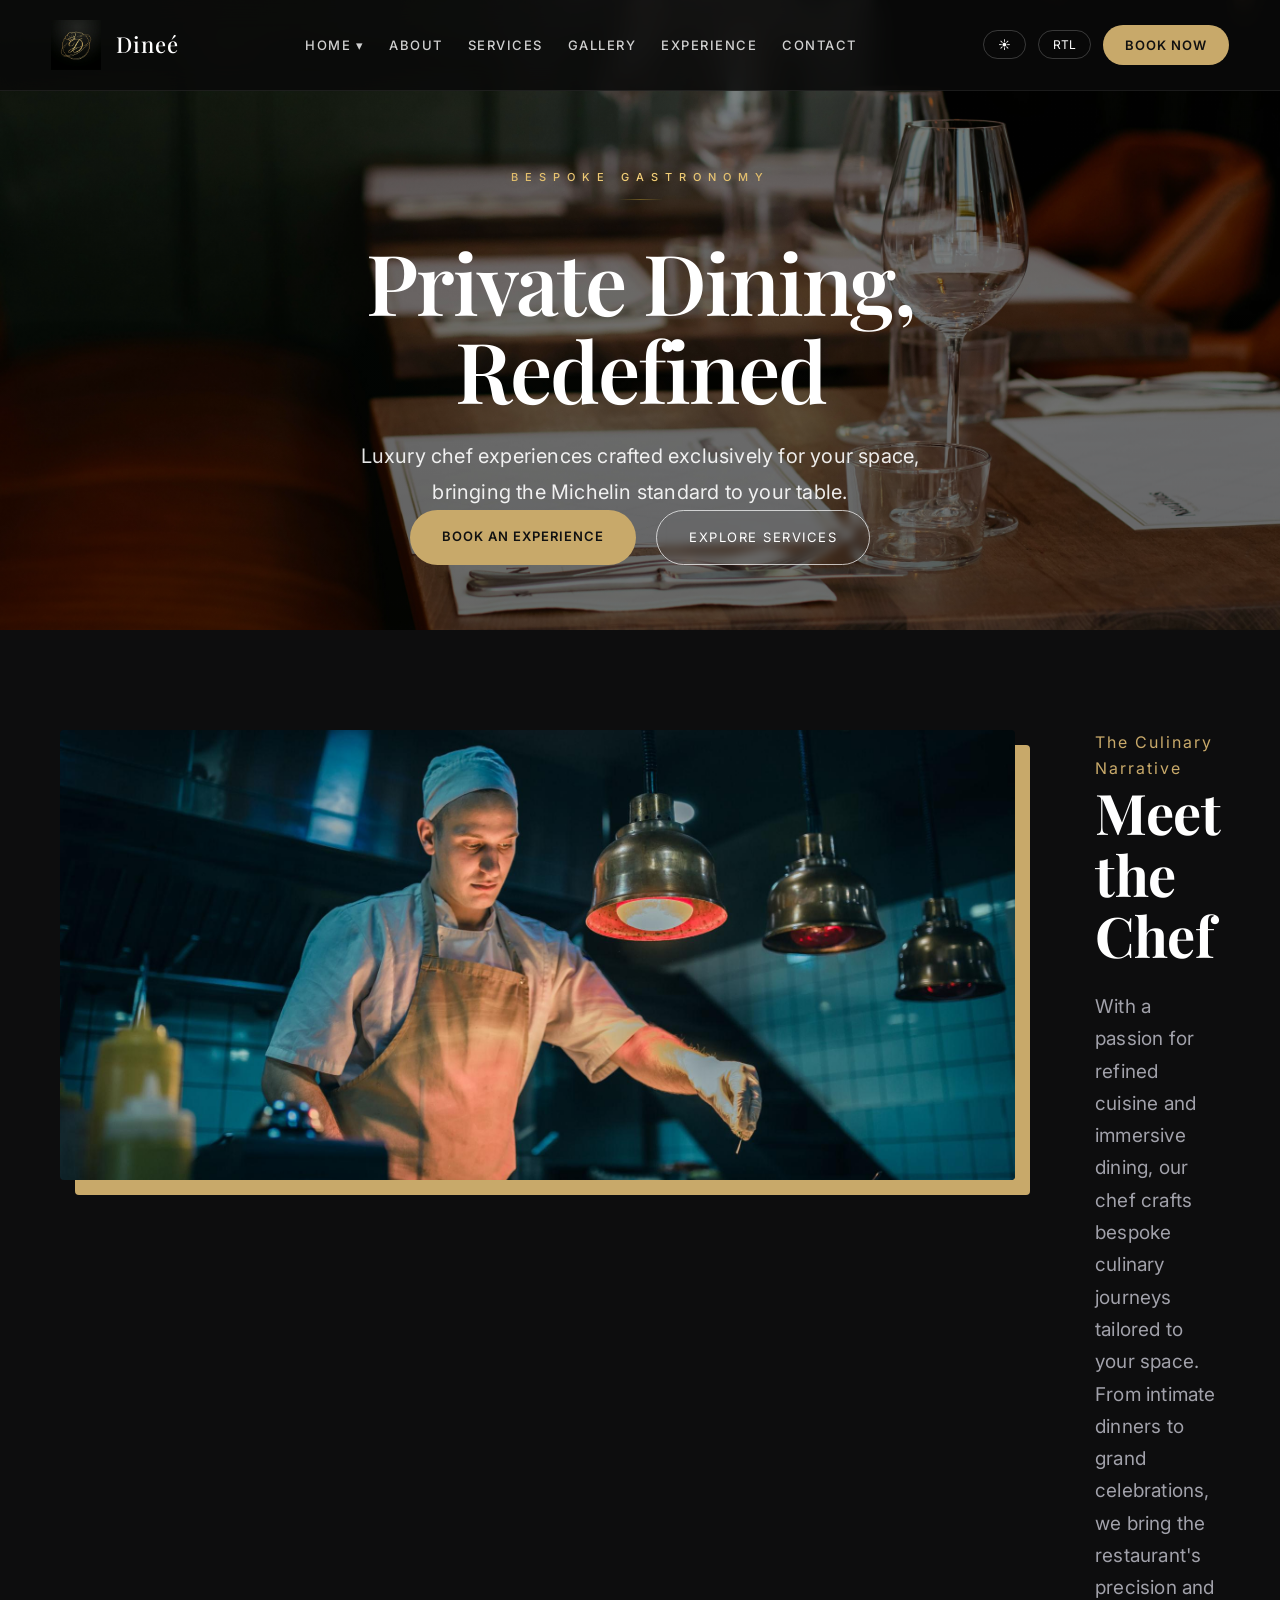
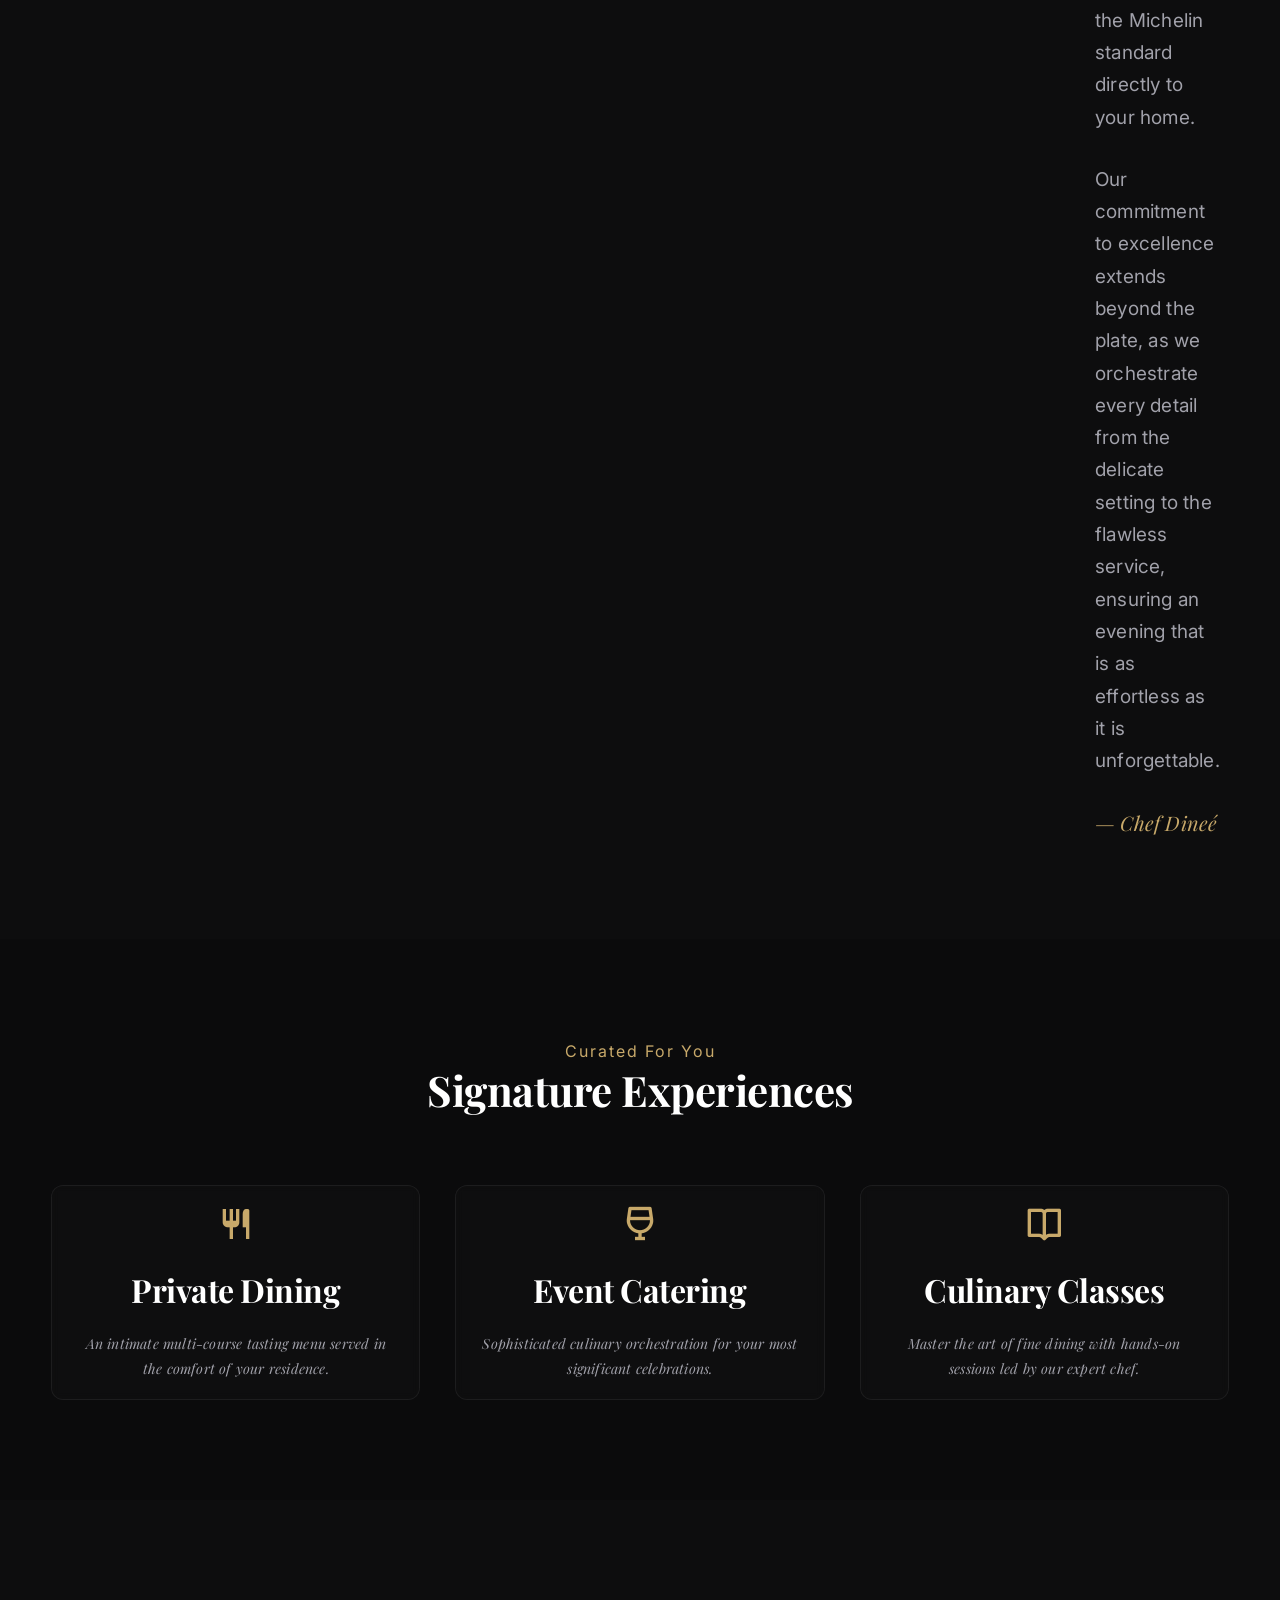
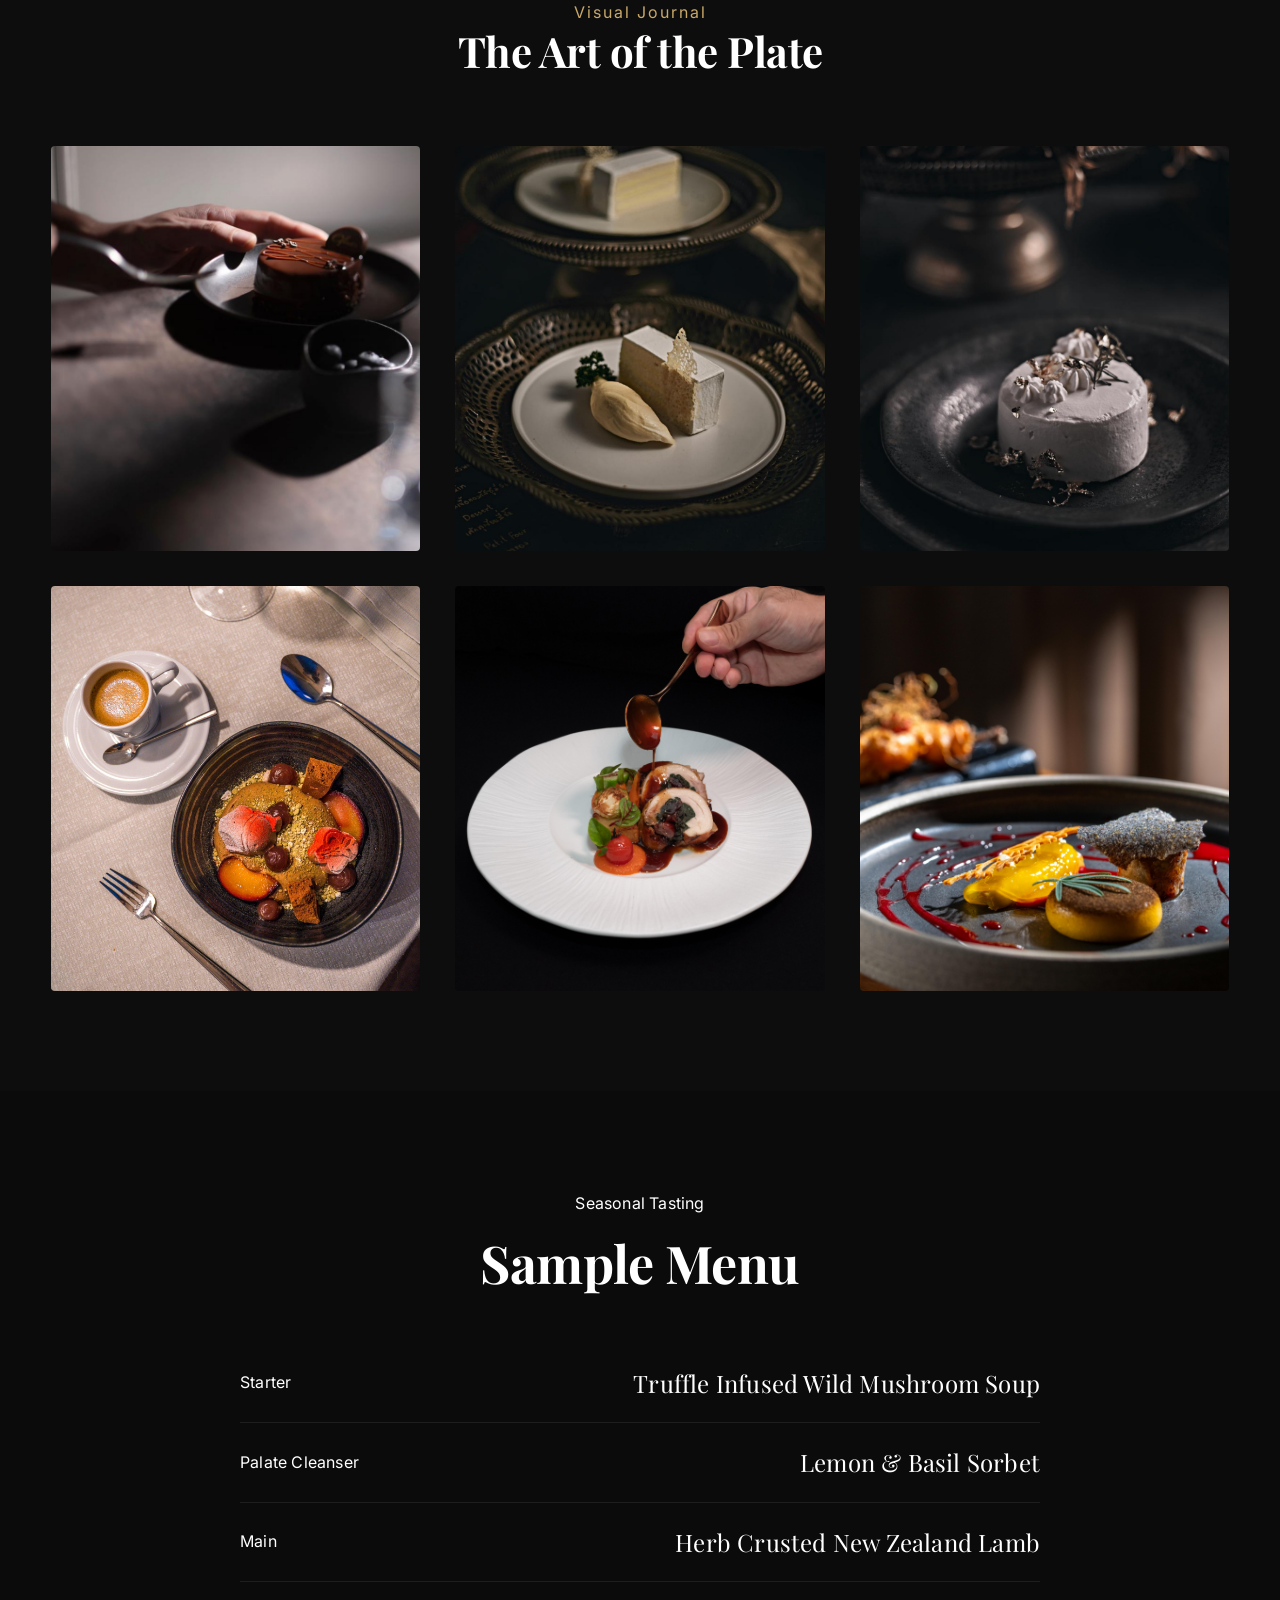
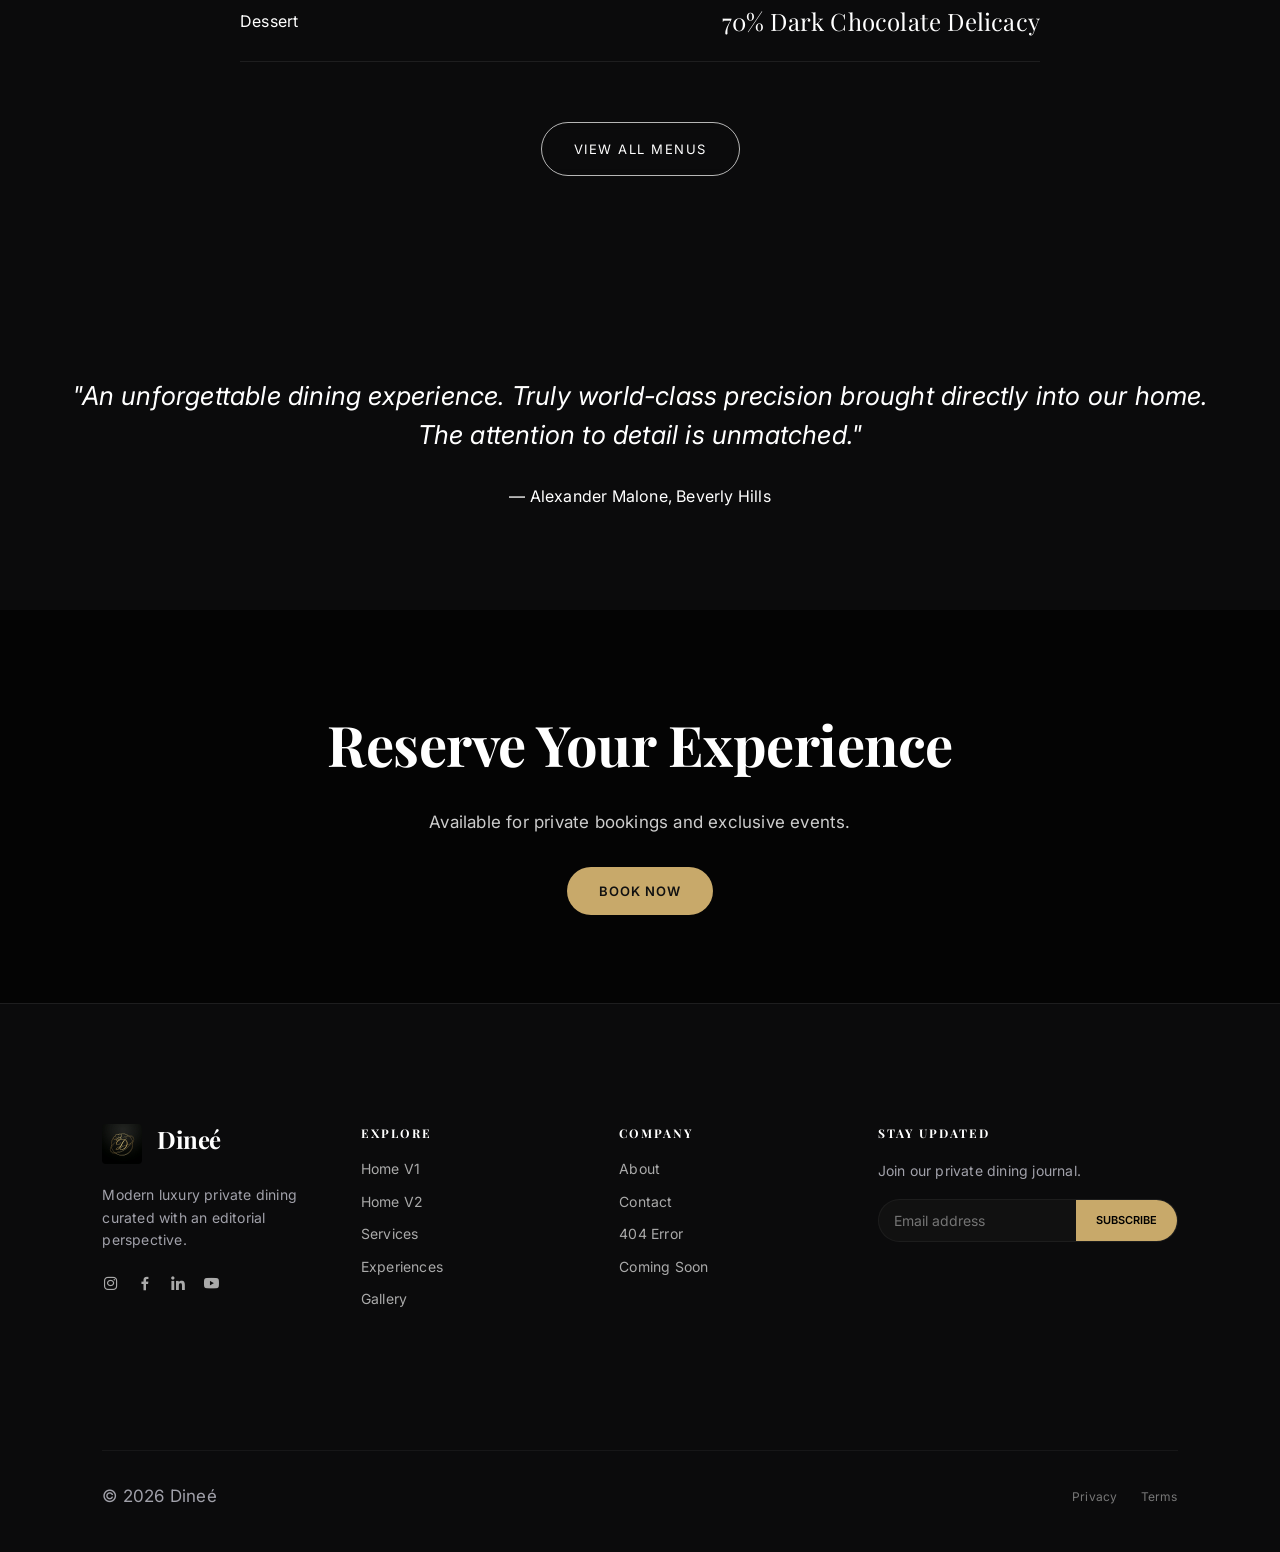
==== index.html @ dfaa1265 "Initial commit - Dinee website" ====
<!DOCTYPE html>
<html lang="en">
<head>
    <meta charset="UTF-8">
    <meta name="viewport" content="width=device-width, initial-scale=1.0">
    <title>Dineé | Modern Luxury Private Chef</title>
    <link rel="icon" type="image/png" href="/assets/images/logo.png">
    <link rel="preconnect" href="https://fonts.googleapis.com">
    <link href="https://fonts.googleapis.com/css2?family=Playfair+Display:ital,wght@0,400..900;1,400..900&family=Inter:wght@300;400;500;600&display=swap" rel="stylesheet">
    <link rel="stylesheet" href="https://cdnjs.cloudflare.com/ajax/libs/font-awesome/6.4.2/css/all.min.css">
    <link href='https://unpkg.com/boxicons@2.1.4/css/boxicons.min.css' rel='stylesheet'>
    <link rel="stylesheet" href="/assets/css/style.css">
</head>
<body class="home-v1">

    <!-- Components (Loaded via JS) -->
    <div id="navbar"></div>

    <!-- ===== SECTION 1: HERO ===== -->
    <section class="hero hero-md">
        <div class="hero-bg" style="background-image: url('/assets/images/home%20v1/hero%20img.jpg');"></div>
        <div class="hero-content">
            <span class="tag">Bespoke Gastronomy</span>
            <h1>Private Dining,<br>Redefined</h1>
            <p>Luxury chef experiences crafted exclusively for your space, bringing the Michelin standard to your table.</p>
            <div class="hero-buttons">
                <a href="/pages/contact.html" class="btn-primary">Book an Experience</a>
                <a href="/pages/services.html" class="btn-secondary">Explore Services</a>
            </div>
        </div>
    </section>

    <!-- ===== SECTION 2: ABOUT THE CHEF ===== -->
    <section class="about">
        <div class="about-container">
            <div class="about-image">
                <img src="/assets/images/home%20v1/The%20Culinary%20Narrative.jpg" alt="The Culinary Narrative">
            </div>
            <div class="about-content">
                <span class="label" style="color: var(--primary); letter-spacing: 2px;">The Culinary Narrative</span>
                <h2>Meet the Chef</h2>
                <p>
                    With a passion for refined cuisine and immersive dining,
                    our chef crafts bespoke culinary journeys tailored to your space. 
                    From intimate dinners to grand celebrations, we bring the restaurant's precision 
                    and the Michelin standard directly to your home.
                </p>
                <p>
                    Our commitment to excellence extends beyond the plate, as we orchestrate 
                    every detail from the delicate setting to the flawless service, 
                    ensuring an evening that is as effortless as it is unforgettable.
                </p>
                <span class="about-signature">— Chef Dineé</span>
            </div>
        </div>
    </section>

    <!-- ===== SECTION 3: SIGNATURE EXPERIENCES ===== -->
    <section class="experiences">
        <div class="container">
            <span class="label" style="color: var(--primary); letter-spacing: 2px;">Curated For You</span>
            <h2>Signature Experiences</h2>

            <div class="grid-luxury">
                <div class="card">
                    <i class='bx bx-restaurant' style="font-size: 40px; color: var(--primary); margin-bottom: 20px; display: block;"></i>
                    <h3 style="margin-bottom: 15px;">Private Dining</h3>
                    <p style="color: var(--muted); font-size: 14px;">An intimate multi-course tasting menu served in the comfort of your residence.</p>
                </div>
                <div class="card">
                    <i class='bx bx-wine' style="font-size: 40px; color: var(--primary); margin-bottom: 20px; display: block;"></i>
                    <h3 style="margin-bottom: 15px;">Event Catering</h3>
                    <p style="color: var(--muted); font-size: 14px;">Sophisticated culinary orchestration for your most significant celebrations.</p>
                </div>
                <div class="card">
                    <i class='bx bx-book-open' style="font-size: 40px; color: var(--primary); margin-bottom: 20px; display: block;"></i>
                    <h3 style="margin-bottom: 15px;">Culinary Classes</h3>
                    <p style="color: var(--muted); font-size: 14px;">Master the art of fine dining with hands-on sessions led by our expert chef.</p>
                </div>
            </div>
        </div>
    </section>

    <!-- ===== SECTION 4: GALLERY ===== -->
    <section class="gallery">
        <div class="container">
            <span class="label" style="color: var(--primary); letter-spacing: 2px;">Visual Journal</span>
            <h2>The Art of the Plate</h2>

            <div class="grid-luxury">
                <img src="/assets/images/home%20v1/Visual%20Journal%20pic%20-01.jpg" alt="Visual Journal 1">
                <img src="/assets/images/home%20v1/Visual%20Journal%20pic%20-02.jpg" alt="Visual Journal 2">
                <img src="/assets/images/home%20v1/Visual%20Journal%20pic-03.jpg" alt="Visual Journal 3">
                <img src="/assets/images/home%20v1/Visual%20Journal%20pic%20-04.jpg" alt="Visual Journal 4">
                <img src="/assets/images/home%20v1/Visual%20Journal%20pic%20-05.jpg" alt="Visual Journal 5">
                <img src="/assets/images/home%20v1/Visual%20Journal%20pic%20-06.jpg" alt="Visual Journal 6">
            </div>
        </div>
    </section>

    <!-- ===== SECTION 5: SAMPLE MENU ===== -->
    <section class="menu">
        <div class="container">
            <div class="menu-header">
                <span class="menu-sub">Seasonal Tasting</span>
                <h2>Sample Menu</h2>
            </div>

            <div class="menu-list">
                <div class="menu-item">
                    <span class="course">Starter</span>
                    <span class="dish">Truffle Infused Wild Mushroom Soup</span>
                </div>
                <div class="menu-item">
                    <span class="course">Palate Cleanser</span>
                    <span class="dish">Lemon & Basil Sorbet</span>
                </div>
                <div class="menu-item">
                    <span class="course">Main</span>
                    <span class="dish">Herb Crusted New Zealand Lamb</span>
                </div>
                <div class="menu-item">
                    <span class="course">Dessert</span>
                    <span class="dish">70% Dark Chocolate Delicacy</span>
                </div>
            </div>

            <a href="/pages/services.html" class="btn-secondary" style="margin-top: 60px; display: inline-block;">View All Menus</a>
        </div>
    </section>

    <!-- ===== SECTION 6: TESTIMONIALS ===== -->
    <section class="testimonials">
        <div class="container">
            <div class="testimonial">
                <p>"An unforgettable dining experience. Truly world-class precision brought directly into our home. The attention to detail is unmatched."</p>
                <span>— Alexander Malone, Beverly Hills</span>
            </div>
        </div>
    </section>

    <!-- ===== SECTION 7: BOOKING CTA ===== -->
    <section class="cta">
        <div class="container">
            <h2>Reserve Your Experience</h2>
            <p style="margin-bottom: 40px; color: rgba(255,255,255,0.8);">Available for private bookings and exclusive events.</p>
            <a href="/pages/contact.html" class="btn-primary">Book Now</a>
        </div>
    </section>

    <!-- Footer Container (Loaded via JS) -->
    <div id="footer"></div>

    <script src="/assets/js/main.js"></script>
</body>
</html>
---- assets/css/style.css ----
/* ================= RESET ================= */
* {
  margin: 0;
  padding: 0;
  box-sizing: border-box;
  list-style: none; /* Globally remove all dots/bullets */
  font-family: inherit; /* Prevent random font overrides */
}

/* ================= VARIABLES ================= */
:root {
  --bg: #0F0F10;
  --surface: #18181B;
  --primary: #c8a96a; /* Luxury Gold */
  --text: #FAFAFA;
  --muted: #A1A1AA;
  --border: rgba(255,255,255,0.08); /* Minimal border */
  --font-heading: 'Playfair Display', serif;
  --font-body: 'Inter', sans-serif;

  /* Theme tokens */
  --bg-dark: #0b0b0c;
  --text-dark: #ffffff;
  --surface-dark: #111112;
  --muted-dark: #A1A1AA;
  --border-dark: rgba(255,255,255,0.08);

  --bg-light: #f8f7f4;
  --text-light: #1a1a1a;
  --surface-light: #ffffff;
  --muted-light: #525252; /* Slightly darker muted text for light mode */
  --border-light: rgba(0,0,0,0.08);
}

/* ================= GLOBAL RTL SUPPORT ================= */
html {
  transition: direction 0.4s cubic-bezier(0.2, 0.8, 0.2, 1);
}

[dir="rtl"] {
  direction: rtl;
}

[dir="rtl"] body {
  text-align: right;
}

[dir="rtl"] .nav-wrapper,
[dir="rtl"] .nav-links,
[dir="rtl"] .nav-right,
[dir="rtl"] .footer-grid,
[dir="rtl"] .footer-bottom .container {
  flex-direction: row-reverse;
}

[dir="rtl"] .logo-link {
  flex-direction: row-reverse;
}

[dir="rtl"] .dropdown-menu {
  right: auto;
  left: 0;
  text-align: right;
}

[dir="rtl"] .cta-btn {
  margin-inline-start: 25px;
}

[dir="rtl"] input, 
[dir="rtl"] textarea {
  text-align: right;
}

/* ================= BASE ================= */
body {
  font-family: var(--font-body);
  line-height: 1.6;
  letter-spacing: 0.2px;
  transition: background 0.4s ease, color 0.4s ease;
}

/* ================= THEME: DARK (default) ================= */
body.dark {
  background: var(--bg-dark);
  color: var(--text-dark);
  --bg: var(--bg-dark);
  --surface: var(--surface-dark);
  --text: var(--text-dark);
  --muted: var(--muted-dark);
  --border: var(--border-dark);
}

/* ================= THEME: LIGHT ================= */
body.light {
  background: var(--bg-light);
  color: var(--text-light);
  --bg: var(--bg-light);
  --surface: var(--surface-light);
  --text: var(--text-light);
  --muted: var(--muted-light);
  --border: var(--border-light);
  --primary: #8a6a32; /* Richer, darker gold for WCAG AA contrast on light BG */
}

/* ================= TYPOGRAPHY ================= */
h1, h2, h3, h4, h5, h6 {
  font-family: var(--font-heading);
  letter-spacing: -0.5px;
  margin-bottom: 20px;
}

h1 { font-size: clamp(32px, 8vw, 64px); line-height: 1.1; }
h2 { font-size: clamp(26px, 5vw, 42px); line-height: 1.2; }
h3 { font-size: clamp(22px, 4vw, 32px); }

p {
  color: var(--muted);
  line-height: 1.8;
  font-size: clamp(15px, 2vw, 17px);
}

section {
  padding: 60px 20px; /* Mobile Default */
}

@media (min-width: 1024px) {
  section {
    padding: 100px 40px; /* Tablet/Desktop breathe */
  }
}

/* ================= GLOBAL SECTIONS ================= */
section {
  padding: 50px 20px;
  position: relative;
  /* overflow: hidden removed to allow sticky elements to function globally */
}

@media (min-width: 1024px) {
  section {
    padding: 100px 40px;
  }
}

.container {
  max-width: 1200px;
  margin: 0 auto;
}

/* ================= UNIVERSAL HERO SYSTEM ================= */
.hero {
  position: relative;
  width: 100%;
  display: flex;
  align-items: center;
  justify-content: center;
  text-align: center;
  padding: 85px 20px 0; /* Aligned for fixed navbar offset */
  overflow: hidden;
}

@media (min-width: 1024px) {
  .hero {
    padding: 100px 40px 0; /* Clearer breathing room for desktop navbar */
  }
}

/* Height Variations */
.hero-lg { min-height: 90vh; }
.hero-md { min-height: 70vh; } /* 👈 DEFAULT */
.hero-sm { min-height: 55vh; }

/* Default to md if no class added */
.hero:not(.hero-lg):not(.hero-sm) { min-height: 70vh; }

.hero-bg {
  position: absolute;
  inset: 0;
  z-index: 1;
  background-size: cover;
  background-position: center;
  background-repeat: no-repeat;
}

.hero::after {
  content: "";
  position: absolute;
  inset: 0;
  background: linear-gradient(
    to bottom,
    rgba(0,0,0,0.45),
    rgba(0,0,0,0.55)
  );
  z-index: 2;
}

.hero-content {
  position: relative;
  z-index: 3;
  max-width: 900px;
  margin: 0 auto;
}

.hero h1 {
  font-family: var(--font-heading);
  font-size: clamp(38px, 9vw, 84px); /* Optimized for editorial impact */
  font-weight: 600;
  line-height: 1.05;
  letter-spacing: -2px;
  color: #fff !important;
  margin-bottom: 25px;
}

.hero p {
  font-size: clamp(16px, 2.5vw, 20px);
  color: rgba(255,255,255,0.9) !important;
  max-width: 600px;
  margin: 0 auto;
}

.hero .tag {
  display: block;
  font-family: var(--font-body);
  font-size: clamp(9px, 1.5vw, 11px);
  letter-spacing: clamp(4px, 1vw, 7px);
  text-transform: uppercase;
  font-weight: 500;
  margin-bottom: clamp(20px, 4vw, 32px);
  padding: 5px 0; /* Prevent background-clip character cutting */
  line-height: 1.4; /* Ensure safe rendering bounds */

  /* Luxury Gold Gradient Text */
  background: linear-gradient(90deg, #c6a15b, #f5d27a, #c6a15b);
  -webkit-background-clip: text;
  background-clip: text;
  -webkit-text-fill-color: transparent;

  /* Subtle Depth & Animation */
  text-shadow: 0 0 10px rgba(212,175,55,0.15);
  transform: translateY(12px);
  opacity: 0;
  animation: fadeTag 1s cubic-bezier(0.2, 0.8, 0.2, 1) forwards;
}

.hero .tag::after {
  content: "";
  display: block;
  width: 45px;
  height: 1px;
  background: linear-gradient(90deg, transparent, rgba(212,175,55,0.4), transparent);
  margin: 14px auto 0;
}

@keyframes fadeTag {
  to {
    opacity: 1;
    transform: translateY(0);
  }
}

/* Page Specific Hero Adjustments */
body.experience-page .hero-content {
  margin-top: 40px; /* Custom luxury breathing room for Experience Hero */
}

/* ================= THEME: LIGHT MODE OVERRIDES ================= */
/* Structural sections, cards, navbar, footer follow parent safely */
section,
.card,
.navbar,
.footer {
  color: inherit;
}

button,
a {
  color: inherit;
}

/* Light mode: backgrounds and text */
body.light .navbar {
  background: rgba(248, 247, 244, 0.92) !important;
  border-bottom-color: var(--border-light);
}

body.light .nav-links a {
  color: #555;
}

body.light .nav-links a:hover,
body.light .nav-links a.active {
  color: var(--primary);
}

body.light .brand {
  color: var(--text-light);
}

body.light .nav-right button {
  border-color: rgba(0,0,0,0.15);
  color: #555;
}

body.light .btn-secondary {
  border-color: rgba(0,0,0,0.15);
  color: var(--text-light);
}

/* Ensure Hero buttons stay light on dark background */
body.light .hero .btn-secondary {
  border-color: rgba(255,255,255,0.7) !important;
  color: #fff !important;
}

/* Home V2 Light Mode Core */
body.light.home-v2 {
  background: var(--bg-light);
  color: var(--text-light);
}

body.light.home-v2 .hero-v2,
body.light.home-v2 .features,
body.light.home-v2 .process,
body.light.home-v2 .stats,
body.light.home-v2 .locations {
  background: var(--bg-light) !important;
}

body.light.home-v2 .feature {
  background: #ffffff !important;
  border-color: rgba(0,0,0,0.05) !important;
  box-shadow: 0 4px 20px rgba(0,0,0,0.04);
}

body.light.home-v2 .feature h3,
body.light.home-v2 .step-name,
body.light.home-v2 form input {
  color: var(--text-light) !important;
}

body.light.home-v2 form input::placeholder {
  color: rgba(0,0,0,0.4) !important;
}

body.light.home-v2 .step-info {
  color: var(--muted-light) !important;
}

body.light .nav-right button:hover {
  border-color: var(--primary);
  color: var(--primary);
}

body.light .dropdown-menu {
  background: var(--surface-light);
  border-color: var(--border-light);
  box-shadow: 0 8px 30px rgba(0,0,0,0.1);
}

body.light .dropdown-menu a {
  color: #555;
}

body.light .dropdown-menu a:hover {
  color: var(--primary);
}

/* Light: Section backgrounds */
body.light section,
body.light .about,
body.light .experiences,
body.light .gallery,
body.light .menu,
body.light .testimonials,
body.light .about-story,
body.light .about-chef,
body.light .philosophy,
body.light .dining-philosophy,
body.light .timeline-section,
body.light .about-cta,
body.light .signature,
body.light .service-flow,
body.light .sample-experience,
body.light .services-testimonials,
body.light .gallery-page,
body.light .gallery-hero,
body.light .gallery-feature,
body.light .exclusive,
body.light .behind-scenes,
body.light .horizontal-gallery,
body.light .experience-page,
body.light .exp-intro,
body.light .exp-journey-section,
body.light .exp-atmosphere,
body.light .exp-moments,
body.light .exp-testimonial,
body.light .exp-final,
body.light .exp-bts-modern,
body.light .exp-moment-redesign,
body.light .exp-global-modern,
body.light .contact-page,
body.light .contact-main,
body.light .contact-exclusive,
body.light .contact-location,
body.light .contact-final {
  background: var(--bg-light);
}

/* Alternating light sections (subtle contrast) */
body.light .about-story,
body.light .gallery,
body.light .menu,
body.light .dining-philosophy,
body.light .timeline-section,
body.light .about-cta,
body.light .exp-journey-section,
body.light .exp-moments,
body.light .horizontal-gallery,
body.light .contact-exclusive {
  background: #f0efe9;
}

/* Light: Text colors */
body.light h1,
body.light h2,
body.light h3,
body.light h4,
body.light h5,
body.light h6 {
  color: var(--text-light);
}

body.light p {
  color: var(--muted-light);
}

/* Light: Cards & surface elements */
body.light .card,
body.light .philo-card,
body.light .feature,
body.light .moment-card {
  background: var(--surface-light);
  border-color: var(--border-light);
  box-shadow: 0 2px 12px rgba(0,0,0,0.06);
}

body.light .card:hover,
body.light .philo-card:hover,
body.light .feature:hover,
body.light .moment-card:hover {
  border-color: var(--primary);
}

/* Light: CTA card */
body.light .cta-card {
  background: var(--surface-light);
  border-color: var(--border-light);
  box-shadow: 0 10px 40px rgba(0,0,0,0.08);
}

/* Vibrant Highlights: About (Bronze) */
body.light.about-page .cta-card.about-variant {
  background: linear-gradient(135deg, #a68b55 0%, #7d6332 100%) !important;
  border: none !important;
  box-shadow: 0 30px 60px rgba(166,139,85,0.2) !important;
}

/* Vibrant Highlights: Services (Modern Violet) */
body.light.services-page .cta-card.services-variant {
  background: linear-gradient(135deg, #2D2436 0%, #1A1520 100%) !important;
  border: 1px solid rgba(255,255,255,0.05) !important;
  box-shadow: 0 30px 60px rgba(0,0,0,0.3) !important;
}

/* Vibrant Highlights: Gallery (Deep Forest Exclusivity) */
body.light.gallery-page .exclusive-box {
  background: linear-gradient(135deg, #1B2621 0%, #0D1411 100%) !important;
  border: none !important;
  box-shadow: 0 40px 100px rgba(27,38,33,0.2) !important;
}

body.light.gallery-page .exclusive-box h2,
body.light.gallery-page .exclusive-box span {
  color: #fff !important;
}

body.light.gallery-page .exclusive-btn {
  background: rgba(255,255,255,0.05) !important;
  border-color: rgba(255,255,255,0.2) !important;
  color: #fff !important;
}

body.light.gallery-page .exclusive-btn:hover {
  background: #fff !important;
  color: #111 !important;
}

body.light.gallery-page .exclusive {
  background: var(--bg-light) !important;
}

body.light.about-page .cta-card.about-variant h2,
body.light.about-page .cta-card.about-variant p,
body.light.services-page .cta-card.services-variant h2,
body.light.services-page .cta-card.services-variant p {
  color: #fff !important; /* Force light text on vibrant card */
}

body.light.about-page .cta-card.about-variant .tag,
body.light.services-page .cta-card.services-variant .tag {
  color: rgba(255,255,255,0.9) !important;
}

body.light.about-page .cta-card.about-variant .cta-pattern,
body.light.services-page .cta-card.services-variant .cta-pattern {
  background-image: radial-gradient(rgba(255,255,255,0.15) 1px, transparent 1px) !important;
}

/* Services Page Specifics */
body.light.services-page .service-flow,
body.light.services-page .sample-experience,
body.light.services-page .signature,
body.light.services-page .services-testimonials {
  background: var(--bg-light) !important;
}

body.light.services-page .signature.reverse {
  background: #fdfdfc !important; /* Subtle alternate */
}

body.light.services-page h2,
body.light.services-page h3,
body.light.services-page .step-name {
  color: var(--text-light) !important;
}

body.light.services-page p,
body.light.services-page .dish {
  color: #000 !important; /* Black as requested */
}

body.light.services-page .step-num {
  background: #fdfdfb !important;
  border: 1px solid var(--primary) !important;
  color: var(--primary) !important;
  box-shadow: 0 5px 15px rgba(0,0,0,0.03);
  display: flex !important;
  align-items: center;
  justify-content: center;
  width: clamp(100px, 15vw, 140px);
  height: clamp(60px, 10vw, 80px);
  margin: 0 auto 20px;
}

body.light.services-page .flow-steps::before {
  background: rgba(0,0,0,0.1) !important;
}

body.light .cta-card.services-variant h2,
body.light .cta-card.services-variant p {
  color: #fff !important;
}

/* Experience Page Specifics */
body.light.experience-page .exp-hero-content h1,
body.light.experience-page .exp-hero-content p {
  color: #fff !important; /* Force high contrast for cinematic hero */
}

body.light.experience-page .exp-hero-content .tag {
  color: var(--primary) !important;
  font-weight: 600;
  letter-spacing: 5px;
}

body.light.experience-page .exp-intro,
body.light.experience-page .exp-journey-section,
body.light.experience-page .exp-bts-modern,
body.light.experience-page .exp-atmosphere,
body.light.experience-page .exp-moment-redesign,
body.light.experience-page .exp-global-modern,
body.light.experience-page .exp-testimonial,
body.light.experience-page .exp-final {
  background: var(--bg-light) !important;
}

body.light.experience-page h2,
body.light.experience-page h3,
body.light.experience-page .stat-number {
  color: var(--text-light) !important;
}

body.light.experience-page p {
  color: var(--muted-light) !important;
}

body.light.experience-page .exp-journey-section p {
  color: #000 !important; /* Explicit black for ss-1 descriptions */
}

body.light.experience-page .step h3 {
  color: var(--text-light) !important;
}

body.light.experience-page .exp-journey::before {
  background: rgba(0,0,0,0.1) !important;
}

body.light.experience-page .step-dot {
  background: var(--primary) !important;
  box-shadow: 0 0 15px rgba(200,169,106,0.3);
}

body.light .track {
  color: rgba(0,0,0,0.15) !important;
}

/* Light: Footer */
body.light .footer {
  background: #efede7;
  border-top-color: var(--border-light);
}

body.light .footer h4 {
  color: var(--primary);
}

body.light .footer a {
  color: #666;
}

body.light .footer a:hover {
  color: var(--primary);
}

body.light .footer-brand h2 {
  color: var(--text-light);
}

body.light .footer-brand p,
body.light .newsletter-text,
body.light .newsletter-extra,
body.light .footer-tagline {
  color: var(--muted-light);
}

body.light .footer-bottom {
  border-top-color: var(--border-light);
  color: #999;
}

body.light .subscribe-box {
  background: rgba(0,0,0,0.04);
  border-color: var(--border-light);
}

body.light .subscribe-box input {
  color: var(--text-light);
}

/* Light: Form inputs */
body.light .input-group input,
body.light .input-group textarea,
body.light .select-wrapper select {
  border-color: rgba(0,0,0,0.12);
  color: var(--text-light);
}

body.light .input-group label {
  color: rgba(0,0,0,0.4);
}

body.light .input-group input:focus,
body.light .input-group textarea:focus,
body.light .select-wrapper select:focus {
  border-color: var(--primary);
  background: rgba(0,0,0,0.02);
  box-shadow: 0 0 15px rgba(201,169,106,0.08);
}

body.light .select-wrapper select option {
  background: var(--surface-light);
  color: var(--text-light);
}

/* Light: Contact cards */
body.light .contact-cards .card {
  background: var(--surface-light);
  border-color: var(--border-light);
}

body.light .contact-cards .card span {
  color: var(--primary);
}

body.light .contact-cards .card p {
  color: var(--text-light);
}

/* Light: Contact info */
body.light .contact-info::after {
  background: var(--border-light);
}

body.light .experience-tags span {
  border-color: rgba(0,0,0,0.1);
  color: var(--text-light);
}

/* Light: Map */
body.light .contact-map {
  border-color: var(--border-light);
}

body.light .contact-map iframe {
  filter: none;
}

/* Light: Mobile menu */
body.light .mobile-menu {
  background: var(--bg-light);
}

body.light .mobile-menu a {
  color: var(--text-light);
}

/* Light: Gallery grid */
body.light .gallery-item {
  background: #eee;
}

body.light .gallery-filter button {
  color: var(--muted);
}

body.light .gallery-filter button:hover {
  color: var(--text-light);
}

body.light .gallery-filter button.active {
  color: var(--primary);
}

/* Light: Exclusive box */
body.light .exclusive-box {
  background: var(--surface-light);
  border-color: rgba(200,169,106,0.3);
}

body.light .exclusive-box span {
  color: var(--primary);
}

body.light .exclusive-box h2 {
  color: var(--text-light);
}

/* Light: Location cards */
body.light .loc-card {
  background: #eee;
}

body.light .loc-info h3 {
  color: #fff !important;
}

body.light .loc-info p {
  color: var(--primary) !important;
}

/* Light: Stats */
body.light .stat-item h3 {
  color: var(--primary);
}

body.light .stat-item p {
  color: var(--muted-light);
}

/* Light: Signature section content */
body.light .signature-content h2 {
  color: var(--text-light);
}

body.light .signature-content p {
  color: var(--muted-light);
}

/* Light: Step numbers */
body.light .step-number,
body.light .step-num {
  background: var(--surface-light);
  border-color: rgba(200,169,106,0.3);
}

/* Light: Testimonial */
body.light .testimonial-text {
  color: var(--text-light);
}

/* Light: Flow step bg */
body.light .flow-step {
  background: var(--bg-light);
}

/* Light mode hero visibility: Already handled by .hero standard rules */

body.light .cta {
  background: linear-gradient(rgba(0,0,0,0.6), rgba(0,0,0,0.6)), url('../images/home%20v1/CTA%20bg%20img.jpg') center/cover fixed;
}

/* Handled by consolidated Light Mode block at line 118 */

body.light.about-page {
  background: var(--bg-light);
  color: var(--text-light);
}

body.light.about-page .about-story,
body.light.about-page .about-chef,
body.light.about-page .timeline-section,
body.light.about-page .philosophy {
  background: var(--bg-light) !important;
}

body.light.about-page .about-story .story-title,
body.light.about-page .timeline-section h2,
body.light.about-page .about-chef h2 {
  color: var(--text-light) !important;
}

body.light.about-page .about-story .sub-text,
body.light.about-page .about-chef p,
body.light.about-page .timeline-desc {
  color: var(--muted-light) !important;
}

body.light.about-page .timeline-year {
  color: var(--text-light) !important;
}

body.light.about-page .timeline-item::before {
  background: rgba(0,0,0,0.1) !important;
}

body.light.about-page .timeline-item::after {
  background: var(--primary) !important;
}

body.light.about-page .about-text {
  background: transparent !important;
  color: var(--text-light) !important;
  box-shadow: none !important;
}

/* Consolidated Hero Text Visibility */
body.light .hero h1,
body.light .hero p,
body.light .cta h2,
body.light .cta p {
  color: #fff !important;
}

/* Light: Contact hero */
body.light .contact-hero {
  background: url('../images/contact/hero%20section.jpg') center/cover no-repeat;
}

body.light .contact-hero::after {
  background: radial-gradient(circle at center, rgba(201,169,106,0.1), transparent 70%);
}

body.light .contact-hero h1 {
  color: #fff !important;
}

body.light .contact-hero p {
  color: #eee !important;
}

body.light.gallery-page .gallery-hero {
  background: linear-gradient(rgba(0,0,0,0.5), rgba(0,0,0,0.5)), url('../images/gallery/hero%20section%20img.jpg') center/cover no-repeat;
  border-bottom: none;
}

body.light.gallery-page .gallery-hero h1,
body.light.gallery-page .gallery-hero .hero-sub,
body.light.gallery-page .gallery-hero .tag {
  color: #fff !important;
}

body.light .gallery-hero .hero-sub {
  color: var(--muted-light);
}

/* ================= LAYOUT ================= */
/* Legacy Hero Section Removed - Now Unified under Universal Hero System at line 81 */


/* BUTTONS */
.hero-buttons {
  display: flex;
  justify-content: center;
  gap: 20px;
}

.btn-primary {
  background: var(--primary);
  color: #111;
  padding: 16px 32px;
  border-radius: 40px;
  text-decoration: none;
  font-size: 13px;
  text-transform: uppercase;
  letter-spacing: 1px;
  font-weight: 600;
  transition: 0.3s;
}

.btn-secondary {
  border: 1px solid rgba(255,255,255,0.7); /* Boosted for visibility */
  color: #fff;
  padding: 16px 32px;
  border-radius: 40px;
  text-decoration: none;
  font-size: 13px;
  text-transform: uppercase;
  letter-spacing: 1.5px;
  transition: 0.3s;
  backdrop-filter: blur(5px);
}

/* HOVER */
.btn-primary:hover {
  background: #b89658;
  transform: translateY(-2px);
}

.btn-secondary:hover {
  border-color: var(--primary);
  color: var(--primary);
  transform: translateY(-2px);
}

@keyframes fadeUp {
  from {
    opacity: 0;
    transform: translateY(40px);
  }
  to {
    opacity: 1;
    transform: translateY(0);
  }
}

.container {
  width: 90%;
  max-width: 1200px;
  margin: auto;
}

section {
  padding: 100px 0;
}

/* ================= GRID ================= */
.grid-2 {
  display: grid;
  grid-template-columns: 1fr 1fr;
  gap: 60px;
}

.grid-3 {
  display: grid;
  grid-template-columns: repeat(3, 1fr);
  gap: 40px;
}

/* ================= BUTTON ================= */
.cta-btn {
  display: inline-block;
  background: var(--primary);
  color: #111;
  padding: 10px 22px; /* Redefined luxury padding */
  border-radius: 30px; /* Fully rounded */
  cursor: pointer;
  font-weight: 600;
  text-decoration: none;
  font-size: 13px;
  text-transform: uppercase;
  letter-spacing: 1px;
  border: none;
  transition: all 0.3s ease;
}

.cta-btn:hover {
  background: #b89658; /* Deep gold shade */
  transform: translateY(-2px);
}

/* ================= NAVBAR ================= */
.navbar {
  position: fixed;
  width: 100%;
  top: 0;
  background: rgba(10, 10, 10, 0.85); /* Slightly darker */
  backdrop-filter: blur(14px); /* Refined glass blur */
  border-bottom: 1px solid var(--border);
  z-index: 1000;
}

.container {
  width: 92%;
  max-width: 1200px;
  margin: 0 auto;
}

.nav-wrapper {
  display: flex;
  justify-content: space-between;
  align-items: center;
  height: clamp(60px, 10vh, 75px);
  overflow: hidden;
}

@media (min-width: 1024px) {
  .nav-wrapper {
    height: 90px; /* Luxurious breathing for desktop */
  }
}

/* LOGO SECTION */
.nav-left {
  display: flex;
  align-items: center;
  gap: 12px;
}

.logo-img {
  height: 36px;
  border: 1px solid var(--border);
}

.brand {
  font-family: var(--font-heading);
  font-size: 22px;
  font-weight: 500;
  letter-spacing: 1px;
  color: var(--text);
  text-decoration: none;
}

/* LINKS - Desktop Navigation (Hidden on mobile) */
.nav-center {
  display: none;
}

@media (min-width: 1024px) {
  .nav-center {
    display: block;
  }
  .nav-links {
    display: flex;
    gap: 25px;
    list-style: none;
  }
}

.nav-links a {
  color: #d1d1d1;
  text-decoration: none;
  font-family: var(--font-body);
  font-size: 13px;
  text-transform: uppercase;
  letter-spacing: 1.5px;
  font-weight: 500;
  position: relative; /* For underline animation */
  transition: 0.3s;
}

.nav-links a::after {
  content: "";
  position: absolute;
  width: 0%;
  height: 1px;
  bottom: -4px;
  left: 0;
  background: var(--primary); /* Gold underline */
  transition: 0.3s;
}

.nav-links a:hover {
  color: var(--primary);
}

.nav-links a.active {
    color: var(--primary);
    position: relative;
}

.nav-links a.active::after {
    content: '';
    position: absolute;
    bottom: -5px;
    left: 0;
    width: 100%;
    height: 1px;
    background: var(--primary);
}

.nav-links a:hover::after {
  width: 100%;
}

/* ACTIONS */
.nav-right {
  display: flex;
  align-items: center;
  gap: 12px;
}

@media (max-width: 640px) {
  .nav-right {
    gap: 8px; /* Tighter for mobile actions */
  }
  .nav-right .cta-btn {
    display: none; /* Hide 'Book Now' on mobile to save space */
  }
}

.nav-right button {
  border: 1px solid rgba(255,255,255,0.2);
  background: transparent;
  color: var(--text);
  font-size: 12px;
  padding: 6px 14px;
  border-radius: 20px;
  cursor: pointer;
  transition: all 0.3s ease;
  outline: none;
}

.nav-right button:hover {
  border-color: var(--primary);
  color: var(--primary);
}

/* DROPDOWN */
.dropdown {
  position: relative;
}

.dropdown-menu {
  position: absolute;
  top: 100%;
  left: 0;
  background: #18181B;
  min-width: 180px;
  list-style: none;
  padding: 15px 0;
  border: 1px solid var(--border);
  opacity: 0;
  visibility: hidden;
  transform: translateY(10px);
  transition: 0.3s;
}

.dropdown:hover .dropdown-menu {
  opacity: 1;
  visibility: visible;
  transform: translateY(0);
}

.dropdown-menu a {
  display: block;
  padding: 10px 20px;
  font-size: 13px !important;
  text-transform: none !important;
}

.menu-toggle {
  display: block; /* Visible on mobile */
  font-size: 24px;
  cursor: pointer;
  color: var(--text);
  order: 2; /* Ensure it stays right of logo if needed */
}

@media (min-width: 1024px) {
  .menu-toggle {
    display: none; /* Hidden on desktop */
  }
}

/* MOBILE OVERLAY BACKDROP */
.nav-overlay {
  position: fixed;
  inset: 0;
  background: rgba(0, 0, 0, 0.4);
  backdrop-filter: blur(10px);
  z-index: 1500;
  opacity: 0;
  visibility: hidden;
  transition: 0.3s ease;
}

.nav-overlay.active {
  opacity: 1;
  visibility: visible;
}

/* MOBILE SIDEBAR DRAWER */
.mobile-menu {
  position: fixed;
  top: 0;
  right: 0;
  width: 300px;
  height: 100vh;
  background: #0b0b0c;
  display: flex;
  flex-direction: column;
  padding: 80px 40px;
  transform: translateX(100%);
  transition: transform 0.4s cubic-bezier(0.2, 0.8, 0.2, 1);
  z-index: 2000;
  border-left: 1px solid var(--border);
}

.mobile-menu.active {
  transform: translateX(0);
}

.mobile-links {
  display: flex;
  flex-direction: column;
  gap: 25px;
}

[dir="rtl"] .mobile-menu {
  right: auto;
  left: 0;
  transform: translateX(-100%);
  border-left: none;
  border-right: 1px solid var(--border);
}

[dir="rtl"] .mobile-menu.active {
  transform: translateX(0);
}

.mobile-menu a {
  font-size: 24px;
  color: var(--text);
  text-decoration: none;
  font-family: var(--font-heading);
  letter-spacing: 1px;
}

.mobile-menu .cta-btn {
  display: inline-block !important; /* Force show in drawer */
  padding: 14px 40px;
  font-size: 14px;
  margin-top: 15px;
}

.close-btn {
    position: absolute;
    top: 25px;
    right: 5%;
    font-size: 32px;
    cursor: pointer;
}

@media (min-width: 1024px) {
  .mobile-menu {
    display: none;
  }
}

/* ================= FOOTER ================= */
.footer {
  background: #0a0a0a;
  padding: 70px 60px 30px;
  border-top: 1px solid rgba(255,255,255,0.08);
}

/* GRID */
/* ==========================================================================
   NEW MOBILE-FIRST FOOTER
   ========================================================================== */
.footer {
  background: #0B0B0C;
  padding: 60px 20px;
  color: #aaa;
}

.footer-container {
  display: flex;
  flex-direction: column;
  gap: 40px;
  max-width: 1300px;
  margin: 0 auto;
}

/* BRAND SECTION */
.footer-logo-wrap {
  display: flex;
  align-items: center;
  gap: 15px;
  margin-bottom: 20px;
}

.footer-logo-img {
  height: 40px;
  width: auto;
  border-radius: 4px;
}

.footer-brand h3 {
  color: #fff;
  font-size: 24px;
  font-family: var(--font-heading);
  margin-bottom: 10px;
  line-height: 1; /* Reset for logo sync */
}

.footer-brand p {
  font-size: 14px;
  line-height: 1.6;
  max-width: 300px;
}

.footer-socials {
  display: flex;
  gap: 15px;
  margin-top: 20px;
}

.footer-socials a {
  color: #aaa;
  font-size: 18px;
  transition: 0.3s;
}

.footer-socials a:hover {
  color: var(--primary);
}

/* LINKS */
.footer-links {
  display: flex;
  justify-content: space-between;
  gap: 20px;
}

.footer-links h4 {
  color: #fff;
  font-size: 12px;
  letter-spacing: 2px;
  text-transform: uppercase;
  margin-bottom: 15px;
}

.footer-links a {
  display: block;
  font-size: 14px;
  margin-bottom: 10px;
  color: #aaa;
  text-decoration: none;
  transition: 0.3s;
}

.footer-links a:hover {
  color: var(--primary);
}

/* SUBSCRIBE SECTION */
.footer-subscribe h4 {
  color: #fff;
  font-size: 12px;
  letter-spacing: 2px;
  text-transform: uppercase;
  margin-bottom: 15px;
}

.footer-subscribe p {
  font-size: 14px;
  margin-bottom: 15px;
}

.subscribe-box {
  display: flex;
  margin-top: 10px;
  background: #111;
  border-radius: 30px;
  overflow: hidden;
  border: 1px solid rgba(255,255,255,0.05);
}

.subscribe-box input {
  flex: 1;
  padding: 12px 15px;
  border: none;
  background: transparent;
  color: #fff;
  font-size: 14px;
  outline: none;
  min-width: 0;
}

.subscribe-box button {
  background: var(--primary);
  color: #000;
  border: none;
  padding: 12px 20px;
  font-size: 11px;
  font-weight: 600;
  text-transform: uppercase;
  cursor: pointer;
  white-space: nowrap;
  flex-shrink: 0;
  transition: 0.3s;
}

.subscribe-box button:hover {
  background: #fff;
}

/* MOBILE FIX FOR SUBSCRIBE & LOGO */
@media (max-width: 640px) {
  .footer-logo-wrap {
    justify-content: flex-start;
    gap: 12px;
  }

  .footer-logo-img {
    height: 32px;
  }

  .subscribe-box {
    flex-direction: column;
    background: transparent;
    border: none;
    gap: 12px;
    border-radius: 0;
  }

  .subscribe-box input {
    background: #111;
    border: 1px solid rgba(255,255,255,0.05);
    border-radius: 30px;
    padding: 15px 20px;
  }

  .subscribe-box button {
    border-radius: 30px;
    padding: 15px;
    width: 100%;
  }
}


/* BOTTOM SECTION */
.footer-bottom {
  border-top: 1px solid rgba(255,255,255,0.05);
  padding-top: 25px;
  margin-top: 20px;
  display: flex;
  justify-content: space-between;
  align-items: center;
  font-size: 12px;
}

.footer-bottom a {
  color: #777;
  text-decoration: none;
  margin-left: 20px;
  transition: 0.3s;
}

.footer-bottom a:hover {
  color: var(--primary);
}

/* RESPONSIVE UPGRADE (TABLET+) */
/* TABLET-ONLY FOOTER (2x2 GRID) */
@media (min-width: 768px) and (max-width: 1023px) {
  .footer {
    padding: 100px 8% 60px;
  }

  .footer-container {
    display: grid;
    grid-template-columns: 1fr 1fr;
    gap: 80px 40px;
    align-items: start;
  }

  .footer-links { display: contents; }
  .footer-links > div:first-child { order: 1; }
  .footer-links > div:last-child { order: 2; }

  .footer-brand { 
    order: 3; 
    padding-top: 40px;
    border-top: 1px solid rgba(255,255,255,0.05);
  }

  .footer-subscribe { 
    order: 4; 
    padding-top: 40px;
    border-top: 1px solid rgba(255,255,255,0.05);
  }

  .footer-bottom {
    order: 5;
    grid-column: 1 / -1;
    margin-top: 40px;
    padding-top: 30px;
    border-top: 1px solid rgba(255,255,255,0.05);
  }
}

/* DESKTOP FOOTER (4-COLUMN ROW) */
@media (min-width: 1024px) {
  .footer {
    padding: 120px 8% 40px;
  }

  .footer-container {
    display: grid;
    grid-template-columns: repeat(4, 1fr);
    gap: 50px;
    align-items: start;
  }

  .footer-brand { order: 1; }
  .footer-links { display: contents; }
  .footer-links > div:first-child { order: 2; }
  .footer-links > div:last-child { order: 3; }
  .footer-subscribe { 
    order: 4; 
  }

  /* Compact Newsletter for Desktop */
  .footer-subscribe .subscribe-box {
    max-width: 300px;
  }


  .footer-bottom {
    order: 5;
    grid-column: 1 / -1;
    margin-top: 80px;
    padding-top: 30px;
    border-top: 1px solid rgba(255,255,255,0.05);
    display: flex;
    justify-content: space-between;
    align-items: center;
  }
}


/* ================= HOME V2 LAYOUT ================= */

/* ================= HOME V2 LAYOUT ================= */
/* Legacy Home V2 Hero Styles Removed - Now Unified under .hero System */


/* FEATURES (Our Standard) */
.home-v2 .features {
  background: #0D0D0E;
}

.home-v2 .feature-grid {
  display: grid;
  grid-template-columns: 1fr;
  gap: 30px;
}

@media (min-width: 640px) {
  .home-v2 .feature-grid { grid-template-columns: repeat(2, 1fr); }
}

@media (min-width: 1024px) {
  .home-v2 .feature-grid { grid-template-columns: repeat(4, 1fr); }
}

.home-v2 .feature {
  padding: clamp(30px, 5vw, 50px) 30px;
  background: rgba(255,255,255,0.02);
  border: 1px solid var(--primary); 
  border-radius: 12px;
  transition: 0.4s cubic-bezier(0.2, 0.8, 0.2, 1);
}

.home-v2 .feature h3 {
  font-size: clamp(20px, 3vw, 24px);
  margin-bottom: 10px;
}

/* PROCESS (The Culinary Journey) */
.home-v2 .process {
    background: #0a0a0b;
}

.home-v2 .steps {
  display: flex;
  flex-direction: column; /* Mobile stack */
  gap: 50px;
  margin-top: clamp(50px, 10vw, 100px);
  align-items: center;
}

@media (min-width: 1024px) {
  .home-v2 .steps {
    flex-direction: row;
    justify-content: space-between;
    align-items: flex-start;
  }
}

.home-v2 .steps::before {
    display: none; /* Removed for mobile-first simplicity */
}

@media (min-width: 1024px) {
  .home-v2 .steps::before {
    display: block;
    content: '';
    position: absolute;
    top: 25px;
    left: 50px;
    width: calc(100% - 100px);
    height: 1px;
    background: linear-gradient(to right, transparent, rgba(200,169,106,0.3), transparent);
  }
}

.home-v2 .step-item {
    flex: 1;
    display: flex;
    flex-direction: column;
    align-items: center;
    text-align: center;
}

.home-v2 .step-number {
    width: 50px;
    height: 50px;
    background: #111;
    border: 1px solid rgba(200,169,106,0.2);
    border-radius: 50%;
    display: flex;
    align-items: center;
    justify-content: center;
    color: var(--primary);
    font-family: var(--font-heading);
    font-size: 18px;
    margin-bottom: 25px;
    transition: 0.4s;
}

.home-v2 .step-name {
    font-size: 14px;
    text-transform: uppercase;
    letter-spacing: 2px;
    color: #fff;
    margin-bottom: 10px;
}

.home-v2 .step-info {
    font-size: 12px;
    color: #555;
    max-width: 160px;
    line-height: 1.6;
}

.home-v2 .step-item:hover .step-number {
    background: var(--primary);
    color: #111;
    transform: scale(1.1);
    box-shadow: 0 0 20px rgba(200,169,106,0.4);
}

/* STATS */
.home-v2 .stats {
    background: #0B0B0C;
}

.home-v2 .stats-grid {
  display: grid;
  grid-template-columns: 1fr;
  gap: 30px;
}

@media (min-width: 768px) {
  .home-v2 .stats-grid { grid-template-columns: repeat(3, 1fr); }
}

.home-v2 .stat-item h3 {
    font-size: clamp(48px, 8vw, 64px);
    font-family: var(--font-heading);
    color: var(--primary);
    margin-bottom: 15px;
}

.home-v2 .stat-item:not(:last-child)::after {
  display: none; /* Standard hide for mobile */
}

@media (min-width: 1024px) {
  .home-v2 .stat-item:not(:last-child)::after {
    display: block;
    content: '';
    position: absolute;
    right: -20px;
    top: 50%;
    transform: translateY(-50%);
    width: 1px;
    height: 60px;
    background: rgba(255,255,255,0.05);
  }
}

.home-v2 .stat-item p {
    font-size: 13px;
    text-transform: uppercase;
    letter-spacing: 2.5px;
    line-height: 1.8;
    color: #666;
}

.home-v2 .stat-item:hover {
    transform: translateY(-10px);
}

.home-v2 .stat-item:hover h3 {
    text-shadow: 0 10px 30px rgba(200,169,106,0.5);
    transform: scale(1.1);
}

/* VIDEO (Behind the Scenes) */
.home-v2 .video-box {
    margin-top: clamp(30px, 8vw, 60px);
    height: clamp(300px, 60vh, 600px);
    background: url('/assets/images/gallery2.png') center/cover;
    position: relative;
    border-radius: 12px;
    overflow: hidden;
    display: flex;
    align-items: center;
    justify-content: center;
}

.home-v2 .video-box::after {
    content: "";
    position: absolute;
    inset: 0;
    background: rgba(0,0,0,0.4);
}

.home-v2 .play-btn {
    position: absolute;
    top: 50%;
    left: 50%;
    transform: translate(-50%, -50%);
    width: 70px;
    height: 70px;
    background: var(--primary);
    border-radius: 50%;
    display: flex;
    align-items: center;
    justify-content: center;
    font-size: 30px;
    color: #111;
    transition: 0.4s;
    z-index: 2;
}

/* LOCATIONS (Presence) */
.home-v2 .locations {
    background: #0B0B0C;
}

.home-v2 .location-grid {
    display: grid;
    grid-template-columns: 1fr;
    gap: 30px;
}

@media (min-width: 640px) {
  .home-v2 .location-grid { grid-template-columns: repeat(2, 1fr); }
}

@media (min-width: 1024px) {
  .home-v2 .location-grid { grid-template-columns: repeat(4, 1fr); }
}

.home-v2 .location-card {
    position: relative;
    height: 360px; /* Reduced for better balance */
    overflow: hidden;
    border-radius: 4px;
    cursor: pointer;
}

.home-v2 .location-card img {
    width: 100%;
    height: 100%;
    object-fit: cover;
    transition: 0.8s cubic-bezier(0.2, 0.8, 0.2, 1);
    filter: grayscale(100%);
}

.home-v2 .loc-overlay {
    position: absolute;
    inset: 0;
    background: linear-gradient(to top, rgba(0,0,0,0.8), transparent 60%);
    display: flex;
    align-items: flex-end;
    justify-content: center;
    padding-bottom: 40px;
    transition: 0.4s;
}

.home-v2 .loc-overlay h3 {
    font-family: var(--font-heading);
    font-size: 28px;
    color: var(--primary);
    letter-spacing: 1px;
}

/* Hover Effects */
.home-v2 .location-card:hover img {
    transform: scale(1.1);
    filter: grayscale(0%);
}

.home-v2 .location-card:hover .loc-overlay {
    background: linear-gradient(to top, rgba(0,0,0,0.6), transparent 100%);
}

/* INQUIRY FORM (Get in Touch) */
.home-v2 .form-section {
    display: grid;
    grid-template-columns: 1fr;
    gap: 50px;
}

@media (min-width: 1024px) {
  .home-v2 .form-section {
    grid-template-columns: 1fr 1fr;
    gap: 100px;
  }
}

.home-v2 .form-content h2 {
  font-size: clamp(36px, 6vw, 52px);
  line-height: 1.1;
}

.home-v2 form input {
    width: 100%;
    padding: 20px; /* Increased for boxed feel */
    background: rgba(255,255,255,0.03); /* Slight tint */
    border: 1px solid var(--primary); /* Colored outline applied */
    border-radius: 4px; /* Boxed shape */
    color: #fff;
    margin-bottom: 25px;
    outline: none;
    transition: 0.3s;
}

.home-v2 form input::placeholder {
    color: rgba(255,255,255,0.4);
}

.home-v2 form input:focus {
    background: rgba(255,255,255,0.06);
    box-shadow: 0 0 15px rgba(200,169,106,0.2);
    border-color: var(--primary);
}

.home-v2 .submit-btn {
    width: 100%;
    background: var(--primary);
    color: #111;
    padding: 14px;
    border: none;
    letter-spacing: 2px;
    font-weight: 600;
    cursor: pointer;
    transition: 0.3s;
}

/* ===== HOME V1 SECTIONS ===== */
/* ===== ABOUT CHEF ===== */
.about {
  padding: 100px 60px;
  background: #0D0D0E;
}

.about-container {
  display: flex;
  flex-direction: column;
  gap: 40px;
  align-items: center;
  max-width: 1200px;
  margin: 0 auto;
}

@media (min-width: 1024px) {
  .about-container {
    flex-direction: row;
    gap: 80px;
    align-items: stretch;
    text-align: left;
  }
}

.about-image { width: 100%; }
.about-image img {
  width: 100%;
  height: clamp(320px, 50vh, 550px);
  object-fit: cover;
  border-radius: 4px;
  box-shadow: 15px 15px 0 var(--primary);
}

.about-content {
    flex: 1;
}

.about-content h2 {
  font-size: clamp(34px, 7vw, 56px);
  margin-bottom: 25px;
  line-height: 1.1;
}

.about-content p {
  color: var(--muted);
  line-height: 1.7;
  font-size: clamp(16px, 1.8vw, 19px);
  margin-bottom: 30px;
}

.about-actions {
    margin-top: 30px;
}

.about-signature {
  display: block;
  margin-top: 15px;
  color: var(--primary);
  font-family: var(--font-heading);
  font-style: italic;
  font-size: 20px;
}

.experiences {
  background: #0B0B0C;
  text-align: center;
}

.experiences h2 {
    font-size: clamp(34px, 6vw, 42px);
    margin-bottom: clamp(40px, 8vw, 70px);
}

.experience-grid {
  display: grid;
  grid-template-columns: 1fr;
  gap: 30px;
  max-width: 1200px;
  margin: 0 auto;
}

@media (min-width: 768px) {
  .experience-grid {
    grid-template-columns: repeat(3, 1fr);
  }
}

.card {
  padding: 60px 40px;
  background: #111;
  border-radius: 4px;
  border: 1px solid rgba(255,255,255,0.05);
  transition: all 0.4s ease;
  cursor: pointer;
}

.card:hover {
  transform: translateY(-10px);
  border-color: var(--primary);
  background: #161618;
}

.gallery {
  text-align: center;
  background: #0D0D0E;
}

.gallery h2 {
    font-size: clamp(34px, 6vw, 42px);
    margin-bottom: clamp(40px, 8vw, 70px);
}

.gallery-grid {
  display: grid;
  grid-template-columns: 1fr;
  gap: 15px;
  max-width: 1400px;
  margin: 0 auto;
}

@media (min-width: 640px) {
  .gallery-grid { grid-template-columns: repeat(2, 1fr); }
}

@media (min-width: 1024px) {
  .gallery-grid { grid-template-columns: repeat(3, 1fr); }
}

.gallery-grid img {
  width: 100%;
  height: clamp(320px, 45vh, 480px);
  object-fit: cover;
  border-radius: 4px;
}

/* ===== MENU SECTION ===== */
.menu {
  background: #0B0B0C;
  text-align: center;
}

.menu h2 {
  font-size: clamp(32px, 6vw, 52px);
  margin: 15px 0 0;
}

.menu-list {
  max-width: 800px;
  margin: 50px auto 0;
}

.menu-item {
  display: flex;
  flex-direction: column; /* Mobile stack */
  gap: 8px;
  align-items: flex-start;
  padding: 20px 0;
  border-bottom: 1px solid var(--border);
  transition: 0.3s ease;
  text-align: left;
}

@media (min-width: 640px) {
  .menu-item {
    flex-direction: row;
    justify-content: space-between;
    align-items: center;
  }
}

.dish {
    color: var(--text);
    font-size: clamp(18px, 2.5vw, 24px);
    font-family: var(--font-heading);
}

/* ===== TESTIMONIALS & CTA ===== */
.testimonials {
  background: var(--bg);
  text-align: center;
}

.testimonial p {
  font-size: clamp(18px, 3vw, 26px);
  font-style: italic;
  line-height: 1.5;
  color: var(--text);
  margin-bottom: 30px;
}

.cta {
  text-align: center;
  background: linear-gradient(rgba(0,0,0,0.65), rgba(0,0,0,0.65)), url("../images/home v1/CTA bg img.jpg") center/cover fixed;
}

.cta h2 {
  font-size: clamp(32px, 7vw, 56px);
  margin-bottom: 30px;
}

@media (max-width: 640px) {
  .cta {
    background-attachment: scroll; /* Fix for mobile fixed background jitter */
  }
}

/* STORY SECTION (The Journey) */
.about-story {
  text-align: center;
  background: #0B0B0C;
}

.about-story .lead-text {
  font-size: clamp(24px, 5vw, 34px);
  color: var(--primary);
  max-width: 900px;
  margin: 0 auto 30px;
  line-height: 1.5;
}

.about-story .sub-text {
  max-width: 700px;
  margin: 0 auto;
  font-size: clamp(15px, 2vw, 17px);
  line-height: 1.8;
  color: var(--muted);
}

/* CHEF PROFILE (The Visionary) */
.about-chef {
  background: #0D0D0E;
}

.about-wrapper {
  display: flex;
  flex-direction: column;
  gap: 40px;
  max-width: 1100px;
  margin: auto;
}

@media (min-width: 1024px) {
  .about-wrapper {
    flex-direction: row;
    min-height: 600px;
    align-items: center;
    position: relative;
  }
}

.about-text {
  width: 100%;
}

@media (min-width: 1024px) {
  .about-text {
    max-width: 500px;
    z-index: 2;
    background: rgba(13, 13, 14, 0.85);
    padding: 60px 40px;
    backdrop-filter: blur(14px);
  }
}

.about-text h2 {
    font-size: clamp(36px, 7vw, 56px);
    margin: 15px 0 25px;
}

.about-page .about-image {
  width: 100%;
}

@media (min-width: 1024px) {
  .about-page .about-image {
    position: absolute;
    right: 0;
    width: auto;
    z-index: 1;
  }
}

.about-page .about-image img {
  width: 100%;
  max-width: 550px;
  border-radius: 4px;
  box-shadow: 0 40px 100px rgba(0,0,0,0.6);
}

/* PHILOSOPHY (Three Pillars) */
.philosophy h2 {
    font-size: clamp(34px, 6vw, 42px);
    margin-bottom: clamp(40px, 8vw, 80px);
}

.philo-grid {
  display: grid;
  grid-template-columns: 1fr;
  gap: 30px;
}

@media (min-width: 768px) {
  .philo-grid { grid-template-columns: repeat(3, 1fr); }
}

.philo-card i {
    font-size: 40px;
    color: var(--primary);
    margin-bottom: 25px;
    display: block;
}

/* DINING PHILOSOPHY (The Experience) */
.dining-philosophy {
  background: #0B0B0C;
}

.dining-philo-container {
  display: flex;
  flex-direction: column;
  gap: 50px;
  max-width: 1400px;
  margin: 0 auto;
}

@media (min-width: 1024px) {
  .dining-philo-container {
    flex-direction: row;
    gap: 100px;
    align-items: stretch;
  }
}

.dining-philo-image {
  flex: 0.9;
  width: 100%;
}

.dining-philo-image img {
  width: 100%;
  height: clamp(350px, 60vh, 600px); /* Reduced height to equalize with shorter text */
  object-fit: cover;
  border-radius: 4px;
}

.dining-philo-content {
  flex: 1.1;
  display: flex;
  flex-direction: column;
  justify-content: center;
}

.dining-philo-content h2 {
  font-size: clamp(38px, 6vw, 62px);
  line-height: 1.05;
  margin-bottom: 20px;
}

.dining-philo-content .lead {
  font-size: clamp(17px, 2.2vw, 22px);
  color: var(--text); /* Linked to theme engine */
  line-height: 1.6;
  margin-bottom: 30px;
}

.philo-essence-row {
  display: flex;
  gap: clamp(20px, 4vw, 50px);
  margin: 40px 0;
  padding: 30px 0;
  border-top: 1px solid var(--border);
  border-bottom: 1px solid var(--border);
}

.dining-philo-content blockquote {
  font-family: var(--font-heading);
  font-size: clamp(20px, 2.8vw, 26px);
  color: var(--primary);
  font-style: italic;
  padding-left: 25px;
  border-left: 2px solid var(--primary);
  margin-top: 30px;
  line-height: 1.5;
}

/* PHILO EXTRA */
.philo-essence-row .essence-item {
    display: flex;
    flex-direction: column;
    align-items: flex-start;
    gap: 12px;
    margin-bottom: 0;
}

.essence-item .num {
    font-family: var(--font-heading);
    font-size: 16px;
    color: var(--primary);
    opacity: 0.6;
    line-height: 1;
}

.essence-item .text {
    font-size: clamp(10px, 1.2vw, 12px);
    text-transform: uppercase;
    letter-spacing: 4px;
    color: #888;
    font-weight: 600;
}

/* EVOLUTION (Timeline) */
.timeline-section h2 {
    margin-bottom: clamp(40px, 8vw, 80px);
}

.timeline-items {
  max-width: 800px;
  margin: 0 auto;
  position: relative;
  text-align: left;
}

.timeline-item {
    margin-bottom: 0;
    padding-bottom: 60px;
    padding-left: 40px;
    position: relative;
}

.timeline-item:last-child {
    padding-bottom: 0;
}

/* THE CONNECTING LINE */
.timeline-item::before {
    content: '';
    position: absolute;
    left: 0;
    top: 12px;
    height: 100%;
    width: 1px;
    background: rgba(255,255,255,0.15);
}

.timeline-item:last-child::before {
    display: none;
}

/* THE GOLD NODE */
.timeline-item::after {
    content: '';
    position: absolute;
    left: -7px;
    top: 5px;
    width: 15px;
    height: 15px;
    background: var(--primary);
    border-radius: 50%;
    box-shadow: 0 0 10px rgba(200,169,106,0.3);
}

.timeline-year {
    color: var(--primary);
    font-family: var(--font-heading);
    font-size: 24px;
    margin-bottom: 10px;
}

.timeline-desc {
    color: var(--muted);
    font-size: 15px;
    line-height: 1.6;
}

/* ABOUT CTA (PREMIUM CARD) */
.about-cta {
  padding: 60px 20px; /* Reduced for mobile */
  display: flex;
  justify-content: center;
  background: #0B0B0C;
}

@media (min-width: 1024px) {
  .about-cta { padding: 140px 60px; }
}

.cta-card {
  position: relative;
  max-width: 1000px;
  width: 100%;
  padding: 30px 15px; /* Further reduced internals for mobile */
  text-align: center;
  border-radius: 20px;
  overflow: hidden;
  transition: 0.6s cubic-bezier(0.2, 0.8, 0.2, 1);
  box-shadow: 0 20px 50px rgba(0,0,0,0.6);
}

@media (min-width: 1024px) {
  .cta-card { padding: 100px 40px; }
}

.cta-glow {
  position: absolute;
  top: -150px;
  left: 50%;
  transform: translateX(-50%);
  width: 600px;
  height: 600px;
  background: radial-gradient(circle, rgba(200,169,106,0.15) 0%, transparent 60%);
  border-radius: 50%;
  z-index: 0;
  pointer-events: none;
  transition: 1s ease;
}

.cta-pattern {
  position: absolute;
  inset: 0;
  z-index: 0;
  pointer-events: none;
}
/* VARIANT: ABOUT (STORYTELLING) */
.cta-card.about-variant {
  background: radial-gradient(circle at 50% 0%, #1a1612, #070708);
  border: 1px solid rgba(255,255,255,0.05);
}

.cta-card.about-variant .cta-pattern {
  background-image: radial-gradient(rgba(200,169,106,0.1) 1px, transparent 1px);
  background-size: 20px 20px;
}

/* VARIANT: SERVICES (PRECISION) */
.cta-card.services-variant {
  background: radial-gradient(circle at 50% 0%, #161412, #0b0b0c);
  border: 1px solid rgba(200,169,106,0.25);
}

.cta-card.services-variant .cta-pattern {
  background-image: 
    linear-gradient(rgba(200,169,106,0.07) 1px, transparent 1px),
    linear-gradient(90deg, rgba(200,169,106,0.07) 1px, transparent 1px);
  background-size: 32px 32px;
}

.cta-card:hover {
  transform: translateY(-8px);
  border-color: rgba(200,169,106,0.3);
  box-shadow: 0 30px 60px rgba(0,0,0,0.6);
}

.cta-card:hover .cta-glow {
  transform: translate(-50%, 40px);
  background: radial-gradient(circle, rgba(200,169,106,0.15) 0%, transparent 60%);
}

.cta-card .tag {
  color: var(--primary);
  letter-spacing: 3px;
  text-transform: uppercase;
  font-size: 11px;
  position: relative;
  z-index: 1;
  display: block;
  margin-bottom: 20px;
}

.cta-card h2 {
  font-family: var(--font-heading);
  font-size: 56px;
  margin-bottom: 15px;
  position: relative;
  z-index: 1;
  color: #fff;
}

.cta-card p {
  color: #aaa;
  font-size: 18px;
  margin-bottom: 40px;
  position: relative;
  z-index: 1;
}

.cta-card .btn-primary {
  position: relative;
  z-index: 1;
  display: inline-block;
  background: var(--primary);
  color: #111;
  padding: 16px 36px;
  border-radius: 30px;
  font-weight: 600;
  font-size: 13px;
  text-transform: uppercase;
  letter-spacing: 1px;
  text-decoration: none;
  transition: 0.3s;
}

.cta-card .btn-primary:hover {
  transform: translateY(-2px);
  box-shadow: 0 10px 25px rgba(200,169,106,0.3);
  background: #b89658;
}

/* RESPONSIVE */
@media(max-width: 900px) {
    .grid-2, .grid-3 { grid-template-columns: 1fr; }
}

@media(max-width: 768px) {
  .nav-links {
    display: none;
  }

  .menu-toggle {
    display: block;
  }
  
  .footer-grid {
    grid-template-columns: 1fr;
    gap: 50px;
    text-align: center;
  }
}

/* ================= SERVICES PAGE ================= */

/* HERO */
/* Legacy Services Hero Styles Removed */

/* BREAK THE RHYTHM: SIGNATURE EXPERIENCES */
.signature {
  background: #0B0B0C;
}

.signature:nth-child(even) {
  background: #0D0D0E;
}

.signature-container {
  display: flex;
  flex-direction: column; /* Mobile stack */
  gap: 40px;
  max-width: 1200px;
  margin: 0 auto;
}

@media (min-width: 1024px) {
  .signature-container {
    flex-direction: row;
    align-items: center;
    gap: 80px;
  }
  .signature.reverse .signature-container {
    flex-direction: row-reverse;
  }
}

.signature-image {
  width: 100%;
}

@media (min-width: 1024px) {
  .signature-image { flex: 1; }
}

.signature-image img {
  width: 100%;
  aspect-ratio: 16/10;
  object-fit: cover;
  border-radius: 4px; /* Unified radius */
  box-shadow: 0 40px 80px rgba(0,0,0,0.5);
  transition: 1s cubic-bezier(0.2, 0.8, 0.2, 1);
}

@media (min-width: 1024px) {
  .signature-image img { aspect-ratio: 5/4; }
}

.signature-content {
  width: 100%;
}

@media (min-width: 1024px) {
  .signature-content { flex: 1.2; }
}

.signature-content h2 {
  font-size: clamp(36px, 6vw, 56px);
  margin-bottom: 25px;
  color: #fff;
}

.signature-content p {
  color: #aaa;
  font-size: clamp(16px, 2vw, 18px);
  line-height: 1.8;
  margin-bottom: 40px;
  max-width: 500px;
}
 
 

.btn-outline {
  display: inline-block;
  padding: 14px 36px;
  border: 1px solid var(--primary);
  color: var(--primary);
  text-transform: uppercase;
  letter-spacing: 2px;
  font-size: 11px;
  font-weight: 600;
  border-radius: 30px;
  text-decoration: none;
  transition: 0.3s cubic-bezier(0.2, 0.8, 0.2, 1);
}

.btn-outline:hover {
  background: var(--primary);
  color: #111;
  box-shadow: 0 10px 20px rgba(200,169,106,0.2);
  transform: translateY(-2px);
}


/* EXPERIENCE FLOW */
.service-flow {
  background: #0B0B0C;
  padding: 100px 10%; /* More editorial horizontal space */
}

.service-flow h2 {
  font-size: clamp(32px, 5vw, 48px);
  margin-bottom: clamp(40px, 8vw, 80px);
}

.flow-steps {
  display: grid;
  grid-template-columns: repeat(2, 1fr);
  gap: 40px 20px;
  max-width: 1100px; /* Constrained for desktop */
  margin: 0 auto;
  position: relative;
}

@media (min-width: 850px) {
  .flow-steps {
    display: flex;
    justify-content: space-between;
    align-items: center;
  }
}

.flow-steps::before {
  content: '';
  position: absolute;
  top: 30px;
  left: 10%;
  right: 10%;
  height: 1px;
  background: rgba(255,255,255,0.1);
  z-index: 0;
  display: none; /* Hide for grid */
}

@media (min-width: 850px) {
  .flow-steps::before { display: block; }
}

.flow-step {
  position: relative;
  z-index: 1;
  background: transparent; /* Changed from #0B0B0C */
  padding: 0 10px;
}

.step-num {
  font-family: var(--font-heading);
  font-size: clamp(28px, 4vw, 36px);
  color: var(--primary);
  margin: 0 auto 20px;
  display: flex;
  align-items: center;
  justify-content: center;
  border: 1px solid rgba(255,255,255,0.1);
  width: clamp(100px, 15vw, 140px);
  height: clamp(60px, 10vw, 80px);
}

.step-name {
  font-size: 13px;
  letter-spacing: 2px;
  color: #fff;
}

/* SAMPLE EXPERIENCE */
.sample-experience {
  background: #0D0D0E;
  padding: 100px 10%; /* More editorial horizontal space */
  text-align: center;
}

.sample-content {
  max-width: 900px;
  margin: 0 auto;
}

.sample-content h2 {
  font-size: clamp(32px, 5vw, 48px);
  margin-bottom: 25px;
}

.sample-content p {
  color: #888;
  font-size: clamp(16px, 2vw, 18px);
  line-height: 1.8;
  margin-bottom: 40px;
}

.sample-list {
  text-align: left;
  border-top: 1px solid rgba(255,255,255,0.05);
  padding-top: 40px;
}

.sample-item {
  display: flex;
  flex-direction: column; /* Stack for mobile */
  gap: 10px;
  border-bottom: 1px solid rgba(255,255,255,0.05);
  padding-bottom: 25px;
  margin-bottom: 25px;
}

@media (min-width: 640px) {
  .sample-item {
    flex-direction: row;
    justify-content: space-between;
    align-items: baseline;
  }
}

.sample-item .course {
  font-family: var(--font-heading);
  font-size: 22px;
  color: var(--primary);
}

.sample-item .dish {
  font-size: 15px;
  color: #d1d1d1;
  letter-spacing: 1px;
}

/* TESTIMONIALS */
.services-testimonials {
  background: #0B0B0C;
  border-top: 1px solid rgba(200,169,106,0.1);
  border-bottom: 1px solid rgba(200,169,106,0.1);
  padding: 120px 10%; /* More luxury breathing room */
  display: flex;
  justify-content: center;
}

.testimonial-container {
  max-width: 900px;
  margin: 0 auto;
  display: flex;
  flex-direction: column;
  align-items: center;
  text-align: center;
  gap: 30px;
}

@media (min-width: 850px) {
  .testimonial-container {
    flex-direction: row;
    gap: 60px;
    align-items: flex-start;
    text-align: left;
  }
}

.quote-icon {
  font-size: clamp(40px, 6vw, 56px);
  color: rgba(200, 169, 106, 0.4);
}

.testimonial-content {
  flex: 1;
}

.testimonial-text {
  font-family: var(--font-heading);
  font-size: clamp(24px, 4vw, 40px);
  color: #fff;
  font-style: italic;
  line-height: 1.6;
  margin-bottom: 40px;
}

.testimonial-author {
  font-size: 11px;
  text-transform: uppercase;
  letter-spacing: 4px;
  color: var(--primary);
  font-weight: 600;
}

/* ==========================================================================
   GALLERY PAGE: EDITORIAL PORTFOLIO 
   ========================================================================== */

.gallery-page {
  background: #0B0B0C;
}

/* 1. GALLERY HERO */
.gallery-hero {
  text-align: center;
  padding: 160px 20px 80px;
  position: relative;
  background: linear-gradient(rgba(0,0,0,0.6), rgba(0,0,0,0.6)), url('../images/gallery/hero%20section%20img.jpg') center/cover no-repeat;
  border-bottom: 1px solid rgba(255,255,255,0.03);
  color: #fff;
}

.gallery-hero::before {
  content: "";
  position: absolute;
  top: 0;
  left: 50%;
  width: 1px;
  height: 60px;
  background: linear-gradient(to bottom, rgba(200,169,106,0.3), transparent);
  transform: translateX(-50%);
}

.gallery-hero .tag {
  color: var(--primary);
  letter-spacing: 5px;
  text-transform: uppercase;
  font-size: 10px;
  font-family: var(--font-body);
  font-weight: 500;
  display: block;
  margin-bottom: 20px;
}

/* Legacy Gallery Hero Removed */

/* SECTION LABEL (REUSABLE) */
.section-label {
  text-align: center;
  padding: 50px 20px 15px;
}

.section-label .tag {
  color: var(--primary);
  text-transform: uppercase;
  letter-spacing: 5px;
  font-size: 10px;
  font-family: var(--font-body);
  font-weight: 500;
  display: block;
  margin-bottom: 12px;
}

.section-label h3 {
  font-family: var(--font-heading);
  font-size: 32px;
  color: #fff;
  margin: 0 0 16px;
}

.section-quote {
  color: #666;
  font-size: 15px;
  font-family: var(--font-heading);
  font-style: italic;
  max-width: 500px;
  margin: 0 auto;
  line-height: 1.7;
}

/* 2. FILTER TABS */
.gallery-filter {
  display: flex;
  justify-content: center;
  gap: 40px;
  margin-bottom: 40px;
  padding: 20px 20px;
  position: relative;
  border-bottom: 1px solid rgba(255,255,255,0.03);
}

.gallery-filter button {
  background: none;
  border: none;
  color: #555;
  font-family: var(--font-body);
  font-size: 11px;
  text-transform: uppercase;
  letter-spacing: 4px;
  font-weight: 500;
  cursor: pointer;
  transition: 0.4s cubic-bezier(0.2, 0.8, 0.2, 1);
  padding-bottom: 10px;
  border-bottom: 1.5px solid transparent;
  position: relative;
}

.gallery-filter button:hover {
  color: #fff;
}

.gallery-filter button.active {
  color: var(--primary);
  border-bottom-color: var(--primary);
}

/* 3. SQUARE GRID */
.gallery-grid {
  display: grid;
  grid-template-columns: repeat(3, 1fr);
  gap: 20px;
  padding: 0 8%;
  max-width: 1200px;
  margin: 0 auto 20px;
}

.gallery-item {
  position: relative;
  overflow: hidden;
  border-radius: 12px;
  cursor: pointer;
  background: #111;
  aspect-ratio: 1 / 1;
}

.gallery-item img {
  width: 100%;
  height: 100%;
  object-fit: cover;
  display: block;
  transition: 1.2s cubic-bezier(0.2, 0.8, 0.2, 1);
}

.gallery-item:hover img {
  transform: scale(1.08);
}

/* 4. HOVER INTERACTION */
.gallery-item::after {
  content: "View";
  font-family: var(--font-body);
  font-size: 11px;
  text-transform: uppercase;
  letter-spacing: 2px;
  position: absolute;
  inset: 0;
  background: rgba(0,0,0,0.6);
  backdrop-filter: blur(4px);
  -webkit-backdrop-filter: blur(4px);
  opacity: 0;
  display: flex;
  align-items: center;
  justify-content: center;
  color: var(--primary);
  transition: 0.5s;
}

.gallery-item:hover::after {
  opacity: 1;
}

/* 5. LIGHTBOX */
.lightbox {
  position: fixed;
  inset: 0;
  background: rgba(5, 5, 5, 0.95);
  backdrop-filter: blur(20px);
  -webkit-backdrop-filter: blur(20px);
  display: none;
  align-items: center;
  justify-content: center;
  z-index: 10000;
  cursor: zoom-out;
  padding: 40px;
}

.lightbox img {
  max-width: 90%;
  max-height: 85vh;
  object-fit: contain;
  border-radius: 4px;
  box-shadow: 0 30px 60px rgba(0,0,0,0.8);
  transform: scale(0.95);
  transition: 0.6s cubic-bezier(0.2, 0.8, 0.2, 1);
}

.lightbox.active {
  display: flex;
}

.lightbox.active img {
  transform: scale(1);
}

/* 6. FEATURE STRIP (SPOTLIGHT) */
.gallery-feature {
  padding: 80px 8%;
  text-align: center;
  background: radial-gradient(circle at center, #161412 0%, #0b0b0c 100%);
  position: relative;
  border-top: 1px solid rgba(255,255,255,0.03);
  border-bottom: 1px solid rgba(255,255,255,0.03);
}

.gallery-feature .tag {
  color: var(--primary);
  letter-spacing: 5px;
  text-transform: uppercase;
  font-size: 10px;
  font-family: var(--font-body);
  font-weight: 500;
  display: block;
  margin-bottom: 25px;
}

.gallery-feature h2 {
  font-family: var(--font-heading);
  font-size: 56px;
  color: #fff;
  margin-bottom: 30px;
  line-height: 1.1;
  letter-spacing: -1px;
}

.gallery-feature p {
  color: #777;
  max-width: 550px;
  margin: 0 auto;
  font-size: 17px;
  line-height: 1.8;
  font-family: var(--font-heading);
  font-style: italic;
}

.gallery-feature::after {
  content: "";
  position: absolute;
  bottom: 0;
  left: 50%;
  width: 1px;
  height: 80px;
  background: linear-gradient(to bottom, var(--primary), transparent);
  transform: translateX(-50%);
}

/* 7. EXCLUSIVE BLOCK (FRAMED LUXURY PANEL) */
.exclusive {
  padding: 80px 20px;
  display: flex;
  justify-content: center;
  background: #0B0B0C;
}

.exclusive-box {
  padding: 60px 80px;
  border: 1px solid rgba(200,169,106,0.25);
  border-radius: 20px;
  text-align: center;
  position: relative;
  background: rgba(255, 255, 255, 0.015);
  backdrop-filter: blur(10px);
  -webkit-backdrop-filter: blur(10px);
  box-shadow: 0 40px 100px rgba(0,0,0,0.6);
  animation: luxuryFloat 8s ease-in-out infinite;
  transition: 0.6s cubic-bezier(0.2, 0.8, 0.2, 1);
}

.exclusive-box:hover {
  border-color: rgba(200,169,106,0.5);
  transform: translateY(-5px) scale(1.01);
}

.exclusive-box span {
  display: block;
  color: var(--primary);
  font-size: 11px;
  font-family: var(--font-body);
  letter-spacing: 5px;
  margin-bottom: 25px;
  text-transform: uppercase;
  font-weight: 500;
}

.exclusive-box h2 {
  font-family: var(--font-heading);
  font-size: 56px;
  color: #fff;
  line-height: 1.25;
  margin: 0 0 30px;
  letter-spacing: -1px;
}

.exclusive-btn {
  display: inline-block;
  padding: 14px 40px;
  border: 1px solid var(--primary);
  color: var(--primary);
  font-family: var(--font-body);
  font-size: 12px;
  text-transform: uppercase;
  letter-spacing: 3px;
  text-decoration: none;
  transition: 0.4s;
  border-radius: 4px;
}

.exclusive-btn:hover {
  background: var(--primary);
  color: #0B0B0C;
}

/* INTERACTIVE GLOW */
.exclusive-box::before {
  content: "";
  position: absolute;
  inset: -1px;
  border-radius: 20px;
  background: linear-gradient(
    135deg,
    transparent 0%,
    rgba(200,169,106,0.15) 50%,
    transparent 100%
  );
  opacity: 0;
  transition: 0.8s;
  pointer-events: none;
}

.exclusive-box:hover::before {
  opacity: 1;
}

@keyframes luxuryFloat {
  0%, 100% { transform: translateY(0); }
  50% { transform: translateY(-15px); }
}

@media(max-width: 768px) {
  .exclusive-box { padding: 60px 40px; }
  .exclusive-box h2 { font-size: 36px; }
}

/* ==========================================================================
   GALLERY HIGH-END FLOW: ADDITIONAL SECTIONS
   ========================================================================== */

/* 1. FEATURED MOMENT (COMPACT CARD) */
.featured-moment {
  max-width: 520px;
  margin: 60px auto 40px;
  text-align: center;
  padding: 0 20px;
}

.featured-moment .card-image {
  width: 100%;
  aspect-ratio: 16 / 10;
  overflow: hidden;
  border-radius: 14px;
  margin-top: 25px;
}

.featured-moment .card-image img {
  width: 100%;
  height: 100%;
  object-fit: cover;
  transition: 1.2s cubic-bezier(0.2, 0.8, 0.2, 1);
}

.featured-moment:hover .card-image img {
  transform: scale(1.06);
}

.featured-moment .tag {
  color: var(--primary);
  text-transform: uppercase;
  letter-spacing: 5px;
  font-size: 10px;
  font-family: var(--font-body);
  font-weight: 500;
  display: block;
  margin-bottom: 12px;
}

.featured-moment h2 {
  font-family: var(--font-heading);
  font-size: 32px;
  color: #fff;
  margin: 0 0 10px;
  line-height: 1.2;
}

.featured-moment p {
  color: #666;
  font-size: 15px;
  line-height: 1.7;
  font-family: var(--font-heading);
  font-style: italic;
}

/* 2. GALLERY BREAK */
.gallery-break {
  padding: 140px 20px;
  text-align: center;
  display: flex;
  flex-direction: column;
  align-items: center;
  gap: 40px;
}

.gallery-break h2 {
  font-family: var(--font-heading);
  font-size: 42px;
  font-style: italic;
  color: #fff;
  max-width: 900px;
  margin: 0 auto;
  line-height: 1.5;
  opacity: 0.9;
}

.break-line {
  display: block;
  width: 80px;
  height: 1px;
  background: linear-gradient(90deg, transparent, var(--primary), transparent);
}

/* 3. CATEGORY STRIP */
.category-strip {
  display: flex;
  justify-content: center;
  gap: 80px;
  padding: 60px 20px;
  background: #0D0D0E;
  margin: 100px 0;
}

.category-strip div {
  color: #666;
  font-size: 11px;
  text-transform: uppercase;
  letter-spacing: 5px;
  font-weight: 500;
  transition: 0.4s;
}

.category-strip div:hover {
  color: var(--primary);
}

/* 4. HORIZONTAL GALLERY */
.horizontal-gallery {
  padding: 60px 0;
  overflow: hidden;
  background: #09090A;
  border-top: 1px solid rgba(255,255,255,0.03);
  border-bottom: 1px solid rgba(255,255,255,0.03);
}

.horizontal-gallery .scroll {
  display: flex;
  gap: 24px;
  padding: 0 8%;
  overflow-x: auto;
  scroll-behavior: smooth;
}

.horizontal-gallery .scroll::-webkit-scrollbar {
  display: none;
}

.horizontal-gallery img {
  height: 380px;
  width: auto;
  border-radius: 10px;
  flex-shrink: 0;
  transition: 0.6s;
  cursor: pointer;
}

.horizontal-gallery img:hover {
  transform: translateY(-8px);
}

/* 5. BEHIND THE SCENES */
.behind-scenes {
  padding: 70px 8%;
  text-align: left;
  display: flex;
  align-items: center;
  gap: 60px;
  background: linear-gradient(to right, #0b0b0c, #0d0d0e);
}

.behind-scenes .behind-image {
  width: 38%;
  aspect-ratio: 1 / 1;
  border-radius: 14px;
  overflow: hidden;
  flex-shrink: 0;
}

.behind-scenes .behind-image img {
  width: 100%;
  height: 100%;
  object-fit: cover;
  transition: 1s ease;
}

.behind-scenes:hover .behind-image img {
  transform: scale(1.05);
}

.behind-scenes .content {
  flex: 1;
}

.behind-scenes .content .tag {
  color: var(--primary);
  text-transform: uppercase;
  letter-spacing: 5px;
  font-size: 10px;
  font-family: var(--font-body);
  font-weight: 500;
  display: block;
  margin-bottom: 18px;
}

.behind-scenes h2 {
  font-family: var(--font-heading);
  font-size: 48px;
  color: #fff;
  margin-bottom: 20px;
  line-height: 1.1;
}

.behind-scenes p {
  color: #777;
  font-size: 17px;
  line-height: 1.8;
  max-width: 450px;
  font-family: var(--font-heading);
}

.behind-scenes p.secondary {
  margin-top: 15px;
  color: #555;
  font-style: italic;
}

.craft-stats {
  display: flex;
  gap: 40px;
  margin-top: 35px;
  padding-top: 30px;
  border-top: 1px solid rgba(255,255,255,0.06);
}

.craft-stats .stat-number {
  display: block;
  font-family: var(--font-heading);
  font-size: 32px;
  color: var(--primary);
  margin-bottom: 6px;
}

.craft-stats .stat-label {
  font-family: var(--font-body);
  font-size: 11px;
  text-transform: uppercase;
  letter-spacing: 2px;
  color: #555;
}

/* ==========================================================================
   GALLERY: UNIFIED RESPONSIVE RULES
   ========================================================================== */
@media(max-width: 900px) {
    .gallery-hero h1 { font-size: 52px; }
    .gallery-feature h2 { font-size: 40px; }
    .behind-scenes { flex-direction: column; gap: 40px; text-align: center; padding: 100px 8%; }
    .behind-scenes .behind-image { width: 80%; }
    .behind-scenes p { margin: 0 auto; }
    .horizontal-gallery img { height: 300px; }
    .gallery-grid { grid-template-columns: repeat(2, 1fr); }
    .exclusive-box h2 { font-size: 40px; }
}

@media(max-width: 600px) {
    .gallery-hero h1 { font-size: 40px; }
    .gallery-hero { padding: 140px 20px 60px; }
    .gallery-grid { grid-template-columns: 1fr; gap: 16px; }
    .gallery-filter { gap: 15px; flex-wrap: wrap; }
    .behind-scenes h2 { font-size: 32px; }
    .behind-scenes .behind-image { width: 100%; }
    .gallery-feature h2 { font-size: 32px; }
    .exclusive-box { padding: 50px 30px; }
    .exclusive-box h2 { font-size: 32px; }
    .horizontal-gallery img { height: 240px; }
    .horizontal-gallery .scroll { gap: 16px; }
    .section-label h3 { font-size: 26px; }
}

/* ==========================================================================
   EXPERIENCE PAGE: CINEMATIC JOURNEY
   ========================================================================== */

.experience-page {
  background: #0B0B0C;
}

/* 1. HERO */
/* Legacy Experience Hero Removed */

/* 2. EXPERIENCE INTRO */
.exp-intro {
  text-align: center;
  padding: 60px 8%;
  max-width: 900px;
  margin: 0 auto;
}

.exp-intro .tag {
  color: var(--primary);
  text-transform: uppercase;
  letter-spacing: 5px;
  font-size: 10px;
  font-family: var(--font-body);
  font-weight: 500;
  display: block;
  margin-bottom: 18px;
}

.exp-intro h2 {
  font-family: var(--font-heading);
  font-size: 48px;
  color: #fff;
  margin: 0 0 16px;
  line-height: 1.1;
}

.exp-intro h2::after {
  content: "";
  display: block;
  width: 60px;
  height: 1px;
  background: var(--primary);
  margin: 20px auto;
}

.exp-intro p {
  color: #fff;
  font-size: 20px;
  line-height: 1.8;
  font-family: var(--font-heading);
  font-style: italic;
  opacity: 0.7;
}

/* 3. THE JOURNEY */
.exp-journey-section {
  text-align: center;
  padding: 70px 8%;
  background: #09090A;
  border-top: 1px solid rgba(255,255,255,0.03);
  border-bottom: 1px solid rgba(255,255,255,0.03);
}

.exp-journey-section .tag {
  color: var(--primary);
  text-transform: uppercase;
  letter-spacing: 5px;
  font-size: 10px;
  font-family: var(--font-body);
  font-weight: 500;
  display: block;
  margin-bottom: 15px;
}

.exp-journey-section h2 {
  font-family: var(--font-heading);
  font-size: 42px;
  color: #fff;
  margin: 0 0 80px;
}

.exp-journey {
  display: flex;
  justify-content: space-between;
  position: relative;
  max-width: 1100px;
  margin: 0 auto;
}

.exp-journey::before {
  content: "";
  position: absolute;
  top: 5px;
  left: 10%;
  right: 10%;
  height: 1px;
  background: rgba(255,255,255,0.1);
  z-index: 1;
}

.exp-journey .step {
  flex: 1;
  position: relative;
  text-align: center;
  z-index: 2;
}

.step-dot {
  width: 10px;
  height: 10px;
  background: var(--primary);
  border-radius: 50%;
  margin: 0 auto 25px;
  box-shadow: 0 0 15px rgba(201,169,106,0.4);
}

.exp-journey .step h3 {
  font-family: var(--font-heading);
  font-size: 22px;
  color: #fff;
  margin: 0 0 12px;
}

.exp-journey .step p {
  color: #aaa;
  font-size: 14px;
  line-height: 1.7;
  font-family: var(--font-body);
  opacity: 0.7;
  padding: 0 15px;
}

/* 4. ATMOSPHERE */
.exp-atmosphere {
  display: grid;
  grid-template-columns: 1fr 1fr;
  gap: 80px;
  align-items: center;
  padding: 60px 8%;
}

.exp-atmosphere .atmos-image {
  border-radius: 16px;
  overflow: hidden;
  box-shadow: 0 20px 60px rgba(0,0,0,0.6);
  aspect-ratio: 4 / 3;
}

.exp-atmosphere .atmos-image img {
  width: 100%;
  height: 100%;
  object-fit: cover;
  display: block;
  transition: 1s ease;
}

.exp-atmosphere:hover .atmos-image img {
  transform: scale(1.05);
}

.atmos-content .tag {
  color: var(--primary);
  text-transform: uppercase;
  letter-spacing: 5px;
  font-size: 10px;
  font-family: var(--font-body);
  font-weight: 500;
  display: block;
  margin-bottom: 15px;
}

.atmos-content h2 {
  font-family: var(--font-heading);
  font-size: 48px;
  color: #fff;
  margin: 0 0 20px;
  line-height: 1.1;
}

.atmos-content p {
  color: #aaa;
  font-size: 20px;
  line-height: 1.8;
  max-width: 500px;
  font-family: var(--font-heading);
  opacity: 0.7;
}

.atmos-content p.secondary {
  margin-top: 25px;
  color: var(--primary);
  font-style: italic;
  font-size: 17px;
}

/* 5. SIGNATURE MOMENTS */
.exp-moments {
  text-align: center;
  padding: 70px 8% 60px;
  background: #09090A;
  border-top: 1px solid rgba(255,255,255,0.03);
  border-bottom: 1px solid rgba(255,255,255,0.03);
}

.exp-moments .tag {
  color: var(--primary);
  text-transform: uppercase;
  letter-spacing: 5px;
  font-size: 10px;
  font-family: var(--font-body);
  font-weight: 500;
  display: block;
  margin-bottom: 15px;
}

.exp-moments > h2 {
  font-family: var(--font-heading);
  font-size: 42px;
  color: #fff;
  margin: 0 0 50px;
}

.moments-grid {
  display: grid;
  grid-template-columns: repeat(3, 1fr);
  gap: 30px;
  max-width: 1000px;
  margin: 0 auto;
}

.moment-card {
  padding: 50px 35px;
  border: 1px solid rgba(255,255,255,0.05);
  border-radius: 16px;
  background: rgba(255,255,255,0.015);
  backdrop-filter: blur(6px);
  -webkit-backdrop-filter: blur(6px);
  transition: all 0.4s ease;
  text-align: center;
}

.moment-card:hover {
  transform: translateY(-10px);
  border-color: var(--primary);
  box-shadow: 0 10px 40px rgba(201,169,106,0.15);
}

.moment-icon {
  font-size: 32px;
  color: var(--primary);
  margin-bottom: 25px;
}

.moment-card h3 {
  font-family: var(--font-heading);
  font-size: 22px;
  color: #fff;
  margin: 0 0 12px;
}

.moment-card p {
  color: #aaa;
  font-size: 14px;
  line-height: 1.8;
  font-family: var(--font-body);
  opacity: 0.7;
}

/* 6. CLIENT TESTIMONIAL */
.exp-testimonial {
  text-align: center;
  padding: 60px 8%;
  max-width: 900px;
  margin: 0 auto;
}

.exp-testimonial::before {
  content: "“";
  font-family: var(--font-heading);
  font-size: 100px;
  color: var(--primary);
  display: block;
  line-height: 0.6;
  margin-bottom: 20px;
  opacity: 0.8;
}

.quote-text {
  font-family: var(--font-heading);
  font-size: 24px;
  font-style: italic;
  color: #ccc;
  line-height: 1.8;
  margin: 0 0 35px;
  opacity: 0.8;
}

.quote-author {
  display: flex;
  flex-direction: column;
  gap: 8px;
}

.author-name {
  font-family: var(--font-heading);
  font-size: 18px;
  color: #fff;
}

.author-event {
  font-family: var(--font-body);
  font-size: 11px;
  text-transform: uppercase;
  letter-spacing: 3px;
  color: #fff;
  opacity: 0.5;
}

/* 7. FINAL IMPRESSION */
.exp-final {
  text-align: center;
  padding: 80px 8%;
  position: relative;
  background: #0B0B0C;
  overflow: hidden;
}

.exp-final::before {
  content: "";
  position: absolute;
  inset: 0;
  background: radial-gradient(circle, rgba(201,169,106,0.08), transparent 70%);
  pointer-events: none;
}

.exp-final h2 {
  font-family: var(--font-heading);
  font-size: 48px;
  color: #fff;
  margin: 0 0 10px;
  line-height: 1.2;
  position: relative;
  z-index: 1;
}

.exp-final p {
  font-family: var(--font-heading);
  font-size: 22px;
  font-style: italic;
  color: var(--primary);
  opacity: 1;
  position: relative;
  z-index: 1;
}

.final-line {
  width: 60px;
  height: 1px;
  background: linear-gradient(90deg, transparent, var(--primary), transparent);
  margin: 30px auto;
  position: relative;
  z-index: 1;
}

.final-btn {
  display: inline-block;
  margin-top: 40px;
  padding: 16px 45px;
  background: var(--primary);
  color: #0b0b0c;
  font-family: var(--font-body);
  font-size: 13px;
  font-weight: 600;
  text-transform: uppercase;
  letter-spacing: 4px;
  text-decoration: none;
  border-radius: 4px;
  transition: all 0.5s cubic-bezier(0.2, 0.8, 0.2, 1);
  position: relative;
  z-index: 2;
  box-shadow: 0 10px 30px rgba(201,169,106,0.2);
}

.final-btn:hover {
  transform: translateY(-5px);
  box-shadow: 0 15px 40px rgba(201,169,106,0.3);
  letter-spacing: 5px;
  background: #fff;
}


/* 4. BEHIND THE CRAFT (PURE MUSEUM REDESIGN) */
.craft-section {
  padding: 140px 10%;
  background: #0B0B0C;
  position: relative;
  overflow: visible !important;
}

.craft-container {
  display: grid;
  grid-template-columns: 1fr 1fr;
  gap: 120px;
  align-items: center; /* Balanced for single-image focus */
  max-width: 1300px;
  margin: 0 auto;
}

.craft-text {
  z-index: 10;
}

.craft-text .tag {
  color: var(--primary);
  text-transform: uppercase;
  letter-spacing: 5px;
  font-size: 10px;
  margin-bottom: 30px;
  display: block;
  opacity: 0.8;
}

.craft-text h2 {
  font-family: var(--font-heading);
  font-size: clamp(36px, 4.5vw, 64px);
  color: #fff;
  line-height: 1.05;
  margin-bottom: 30px;
  letter-spacing: -1.5px;
}

.craft-text p {
  color: #777;
  font-size: 17px;
  line-height: 1.9;
  max-width: 420px;
}

.craft-images {
  display: flex;
  flex-direction: column;
  gap: 150px; /* High-end airy spacing */
}

.craft-images img {
  width: 100%;
  max-width: 500px;
  border-radius: 4px;
  background: rgba(255,255,255,0.02);
  padding: 10px;
  border: 1px solid rgba(255,255,255,0.05);
  box-shadow: 0 50px 100px rgba(0,0,0,0.6);
  transition: all 1s cubic-bezier(0.2, 0.8, 0.2, 1);
  align-self: center;
}

.craft-images img:hover {
  transform: translateY(-20px);
  border-color: var(--primary);
  box-shadow: 0 60px 120px rgba(200, 169, 106, 0.1);
}

/* 6. A QUIET BEGINNING (EDITORIAL SPLIT) */
.exp-moment-redesign {
  display: grid;
  grid-template-columns: 1fr 1fr;
  gap: clamp(40px, 8vw, 100px);
  padding: 100px 8%;
  background: var(--bg);
  align-items: center; /* Equalized vertical alignment */
  position: relative;
}

.moment-left {
  z-index: 10;
  opacity: 1 !important;
  transform: none !important;
}

.moment-left .tag {
  color: var(--primary);
  text-transform: uppercase;
  letter-spacing: 5px;
  font-size: 10px;
  font-family: var(--font-body);
  font-weight: 500;
  display: block;
  margin-bottom: 25px;
}

.moment-left h2 {
  font-family: var(--font-heading);
  font-size: clamp(36px, 4vw, 56px);
  color: #fff;
  line-height: 1.1;
  margin-bottom: 25px;
}

.moment-right {
  position: relative;
  border-radius: 20px;
  overflow: hidden;
  box-shadow: 0 30px 60px rgba(0,0,0,0.4);
  aspect-ratio: 4/3; /* Standardized to match content density */
}

.moment-right img {
  width: 100%;
  height: 100%;
  object-fit: cover;
  transition: transform 1.2s cubic-bezier(0.2, 0.8, 0.2, 1);
}

.exp-moment-redesign:hover .moment-right img {
  transform: scale(1.1);
}

.moment-left .highlight {
  margin-top: 40px;
  color: var(--primary);
  font-family: var(--font-heading);
  font-style: italic;
  font-size: clamp(18px, 2vw, 24px);
  border-left: 1px solid var(--primary);
  padding-left: 30px;
}

.moment-right {
  overflow: hidden;
  position: relative;
}

.moment-right img {
  width: 100%;
  height: 100% !important;
  display: block;
  object-fit: cover;
  transition: transform 1.2s cubic-bezier(0.2, 0.8, 0.2, 1);
}

.exp-moment-redesign:hover .moment-right img {
  transform: scale(1.08);
}

/* 8. GLOBAL INSPIRATION (MARQUEE) */
.exp-global-modern {
  padding: 80px 0; /* Equalized padding for perfect alignment */
  background: #09090A;
  overflow: hidden;
}

.marquee {
  border-top: 1px solid rgba(255,255,255,0.05);
  border-bottom: 1px solid rgba(255,255,255,0.05);
  background: rgba(255,255,255,0.01);
  white-space: nowrap;
}

.track {
  display: inline-block;
  padding: 30px 0;
  font-family: var(--font-heading);
  font-size: 40px; /* Standardized for luxury */
  text-transform: uppercase;
  letter-spacing: 12px; /* Editorial spacing */
  color: rgba(255,255,255,0.2); /* Optimized for dark themes */
  font-weight: 500;
  animation: marqueeScroll 30s linear infinite;
}

@keyframes marqueeScroll {
  from { transform: translateX(0); }
  to { transform: translateX(-50%); }
}

.global-content {
  text-align: center;
  max-width: 800px;
  margin: 60px auto 0; /* Reduced internal gap for better grouping */
  padding: 0 20px;
}

.global-content .tag {
  color: var(--primary);
  text-transform: uppercase;
  letter-spacing: 5px;
  font-size: 10px;
  margin-bottom: 20px;
  display: block;
}

.global-content h2 {
  font-family: var(--font-heading);
  font-size: 48px;
  color: #fff;
  margin-bottom: 20px;
}

.global-content p {
  font-family: var(--font-heading);
  font-size: 20px;
  font-style: italic;
  color: #aaa;
  line-height: 1.8;
  opacity: 0.7;
}

/* 6. CLIENT TESTIMONIAL */
.exp-testimonial {
  padding: 140px 10%;
  background: #09090A;
  text-align: center;
  position: relative;
  border-top: 1px solid rgba(255,255,255,0.03);
  border-bottom: 1px solid rgba(255,255,255,0.03);
}

body.light .exp-testimonial {
  background: #f8f6f2;
}

.quote-mark {
  font-family: var(--font-heading);
  font-size: 120px;
  color: var(--primary);
  line-height: 1;
  opacity: 0.2;
  margin-bottom: -40px;
}

.quote-text {
  font-family: var(--font-heading);
  font-size: clamp(24px, 3.5vw, 42px);
  color: #fff;
  font-style: italic;
  line-height: 1.4;
  max-width: 1000px;
  margin: 0 auto;
}

body.light .quote-text {
  color: #1a1a1b;
}

.quote-author {
  margin-top: 50px;
  display: flex;
  flex-direction: column;
  gap: 10px;
}

.author-name {
  color: #fff;
  font-weight: 500;
  letter-spacing: 2px;
  text-transform: uppercase;
  font-size: 14px;
}

body.light .author-name {
  color: #1a1a1b;
}

.author-event {
  color: var(--primary);
  font-size: 12px;
  letter-spacing: 3px;
  text-transform: uppercase;
  font-weight: 400;
}


/* EXPERIENCE RESPONSIVE */
@media(max-width: 1024px) {
  .exp-hero-content h1 { font-size: clamp(40px, 8vw, 68px); }
  
  .exp-journey { 
    display: flex;
    flex-direction: column; 
    align-items: center; 
    gap: 0; /* Reset gap for custom spacing */
    padding: 0 40px;
    max-width: 900px;
    margin: 0 auto;
  }
  .exp-journey::before { 
    display: block; 
    left: 50%; width: 1px; top: 0; bottom: 0;
    height: 100%;
    background: var(--primary);
    opacity: 0.2;
    z-index: 0;
  }
  .exp-journey .step { 
    width: 100%; 
    padding: 40px 0;
    position: relative;
    text-align: center;
    border: none;
    z-index: 1;
  }
  .exp-journey .step::after { display: none; } /* Use journey::before line instead */

  @media (min-width: 641px) {
    .exp-journey .step {
      width: 50%;
      align-self: flex-start;
      margin-left: 0;
      text-align: right;
      padding-right: 60px;
    }
    .exp-journey .step:nth-child(even) {
      align-self: flex-end;
      text-align: left;
      padding-right: 0;
      padding-left: 60px;
    }
    .exp-journey .step .step-dot {
      position: absolute;
      top: 45px;
      left: auto;
      right: -5px; /* On the line */
      margin: 0;
    }
    .exp-journey .step:nth-child(even) .step-dot {
      left: -5px;
      right: auto;
    }
  }

  .exp-journey .step:last-child { padding-bottom: 0; }
  .exp-journey .step:last-child::after { display: none; }
  
  .exp-atmosphere { 
    grid-template-columns: 1fr; /* Corrected from flex-direction */
    gap: 40px;
    text-align: center;
  }
  .atmos-content p { margin: 0 auto; }
  
  .moments-grid { grid-template-columns: repeat(2, 1fr); padding: 0 4%; }
  
  .craft-container { 
    grid-template-columns: 1fr; 
    gap: 60px; 
    text-align: center;
  }
  .craft-text { position: static; }
  .craft-images { gap: 40px; }
  
  .exp-moment-redesign { 
    grid-template-columns: 1fr; /* Corrected to override desktop grid */
    gap: 50px;
    padding: 60px 20px;
    text-align: center;
  }
  .moment-left { padding: 0; align-items: center; }
  .moment-left h2 { font-size: clamp(32px, 6vw, 42px); }
  .moment-right { height: 350px; width: 100%; }
  
  .exp-global-modern h2 { font-size: clamp(28px, 5vw, 40px); }
  .track { font-size: 28px; animation-duration: 50s; /* Slower for readability */ }
}

@media(max-width: 640px) {
  .moments-grid { grid-template-columns: 1fr; }
  .exp-intro h2 { font-size: 32px; }
  .exp-journey-section h2 { font-size: 28px; }
  .quote-text { font-size: clamp(18px, 4vw, 22px); line-height: 1.6; }
}

/* ==========================================================================
   CONTACT PAGE: STUDIO INQUIRIES
   ========================================================================== */

.contact-page {
  background: #0B0B0C;
}

/* 1. CONTACT HERO */
/* Legacy Contact Hero Removed */

/* 2. CONTACT MAIN (SPLIT) */
.contact-main {
  display: grid;
  grid-template-columns: 1fr 1.2fr;
  gap: 120px;
  padding: 120px 8%;
  background: #0B0B0C;
  align-items: stretch;
}

.contact-info {
  position: relative;
}

.contact-info::after {
  content: "";
  position: absolute;
  right: -60px;
  top: 0;
  bottom: 0;
  width: 1px;
  background: rgba(255,255,255,0.06);
}

.contact-info .tag {
  color: #c9a96a;
  letter-spacing: 5px;
  font-size: 10px;
  font-family: var(--font-body);
  font-weight: 500;
  display: block;
  margin-bottom: 25px;
  text-transform: uppercase;
}

.contact-info h2 {
  font-family: var(--font-heading);
  font-size: 52px;
  color: #fff;
  margin-bottom: 25px;
  line-height: 1.1;
}

.contact-info > p {
  color: #aaa;
  font-size: 19px;
  line-height: 1.8;
  max-width: 450px;
  margin-bottom: 30px;
  opacity: 0.7;
}

.experience-tags {
  display: flex;
  gap: 12px;
  margin-bottom: 40px;
  flex-wrap: wrap;
}

.experience-tags span {
  border: 1px solid rgba(255,255,255,0.12);
  padding: 10px 22px;
  font-size: 13px;
  font-family: var(--font-body);
  text-transform: uppercase;
  letter-spacing: 2px;
  color: #fff;
  opacity: 0.85;
  transition: 0.4s;
  cursor: default;
}

.experience-tags span:hover {
  border-color: var(--primary);
  color: var(--primary);
  opacity: 1;
}

.info-extra {
  margin-bottom: 50px;
}

.info-extra p {
  font-family: var(--font-body);
  font-size: 16px;
  color: #999;
  margin-bottom: 12px;
}

.info-extra strong {
  color: var(--primary);
  font-weight: 500;
}

.contact-cards {
  display: flex;
  flex-direction: column;
  gap: 25px;
}

.card {
  padding: 18px 24px;
  border: 1px solid rgba(255,255,255,0.06);
  border-radius: 12px;
  background: rgba(255,255,255,0.015);
  backdrop-filter: blur(4px);
  -webkit-backdrop-filter: blur(4px);
  transition: all 0.4s cubic-bezier(0.2, 0.8, 0.2, 1);
}

.card span {
  display: block;
  font-family: var(--font-body);
  font-size: 11px;
  text-transform: uppercase;
  color: var(--primary);
  letter-spacing: 2px;
  margin-bottom: 6px;
  opacity: 0.6;
}

.card p {
  color: #fff;
  font-family: var(--font-heading);
  font-size: 18px;
  font-style: italic;
  margin: 0;
  opacity: 1;
}

.card:hover {
  border-color: var(--primary);
  transform: translateY(-5px);
  background: rgba(255,255,255,0.03);
}

.card .social-links {
  margin-top: 15px;
  display: flex;
  gap: 20px;
}

.card .social-links a {
  font-size: 24px;
  color: var(--primary);
  opacity: 0.7;
  transition: 0.4s;
}

.card .social-links a:hover {
  opacity: 1;
  transform: translateY(-3px);
}

/* FLOATING LABEL FORM */
.contact-form {
  display: flex;
  flex-direction: column;
  gap: 15px;
}

.form-row {
  display: flex;
  gap: 20px;
}

.input-group {
  position: relative;
  width: 100%;
  margin-bottom: 15px;
}

.input-group input,
.input-group textarea,
.select-wrapper select {
  width: 100%;
  background: transparent;
  border: 1px solid var(--border); /* Theme aware */
  padding: 24px 16px 12px;
  font-family: var(--font-body);
  font-size: 15px;
  color: var(--text); /* Theme aware */
  outline: none;
  border-radius: 4px;
  transition: all 0.4s;
}

.input-group label {
  position: absolute;
  left: 16px;
  top: 18px;
  color: var(--muted); /* Changed from fixed white opacity */
  font-family: var(--font-body);
  font-size: 14px;
  pointer-events: none;
  transition: 0.3s cubic-bezier(0.2, 0.8, 0.2, 1);
}

.input-group input:focus + label,
.input-group input:valid + label,
.input-group textarea:focus + label,
.input-group textarea:valid + label {
  top: 6px;
  font-size: 11px;
  color: var(--primary);
  text-transform: uppercase;
  letter-spacing: 1px;
}

.select-wrapper {
  position: relative;
  width: 100%;
  margin-bottom: 15px;
}

.select-wrapper select {
  padding: 24px 16px 10px;
  cursor: pointer;
  appearance: none;
  -webkit-appearance: none;
}

.select-wrapper select option {
  background: #111112;
  color: #fff;
  padding: 10px;
}

.select-label {
  position: absolute;
  left: 16px;
  top: 18px;
  font-size: 14px;
  color: var(--muted); /* Changed from fixed white opacity */
  transition: 0.3s;
  pointer-events: none;
}

.select-wrapper select:focus ~ .select-label,
.select-wrapper select:valid ~ .select-label {
  top: 6px;
  font-size: 11px;
  color: var(--primary);
  text-transform: uppercase;
  letter-spacing: 1px;
}

.input-group input:focus,
.input-group textarea:focus,
.select-wrapper select:focus {
  border-color: var(--primary);
  box-shadow: 0 0 15px rgba(201,169,106,0.1);
  background: rgba(var(--primary-rgb), 0.02);
}

.submit-btn {
  margin-top: 20px;
  padding: 18px 50px;
  background: var(--primary);
  color: #0b0b0c;
  font-family: var(--font-body);
  font-size: 13px;
  font-weight: 600;
  text-transform: uppercase;
  letter-spacing: 4px;
  border: none;
  border-radius: 4px;
  cursor: pointer;
  width: fit-content;
  transition: all 0.5s;
  box-shadow: 0 10px 30px rgba(201,169,106,0.2);
}

.submit-btn:hover {
  transform: translateY(-5px);
  background: #fff;
  box-shadow: 0 15px 40px rgba(201,169,106,0.3);
}

.form-container {
  display: flex;
  flex-direction: column;
}

/* CINEMATIC MAP */
.contact-map {
  margin-top: 40px;
  border-radius: 16px;
  overflow: hidden;
  opacity: 0.8;
  transition: all 0.6s cubic-bezier(0.2, 0.8, 0.2, 1);
  border: 1px solid rgba(255,255,255,0.05);
  flex-grow: 1;
  min-height: 240px;
}

.contact-map iframe {
  width: 100%;
  height: 100%;
  border: 0;
  filter: grayscale(1);
  display: block;
}

.contact-map:hover {
  opacity: 1;
  transform: scale(1.02);
  border-color: var(--primary);
}

/* 3. CONTACT EXCLUSIVE */
.contact-exclusive {
  text-align: center;
  padding: 140px 20px;
  background: #09090A;
  position: relative;
}

.contact-exclusive::before,
.contact-exclusive::after {
  content: "";
  width: 80px;
  height: 1px;
  background: var(--primary);
  display: block;
  margin: 30px auto;
  opacity: 0.4;
}

.exclusive-inner h2 {
  font-family: var(--font-heading);
  font-size: 44px;
  color: #fff;
  margin-bottom: 20px;
}

.exclusive-inner p {
  font-family: var(--font-heading);
  color: #666;
  font-style: italic;
  font-size: 20px;
}

/* 4. CONTACT LOCATION */
.contact-location {
  text-align: center;
  padding: 120px 8%;
  background: #0B0B0C;
}

.contact-location .tag {
  color: var(--primary);
  text-transform: uppercase;
  letter-spacing: 5px;
  font-size: 10px;
  margin-bottom: 25px;
  display: block;
}

.contact-location h2 {
  font-family: var(--font-heading);
  font-size: 48px;
  color: #fff;
  margin-bottom: 40px;
}

.location-grid {
  display: grid;
  grid-template-columns: repeat(4, 1fr);
  gap: 30px;
  margin: 60px 0;
}

.loc-card {
  position: relative;
  overflow: hidden;
  border-radius: 12px;
  aspect-ratio: 4/5;
  background: #111;
  transition: all 0.6s cubic-bezier(0.2, 0.8, 0.2, 1);
}

.loc-card img {
  width: 100%;
  height: 100%;
  object-fit: cover;
  filter: grayscale(1) brightness(0.6);
  transition: all 0.8s cubic-bezier(0.2, 0.8, 0.2, 1);
}

.loc-info {
  position: absolute;
  bottom: 0;
  left: 0;
  width: 100%;
  padding: 30px 20px;
  background: linear-gradient(transparent, rgba(0,0,0,0.8));
  text-align: left;
  transform: translateY(10px);
  transition: all 0.6s cubic-bezier(0.2, 0.8, 0.2, 1);
}

.loc-info h3 {
  font-family: var(--font-heading);
  font-size: 28px;
  color: #fff;
  margin-bottom: 5px;
  font-style: italic;
}

.loc-info p {
  font-family: var(--font-body);
  font-size: 11px;
  text-transform: uppercase;
  color: var(--primary);
  letter-spacing: 2px;
  opacity: 0.8;
  margin: 0;
}

.loc-card:hover {
  transform: translateY(-10px);
}

.loc-card:hover img {
  filter: grayscale(0) brightness(1);
  transform: scale(1.1);
}

.loc-card:hover .loc-info {
  transform: translateY(0);
}

.location-bottom {
  color: #555;
  font-family: var(--font-body);
  font-size: 14px;
  letter-spacing: 2px;
  text-transform: uppercase;
  margin-top: 30px;
}

/* 5. FINAL SIGNATURE LINE */
.contact-final {
  text-align: center;
  padding: 160px 20px;
  background: #0B0B0C;
  position: relative;
}

.contact-final::before {
  content: "";
  position: absolute;
  inset: 0;
  background: radial-gradient(circle at center, rgba(201,169,106,0.1) 0%, transparent 80%);
  pointer-events: none;
}

.contact-final .final-icon {
  font-size: 32px;
  color: var(--primary);
  margin-bottom: 30px;
  display: inline-block;
  opacity: 0.8;
  animation: finalPulse 3s ease-in-out infinite;
}

.contact-final .gold-line {
  width: 50px;
  height: 1px;
  background: linear-gradient(90deg, transparent, var(--primary), transparent);
  margin: 0 auto 40px;
}

.contact-final h2 {
  font-family: var(--font-heading);
  font-size: 56px;
  color: #fff;
  line-height: 1.25;
  margin-bottom: 25px;
  letter-spacing: -1px;
  position: relative;
  z-index: 1;
}

.contact-final p {
  font-family: var(--font-body);
  font-size: 13px;
  text-transform: uppercase;
  letter-spacing: 5px;
  color: var(--primary);
  opacity: 0.8;
  margin-top: 20px;
}

@keyframes finalPulse {
  0%, 100% { transform: translateY(0); opacity: 0.8; }
  50% { transform: translateY(-8px); opacity: 1; }
}

/* CONTACT RESPONSIVE */
@media(max-width: 1000px) {
  .contact-main { grid-template-columns: 1fr; gap: 80px; text-align: center; }
  .contact-info::after { display: none; }
  .experience-tags { justify-content: center; }
  .contact-info p { margin: 0 auto 30px; }
  .form-row { flex-direction: column; gap: 0; }
  .submit-btn { margin: 20px auto 0; width: 100%; }
  .location-grid { grid-template-columns: 1fr 1fr; gap: 30px; }
  .loc-dot { display: none; }
}

@media(max-width: 640px) {
  .contact-hero h1 { font-size: 38px; }
  .contact-info h2 { font-size: 32px; }
  .location-grid { grid-template-columns: 1fr; gap: 40px; }
  .loc-card { aspect-ratio: 3/2; }
  .contact-final h2 { font-size: 32px; }
}
/* ================= GLOBAL LUXURY GRID SYSTEM ================= */
.grid-luxury {
  display: grid;
  gap: clamp(15px, 4vw, 35px);
  grid-template-columns: 1fr;
}

.grid-luxury img {
  width: 100%;
  height: clamp(320px, 45vh, 500px);
  object-fit: cover;
  border-radius: 4px;
  display: block;
}

@media (min-width: 640px) {
  .grid-luxury { grid-template-columns: repeat(2, 1fr); }
}

@media (min-width: 1024px) {
  .grid-luxury { grid-template-columns: repeat(3, 1fr); }
}

/* ================= MOBILE PERFORMANCE & OPTIMIZATION ================= */
@media (max-width: 640px) {
  /* Fast Motion for Mobile Fluidity */
  * {
    animation-duration: 0.6s !important;
    transition-duration: 0.4s !important;
  }

  /* Disable hardware-heavy decorative effects */
  .cursor-glow,
  .mouse-glow,
  .bg-animation {
    display: none !important;
  }

  /* Optimize touch targets for accessibility */
  button, 
  .cta-btn,
  .btn,
  .nav-links a {
    min-height: 44px;
    padding-block: 10px;
  }

  /* Simplified Editorial Insets */
  section {
    padding: 60px 20px;
  }

  /* Hide excessive decorative depth */
  .hero .tag::after {
    display: none;
  }
}

/* Prevent horizontal scroll globally */
html, body {
  overflow-x: hidden;
  width: 100%;
}

.reveal {
  opacity: 0;
  transform: translateY(35px);
  transition: opacity 0.9s cubic-bezier(0.2, 0.8, 0.2, 1),
              transform 0.9s cubic-bezier(0.2, 0.8, 0.2, 1);
}

.reveal.revealed {
  opacity: 1;
  transform: translateY(0);
}
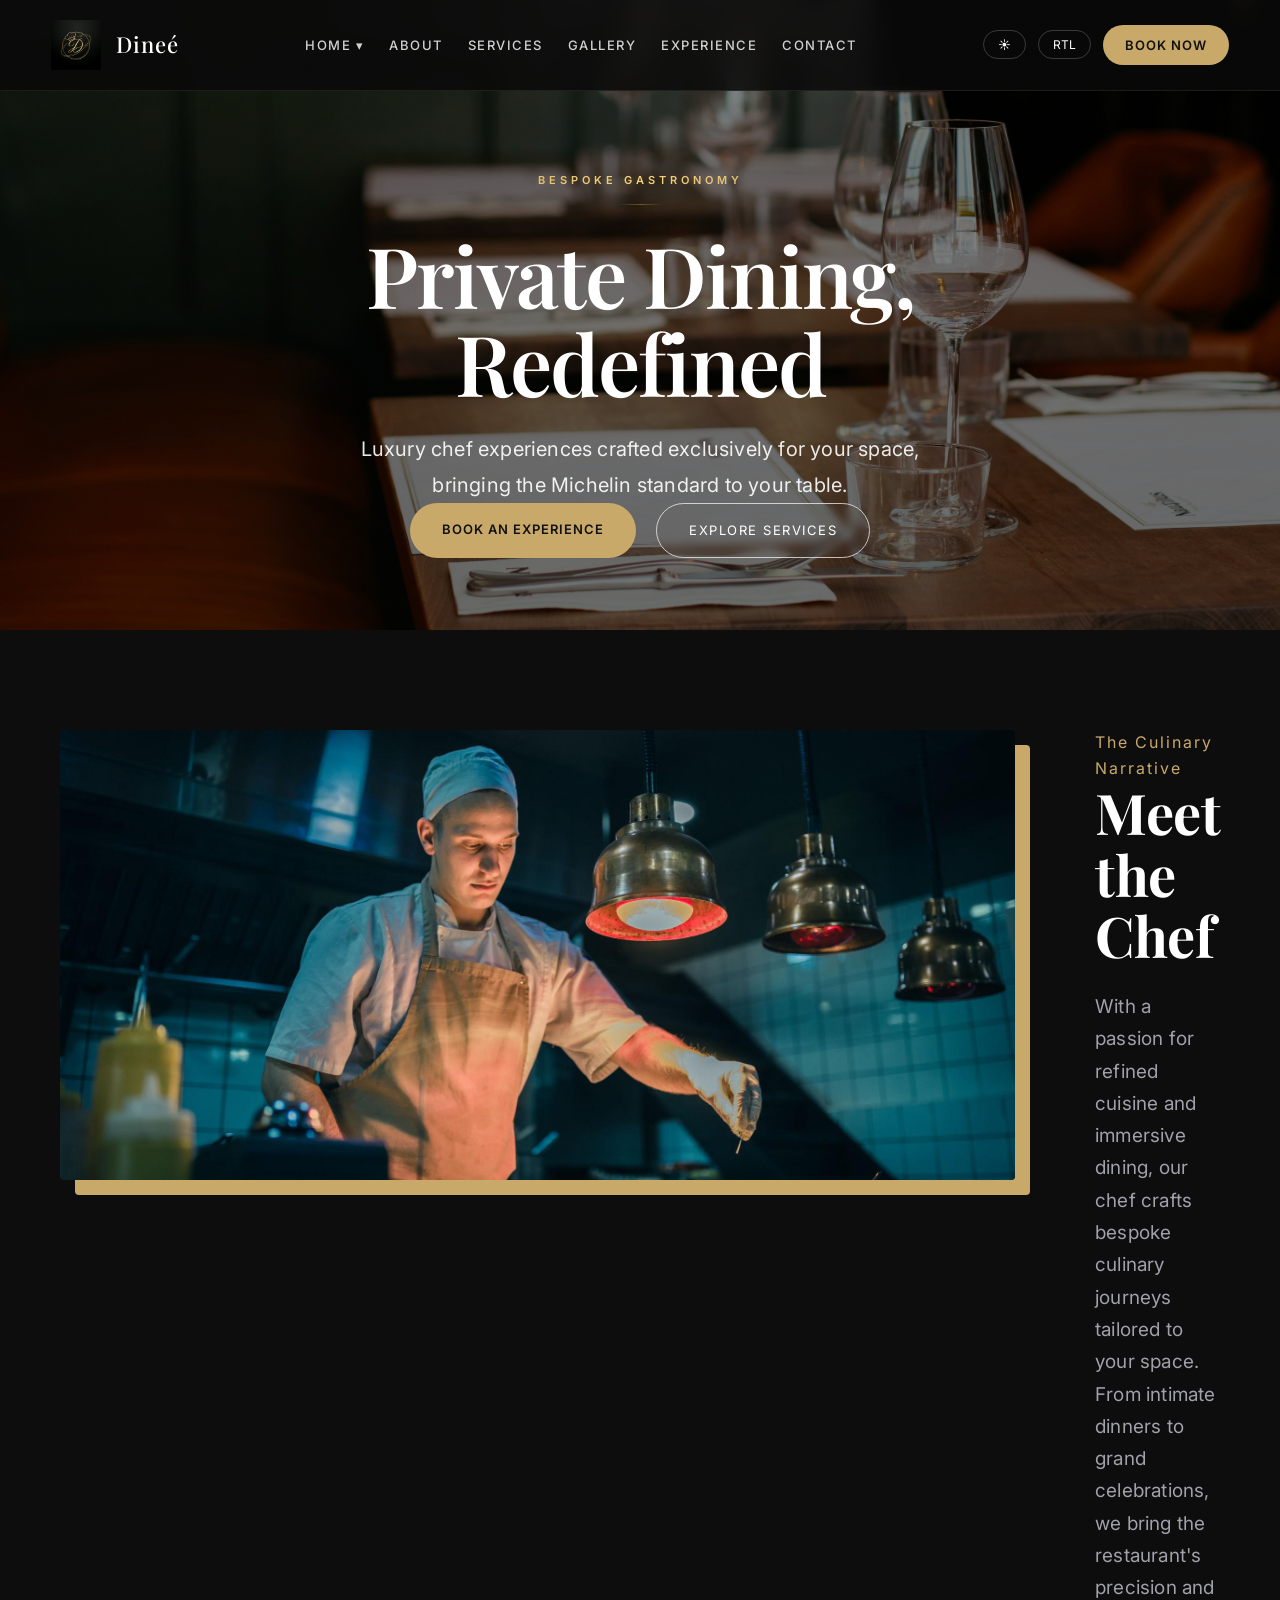
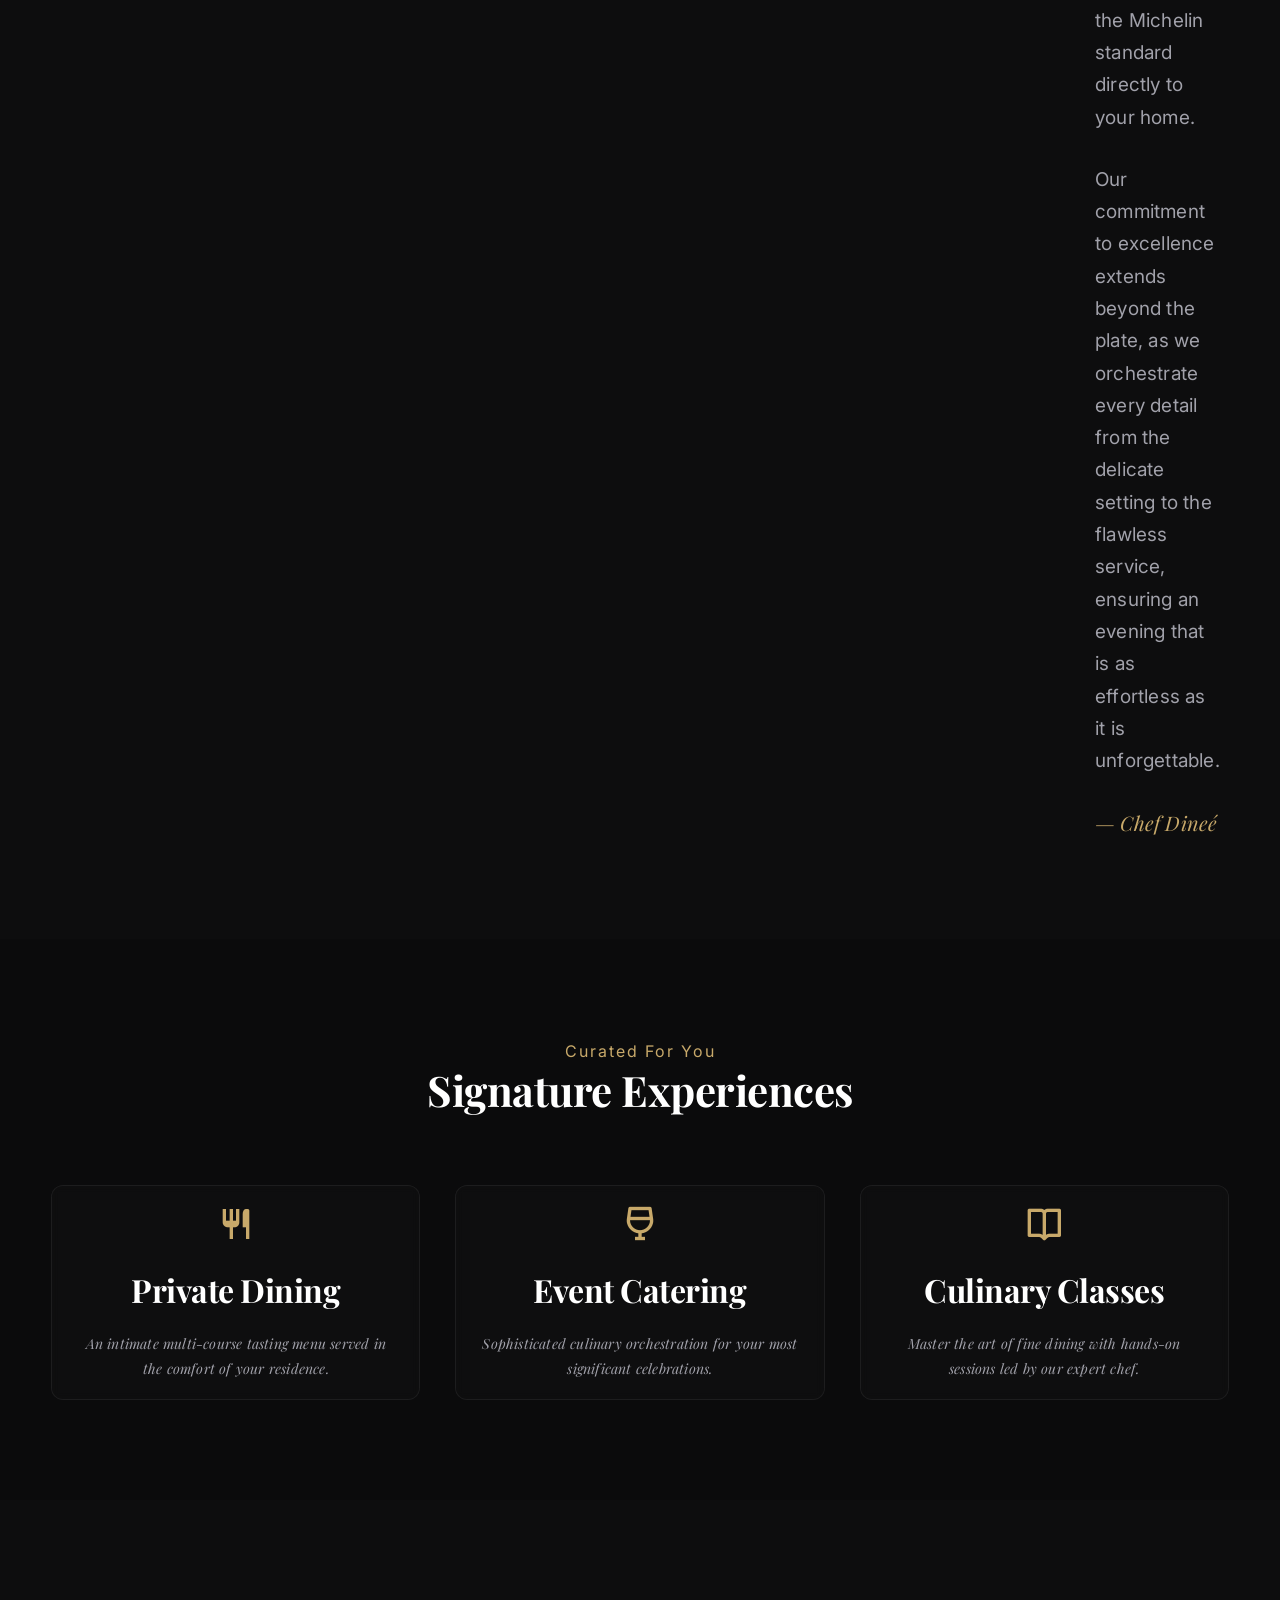
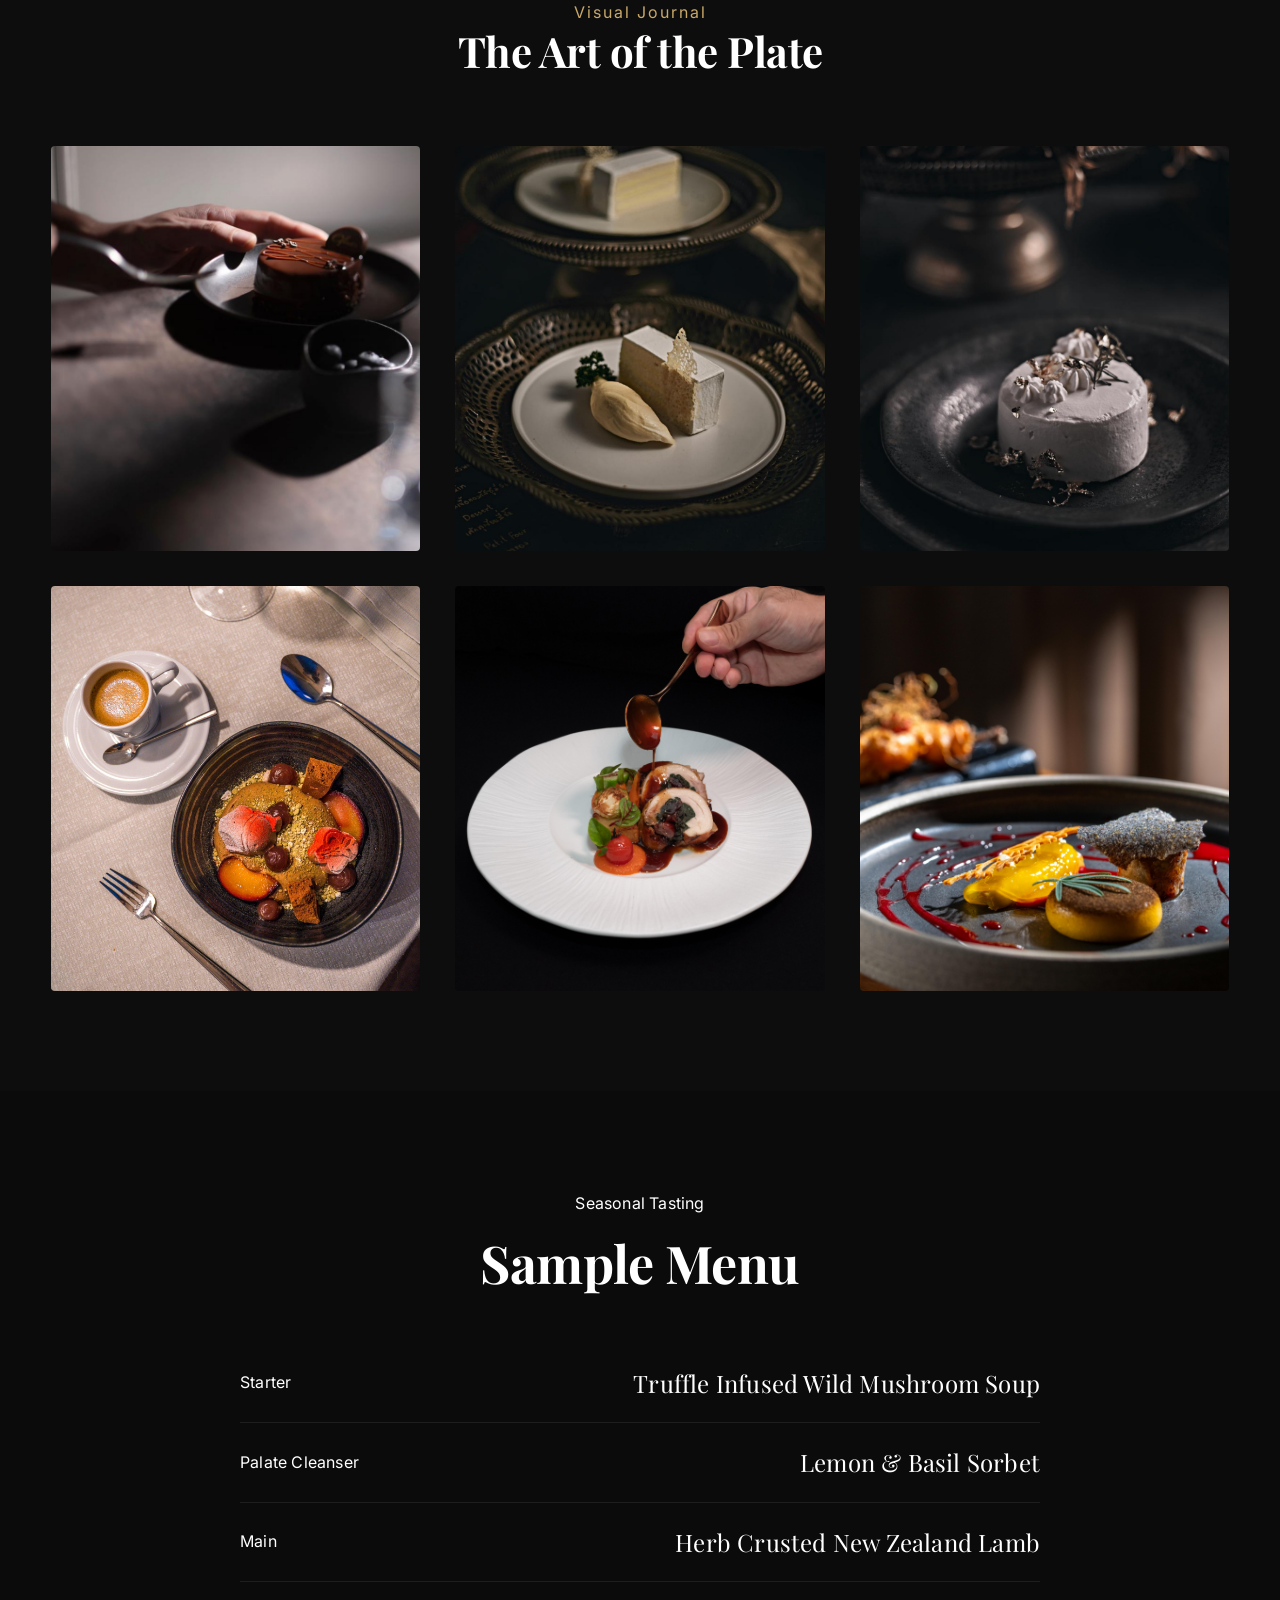
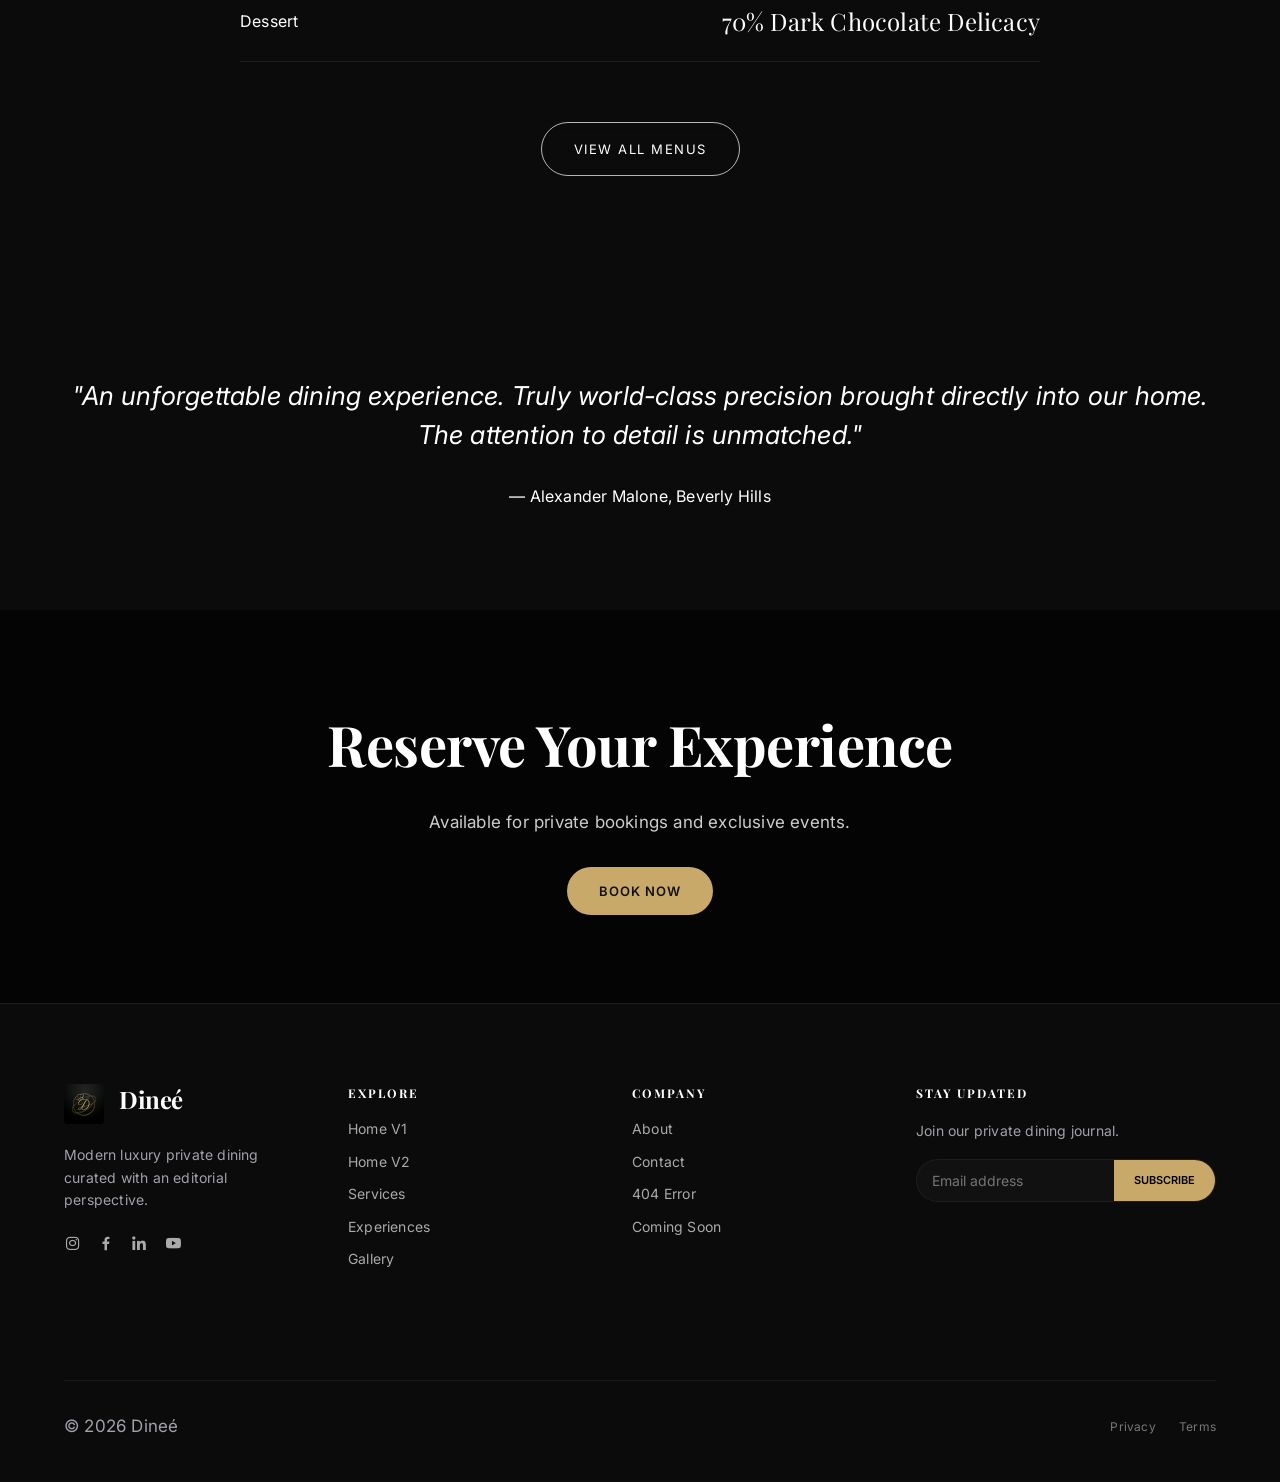
==== commit 0dc7183a: "fixed paths for github pages" ====
--- a/index.html
+++ b/index.html
@@ -4,12 +4,12 @@
     <meta charset="UTF-8">
     <meta name="viewport" content="width=device-width, initial-scale=1.0">
     <title>Dineé | Modern Luxury Private Chef</title>
-    <link rel="icon" type="image/png" href="/assets/images/logo.png">
+    <link rel="icon" type="image/png" href="./assets/images/logo.png">
     <link rel="preconnect" href="https://fonts.googleapis.com">
     <link href="https://fonts.googleapis.com/css2?family=Playfair+Display:ital,wght@0,400..900;1,400..900&family=Inter:wght@300;400;500;600&display=swap" rel="stylesheet">
     <link rel="stylesheet" href="https://cdnjs.cloudflare.com/ajax/libs/font-awesome/6.4.2/css/all.min.css">
     <link href='https://unpkg.com/boxicons@2.1.4/css/boxicons.min.css' rel='stylesheet'>
-    <link rel="stylesheet" href="/assets/css/style.css">
+    <link rel="stylesheet" href="./assets/css/style.css">
 </head>
 <body class="home-v1">
 
@@ -18,14 +18,14 @@
 
     <!-- ===== SECTION 1: HERO ===== -->
     <section class="hero hero-md">
-        <div class="hero-bg" style="background-image: url('/assets/images/home%20v1/hero%20img.jpg');"></div>
+        <div class="hero-bg" style="background-image: url('./assets/images/home%20v1/hero%20img.jpg');"></div>
         <div class="hero-content">
             <span class="tag">Bespoke Gastronomy</span>
             <h1>Private Dining,<br>Redefined</h1>
             <p>Luxury chef experiences crafted exclusively for your space, bringing the Michelin standard to your table.</p>
             <div class="hero-buttons">
-                <a href="/pages/contact.html" class="btn-primary">Book an Experience</a>
-                <a href="/pages/services.html" class="btn-secondary">Explore Services</a>
+                <a href="./pages/contact.html" class="btn-primary">Book an Experience</a>
+                <a href="./pages/services.html" class="btn-secondary">Explore Services</a>
             </div>
         </div>
     </section>
@@ -34,7 +34,7 @@
     <section class="about">
         <div class="about-container">
             <div class="about-image">
-                <img src="/assets/images/home%20v1/The%20Culinary%20Narrative.jpg" alt="The Culinary Narrative">
+                <img src="./assets/images/home%20v1/The%20Culinary%20Narrative.jpg" alt="The Culinary Narrative">
             </div>
             <div class="about-content">
                 <span class="label" style="color: var(--primary); letter-spacing: 2px;">The Culinary Narrative</span>
@@ -88,12 +88,12 @@
             <h2>The Art of the Plate</h2>
 
             <div class="grid-luxury">
-                <img src="/assets/images/home%20v1/Visual%20Journal%20pic%20-01.jpg" alt="Visual Journal 1">
-                <img src="/assets/images/home%20v1/Visual%20Journal%20pic%20-02.jpg" alt="Visual Journal 2">
-                <img src="/assets/images/home%20v1/Visual%20Journal%20pic-03.jpg" alt="Visual Journal 3">
-                <img src="/assets/images/home%20v1/Visual%20Journal%20pic%20-04.jpg" alt="Visual Journal 4">
-                <img src="/assets/images/home%20v1/Visual%20Journal%20pic%20-05.jpg" alt="Visual Journal 5">
-                <img src="/assets/images/home%20v1/Visual%20Journal%20pic%20-06.jpg" alt="Visual Journal 6">
+                <img src="./assets/images/home%20v1/Visual%20Journal%20pic%20-01.jpg" alt="Visual Journal 1">
+                <img src="./assets/images/home%20v1/Visual%20Journal%20pic%20-02.jpg" alt="Visual Journal 2">
+                <img src="./assets/images/home%20v1/Visual%20Journal%20pic-03.jpg" alt="Visual Journal 3">
+                <img src="./assets/images/home%20v1/Visual%20Journal%20pic%20-04.jpg" alt="Visual Journal 4">
+                <img src="./assets/images/home%20v1/Visual%20Journal%20pic%20-05.jpg" alt="Visual Journal 5">
+                <img src="./assets/images/home%20v1/Visual%20Journal%20pic%20-06.jpg" alt="Visual Journal 6">
             </div>
         </div>
     </section>
@@ -125,7 +125,7 @@
                 </div>
             </div>
 
-            <a href="/pages/services.html" class="btn-secondary" style="margin-top: 60px; display: inline-block;">View All Menus</a>
+            <a href="./pages/services.html" class="btn-secondary" style="margin-top: 60px; display: inline-block;">View All Menus</a>
         </div>
     </section>
 
@@ -144,13 +144,13 @@
         <div class="container">
             <h2>Reserve Your Experience</h2>
             <p style="margin-bottom: 40px; color: rgba(255,255,255,0.8);">Available for private bookings and exclusive events.</p>
-            <a href="/pages/contact.html" class="btn-primary">Book Now</a>
+            <a href="./pages/contact.html" class="btn-primary">Book Now</a>
         </div>
     </section>
 
     <!-- Footer Container (Loaded via JS) -->
     <div id="footer"></div>
 
-    <script src="/assets/js/main.js"></script>
+    <script src="./assets/js/main.js"></script>
 </body>
 </html>
--- a/assets/css/style.css
+++ b/assets/css/style.css
@@ -130,6 +130,38 @@
   }
 }
 
+/* ================= UTILITY: GLOBAL TAGS & LABELS ================= */
+.tag {
+    display: inline-block;
+    font-size: clamp(9px, 1.2vw, 11px);
+    letter-spacing: 4px;
+    text-transform: uppercase;
+    font-weight: 600;
+    margin-bottom: 25px;
+    position: relative;
+    font-family: var(--font-body);
+}
+
+/* Luxury Gradient only for tags that don't specify their own color or in Dark Mode */
+.tag {
+    background: linear-gradient(90deg, #c6a15b, #f5d27a, #c6a15b);
+    -webkit-background-clip: text;
+    background-clip: text;
+    -webkit-text-fill-color: transparent;
+    text-shadow: 0 0 10px rgba(212,175,55,0.1);
+}
+
+/* Theme Awareness: In Light mode, ensure contrast */
+body.light .tag {
+    background: none;
+    -webkit-background-clip: unset;
+    background-clip: unset;
+    -webkit-text-fill-color: var(--primary); /* Use refined dark gold */
+    color: var(--primary);
+    text-shadow: none;
+}
+
+
 /* ================= GLOBAL SECTIONS ================= */
 section {
   padding: 50px 20px;
@@ -139,9 +171,18 @@
 
 @media (min-width: 1024px) {
   section {
-    padding: 100px 40px;
-  }
-}
+    padding: 100px 40px; /* Tablet/Desktop breathe */
+  }
+}
+
+/* TABLET BREATHING ROOM - Fix for 'No Margin' issue on 768px-1023px viewports */
+@media (min-width: 768px) and (max-width: 1023px) {
+  section {
+    padding: 80px 60px; /* Enhanced horizontal margins for professional editorial flow on tablets */
+  }
+}
+
+
 
 .container {
   max-width: 1200px;
@@ -221,27 +262,11 @@
 
 .hero .tag {
   display: block;
-  font-family: var(--font-body);
-  font-size: clamp(9px, 1.5vw, 11px);
-  letter-spacing: clamp(4px, 1vw, 7px);
-  text-transform: uppercase;
-  font-weight: 500;
-  margin-bottom: clamp(20px, 4vw, 32px);
-  padding: 5px 0; /* Prevent background-clip character cutting */
-  line-height: 1.4; /* Ensure safe rendering bounds */
-
-  /* Luxury Gold Gradient Text */
-  background: linear-gradient(90deg, #c6a15b, #f5d27a, #c6a15b);
-  -webkit-background-clip: text;
-  background-clip: text;
-  -webkit-text-fill-color: transparent;
-
-  /* Subtle Depth & Animation */
-  text-shadow: 0 0 10px rgba(212,175,55,0.15);
   transform: translateY(12px);
   opacity: 0;
   animation: fadeTag 1s cubic-bezier(0.2, 0.8, 0.2, 1) forwards;
 }
+
 
 .hero .tag::after {
   content: "";
@@ -334,16 +359,12 @@
 }
 
 body.light.home-v2 .feature h3,
-body.light.home-v2 .step-name,
-body.light.home-v2 form input {
+body.light.home-v2 .step-name {
   color: var(--text-light) !important;
 }
 
-body.light.home-v2 form input::placeholder {
-  color: rgba(0,0,0,0.4) !important;
-}
-
 body.light.home-v2 .step-info {
+
   color: var(--muted-light) !important;
 }
 
@@ -1022,8 +1043,9 @@
   justify-content: space-between;
   align-items: center;
   height: clamp(60px, 10vh, 75px);
-  overflow: hidden;
-}
+  /* overflow: hidden removed to allow dropdowns to show */
+}
+
 
 @media (min-width: 1024px) {
   .nav-wrapper {
@@ -1292,9 +1314,10 @@
    ========================================================================== */
 .footer {
   background: #0B0B0C;
-  padding: 60px 20px;
+  padding: 40px 20px;
   color: #aaa;
 }
+
 
 .footer-container {
   display: flex;
@@ -1488,8 +1511,9 @@
 /* TABLET-ONLY FOOTER (2x2 GRID) */
 @media (min-width: 768px) and (max-width: 1023px) {
   .footer {
-    padding: 100px 8% 60px;
-  }
+    padding: 60px 8% 40px;
+  }
+
 
   .footer-container {
     display: grid;
@@ -1517,7 +1541,8 @@
   .footer-bottom {
     order: 5;
     grid-column: 1 / -1;
-    margin-top: 40px;
+    margin-top: 30px;
+
     padding-top: 30px;
     border-top: 1px solid rgba(255,255,255,0.05);
   }
@@ -1526,8 +1551,9 @@
 /* DESKTOP FOOTER (4-COLUMN ROW) */
 @media (min-width: 1024px) {
   .footer {
-    padding: 120px 8% 40px;
-  }
+    padding: 80px 5% 40px;
+  }
+
 
   .footer-container {
     display: grid;
@@ -1553,7 +1579,8 @@
   .footer-bottom {
     order: 5;
     grid-column: 1 / -1;
-    margin-top: 80px;
+    margin-top: 50px;
+
     padding-top: 30px;
     border-top: 1px solid rgba(255,255,255,0.05);
     display: flex;
@@ -1845,56 +1872,97 @@
 
 /* INQUIRY FORM (Get in Touch) */
 .home-v2 .form-section {
+    background: #0D0D0E;
+    color: #fff; /* Ensure text is visible on dark background */
+}
+
+
+.home-v2 .form-grid {
     display: grid;
     grid-template-columns: 1fr;
-    gap: 50px;
+    gap: 60px;
+    align-items: center;
 }
 
 @media (min-width: 1024px) {
-  .home-v2 .form-section {
-    grid-template-columns: 1fr 1fr;
-    gap: 100px;
+  .home-v2 .form-grid {
+    grid-template-columns: 1fr 1fr; /* Split perfectly */
+    gap: 120px;
   }
 }
 
 .home-v2 .form-content h2 {
-  font-size: clamp(36px, 6vw, 52px);
-  line-height: 1.1;
+    font-size: clamp(36px, 6vw, 56px);
+    line-height: 1.1;
+    margin-bottom: 25px;
+    color: #fff; /* Force white for visibility */
+}
+
+
+.home-v2 .form-content p {
+    color: var(--muted);
+    font-size: 17px;
+    line-height: 1.8;
+}
+
+.home-v2 .form-wrapper {
+    background: rgba(255,255,255,0.02);
+    padding: 50px;
+    border: 1px solid rgba(255,255,255,0.05);
+    border-radius: 12px;
+}
+
+@media (max-width: 640px) {
+    .home-v2 .form-wrapper {
+        padding: 30px 20px;
+    }
 }
 
 .home-v2 form input {
     width: 100%;
-    padding: 20px; /* Increased for boxed feel */
-    background: rgba(255,255,255,0.03); /* Slight tint */
-    border: 1px solid var(--primary); /* Colored outline applied */
-    border-radius: 4px; /* Boxed shape */
-    color: #fff;
-    margin-bottom: 25px;
-    outline: none;
-    transition: 0.3s;
-}
-
-.home-v2 form input::placeholder {
+    padding: 18px 20px;
+    background: rgba(255,255,255,0.03);
+    border: 1px solid rgba(255,255,255,0.1);
+    border-radius: 4px;
+    color: #fff !important; /* Force white text for visibility in all themes */
+    margin-bottom: 20px;
+    transition: 0.4s cubic-bezier(0.2, 0.8, 0.2, 1);
+    font-size: 15px;
+}
+
+/* CLEAN PLACEHOLDER FIX - Specific to this dark interaction module */
+.home-v2 .form-section input::placeholder {
     color: rgba(255,255,255,0.4);
-}
-
-.home-v2 form input:focus {
+    opacity: 1; /* Reset for Firefox */
+}
+
+.home-v2 .form-section input:focus {
+
+    border-color: var(--primary);
     background: rgba(255,255,255,0.06);
-    box-shadow: 0 0 15px rgba(200,169,106,0.2);
-    border-color: var(--primary);
+    box-shadow: 0 0 20px rgba(200,169,106,0.15);
 }
 
 .home-v2 .submit-btn {
     width: 100%;
     background: var(--primary);
     color: #111;
-    padding: 14px;
+    padding: 18px;
     border: none;
     letter-spacing: 2px;
     font-weight: 600;
+    text-transform: uppercase;
+    font-size: 12px;
     cursor: pointer;
-    transition: 0.3s;
-}
+    transition: 0.4s;
+}
+
+.home-v2 .submit-btn:hover {
+    background: #fff;
+    transform: translateY(-3px);
+    box-shadow: 0 10px 30px rgba(0,0,0,0.3);
+}
+
 
 /* ===== HOME V1 SECTIONS ===== */
 /* ===== ABOUT CHEF ===== */
@@ -2138,6 +2206,26 @@
   margin: auto;
 }
 
+/* TABLET REFINEMENT: Center narrative the Visionary */
+@media (min-width: 768px) and (max-width: 1023px) {
+  .about-chef .about-wrapper {
+    align-items: center;
+    text-align: center;
+    padding: 0 40px;
+  }
+  .about-chef .about-text {
+    max-width: 700px; /* Constrain text for better readability on tablet */
+    margin: 0 auto;
+  }
+  .about-chef .about-image {
+    width: 100%;
+    margin: 0 auto;
+    display: flex;
+    justify-content: center;
+  }
+}
+
+
 @media (min-width: 1024px) {
   .about-wrapper {
     flex-direction: row;
@@ -2187,27 +2275,84 @@
 }
 
 /* PHILOSOPHY (Three Pillars) */
+.philosophy {
+    text-align: center;
+}
+
 .philosophy h2 {
     font-size: clamp(34px, 6vw, 42px);
     margin-bottom: clamp(40px, 8vw, 80px);
 }
 
 .philo-grid {
-  display: grid;
-  grid-template-columns: 1fr;
-  gap: 30px;
+    display: grid;
+    grid-template-columns: 1fr;
+    gap: 30px;
 }
 
 @media (min-width: 768px) {
-  .philo-grid { grid-template-columns: repeat(3, 1fr); }
-}
-
-.philo-card i {
-    font-size: 40px;
+    .philo-grid { grid-template-columns: repeat(3, 1fr); }
+}
+
+.philo-card {
+    padding: 60px 40px;
+    background: var(--surface); /* Responsive to theme token */
+    border: 1px solid var(--border);
+    border-radius: 4px; /* Sophisticated slightly-rounded feel */
+    transition: all 0.5s cubic-bezier(0.2, 0.8, 0.2, 1);
+    position: relative;
+    overflow: hidden;
+    text-align: left;
+    display: flex;
+    flex-direction: column;
+    gap: 15px;
+}
+
+.philo-icon {
+    font-size: 38px;
     color: var(--primary);
-    margin-bottom: 25px;
-    display: block;
-}
+    margin-bottom: 20px;
+    transition: 0.4s;
+}
+
+.philo-card h3 {
+    font-size: 24px;
+    font-weight: 500;
+    margin: 0;
+}
+
+.philo-card p {
+    font-size: 15px;
+    line-height: 1.7;
+    color: var(--muted);
+    margin: 0;
+}
+
+/* Hover States: Pure Luxury Engagement */
+.philo-card:hover {
+    transform: translateY(-10px);
+    border-color: var(--primary);
+    background: var(--surface);
+    box-shadow: 0 20px 40px rgba(0,0,0,0.2);
+}
+
+.philo-card:hover .philo-icon {
+    transform: scale(1.1) rotate(-5deg);
+    text-shadow: 0 0 20px rgba(200,169,106,0.3);
+}
+
+/* Specific Light Theme Balancing */
+body.light .philo-card {
+    background: #ffffff;
+    border-color: rgba(0,0,0,0.05);
+    box-shadow: 0 10px 30px rgba(0,0,0,0.02);
+}
+
+body.light .philo-card:hover {
+    border-color: var(--primary);
+    box-shadow: 0 20px 40px rgba(138,106,50,0.1);
+}
+
 
 /* DINING PHILOSOPHY (The Experience) */
 .dining-philosophy {
@@ -2221,6 +2366,26 @@
   max-width: 1400px;
   margin: 0 auto;
 }
+
+/* TABLET REFINEMENT: Center narrative The Vision */
+@media (min-width: 768px) and (max-width: 1023px) {
+    .dining-philosophy .dining-philo-container {
+        align-items: center;
+        text-align: center;
+        padding: 0 40px;
+    }
+    .dining-philosophy .dining-philo-content {
+        max-width: 800px;
+    }
+    .dining-philosophy .philo-essence-row {
+        justify-content: center;
+    }
+    .dining-philosophy .dining-philo-image img {
+        width: 100% !important;
+        max-width: none !important;
+    }
+}
+
 
 @media (min-width: 1024px) {
   .dining-philo-container {
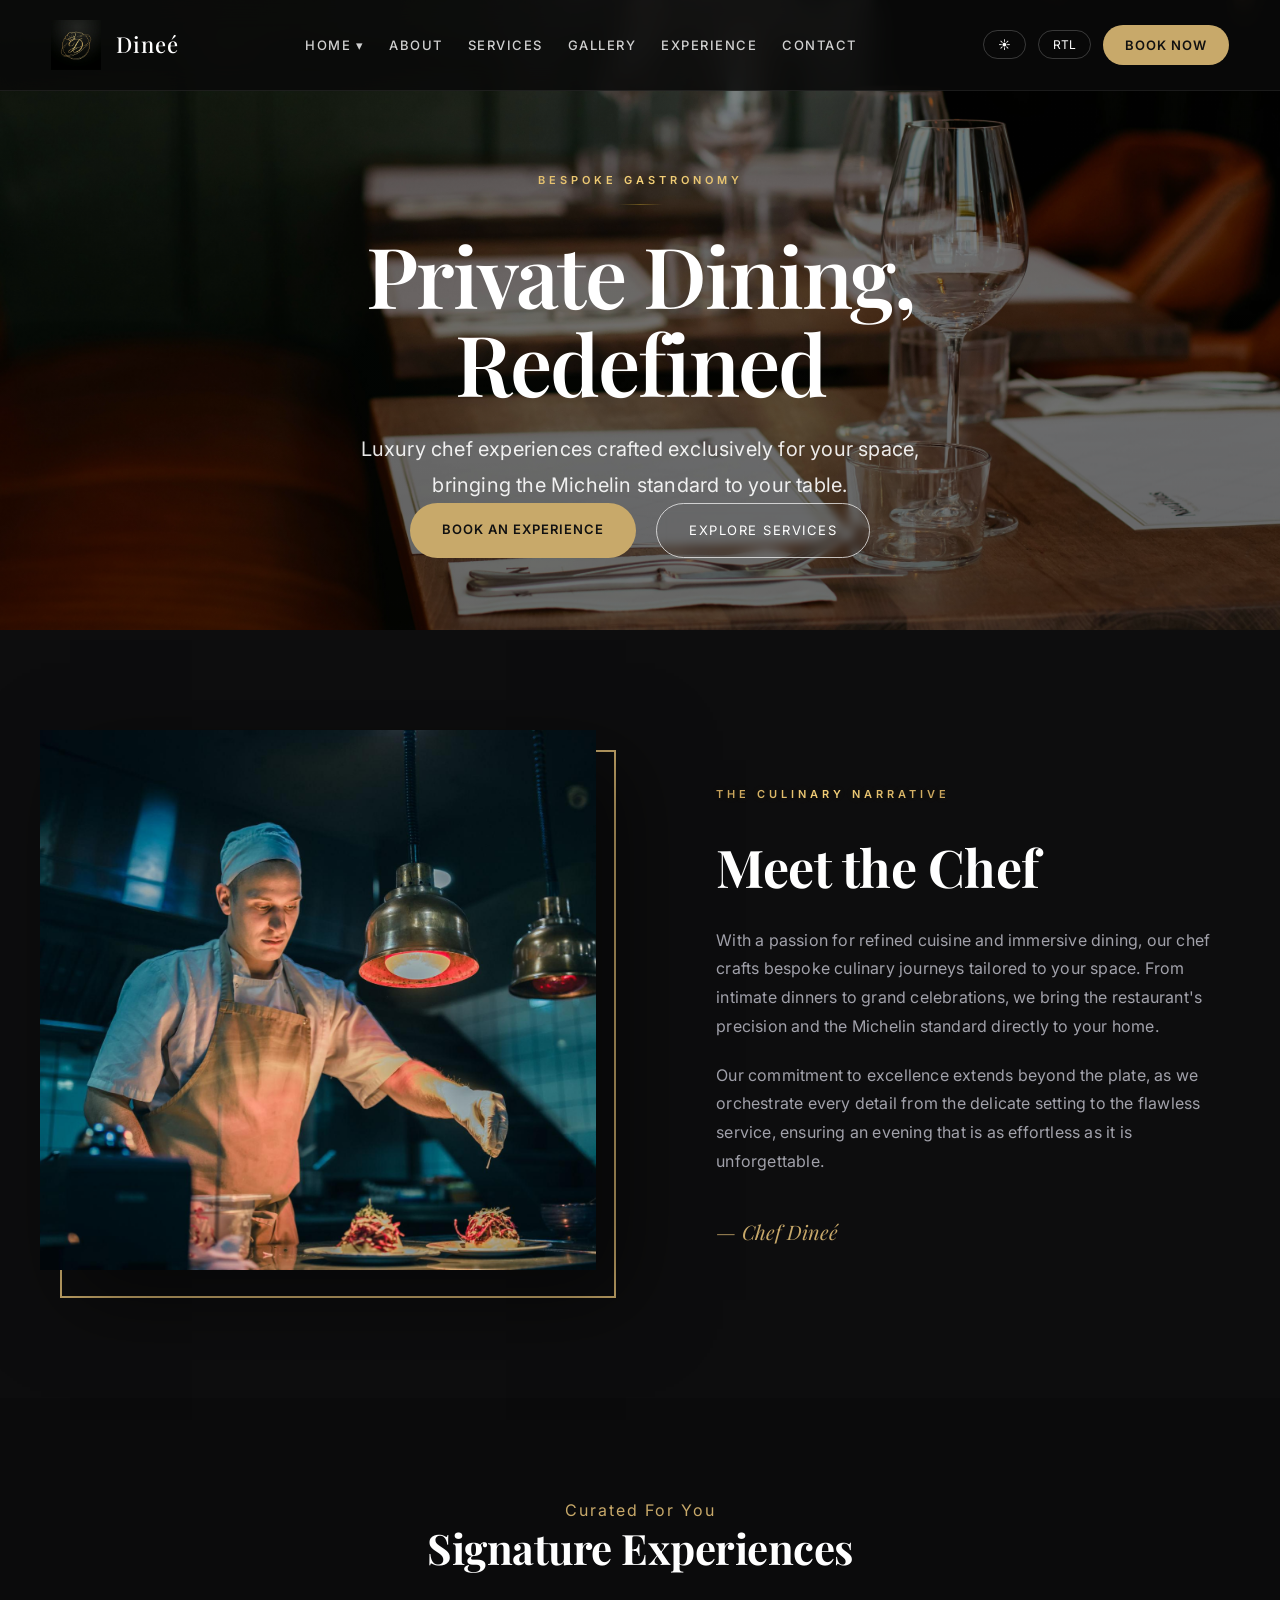
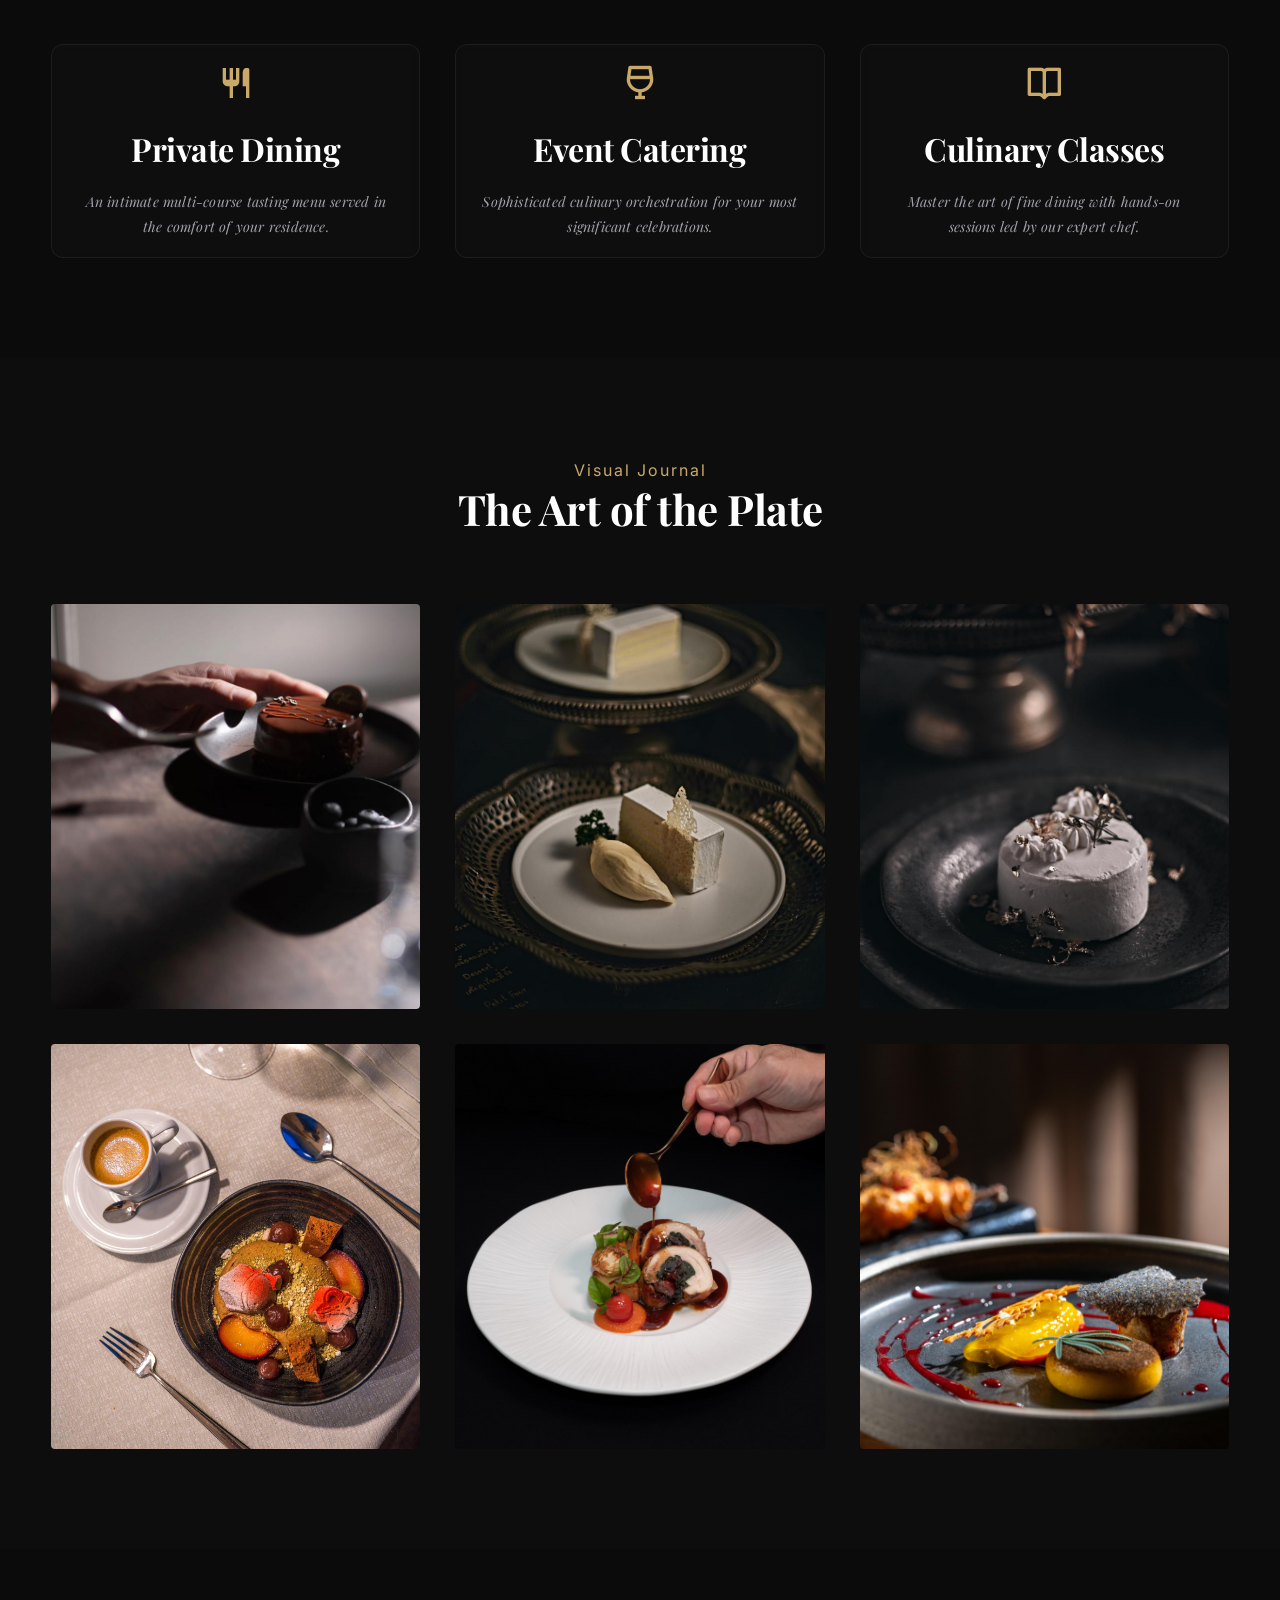
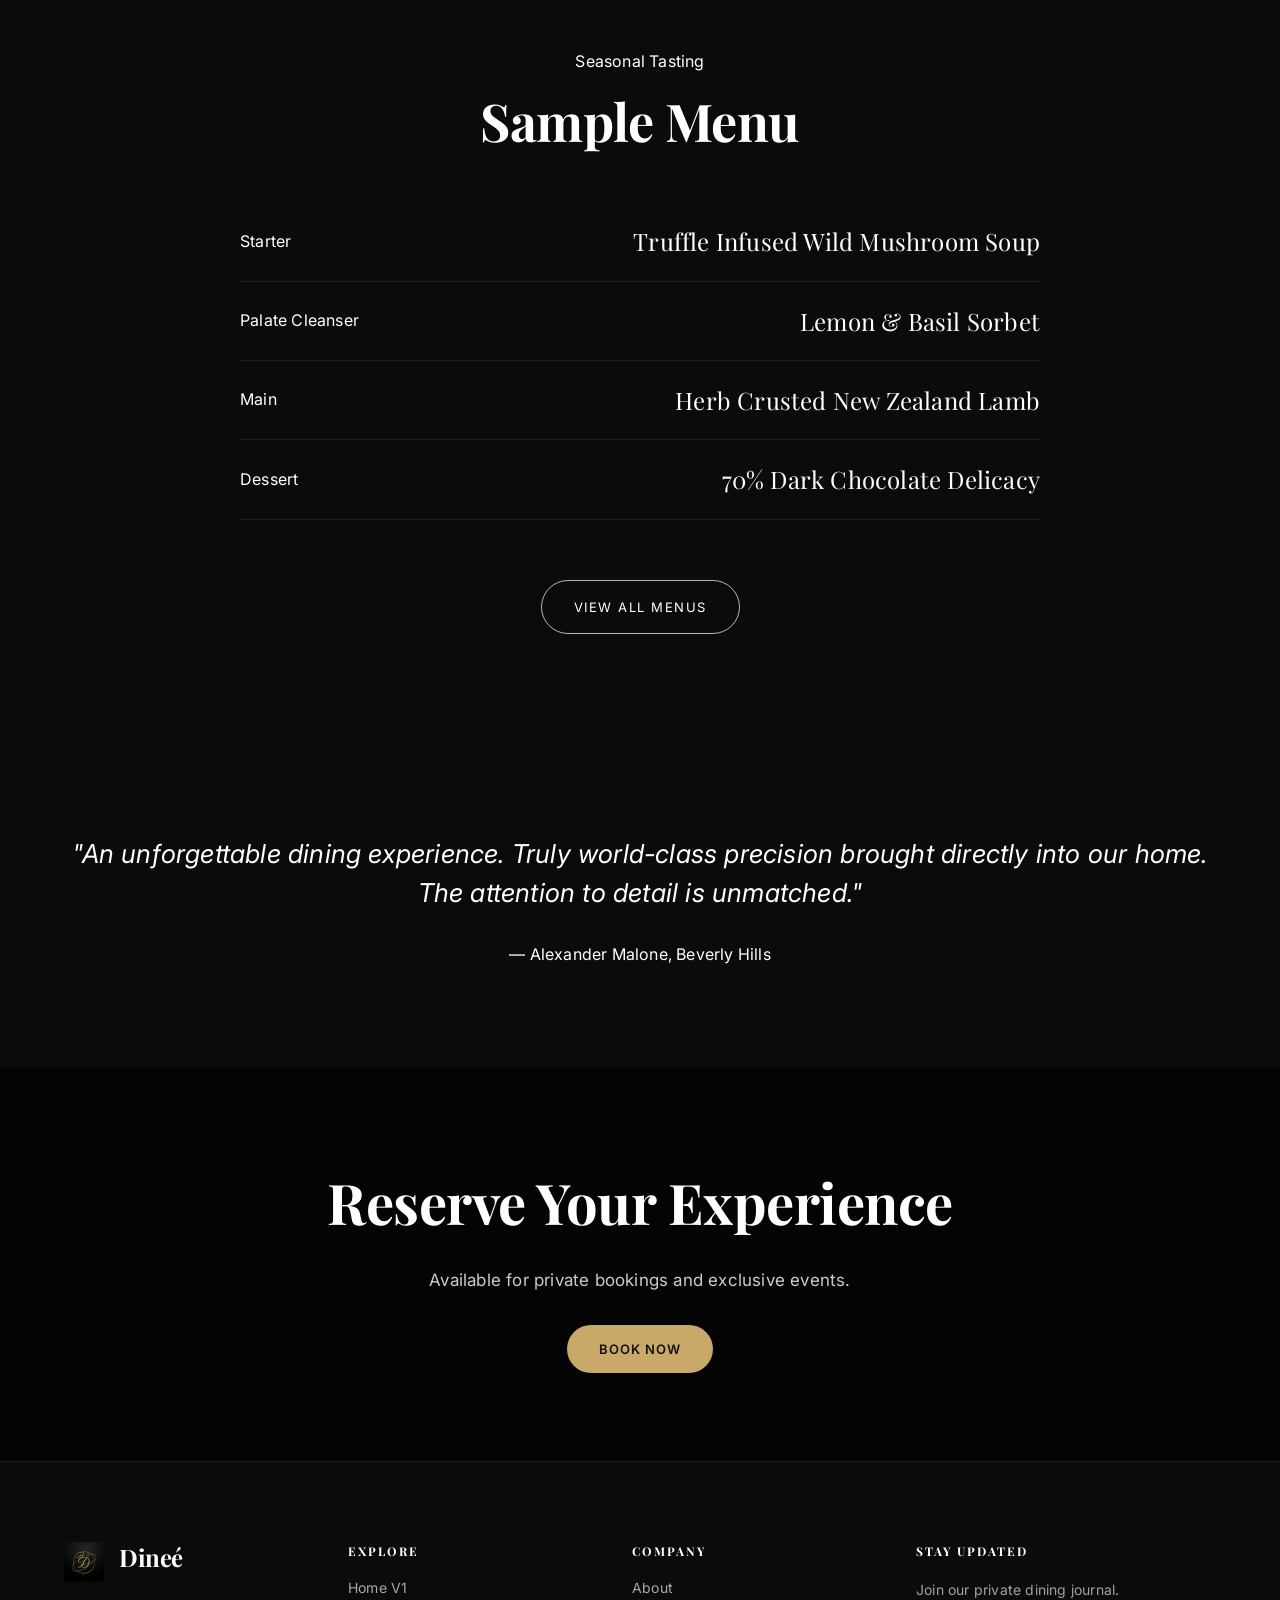
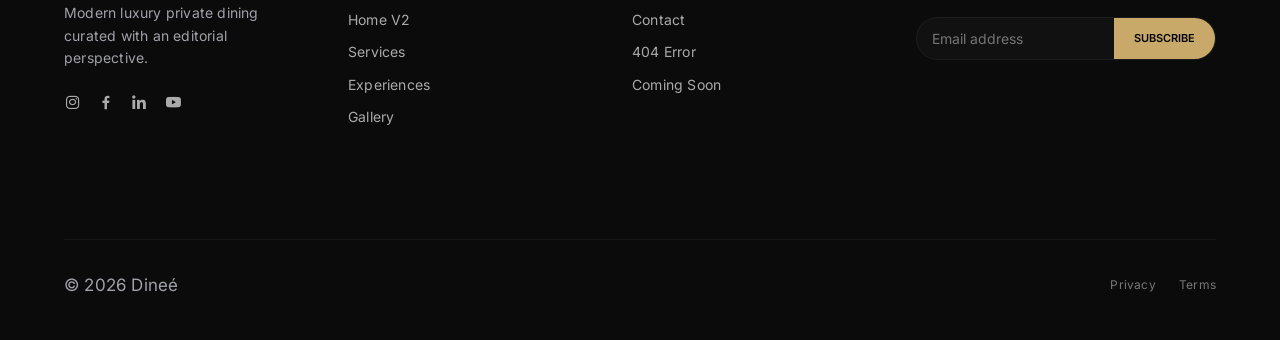
==== commit 7f04f626: "fixed index sections" ====
--- a/index.html
+++ b/index.html
@@ -31,29 +31,34 @@
     </section>
 
     <!-- ===== SECTION 2: ABOUT THE CHEF ===== -->
-    <section class="about">
+    <section class="about culinary-narrative">
         <div class="about-container">
             <div class="about-image">
-                <img src="./assets/images/home%20v1/The%20Culinary%20Narrative.jpg" alt="The Culinary Narrative">
+                <div class="image-frame">
+                    <img src="./assets/images/home v1/The Culinary Narrative.jpg" alt="The Culinary Narrative">
+                </div>
             </div>
             <div class="about-content">
-                <span class="label" style="color: var(--primary); letter-spacing: 2px;">The Culinary Narrative</span>
+                <span class="tag">The Culinary Narrative</span>
                 <h2>Meet the Chef</h2>
-                <p>
-                    With a passion for refined cuisine and immersive dining,
-                    our chef crafts bespoke culinary journeys tailored to your space. 
-                    From intimate dinners to grand celebrations, we bring the restaurant's precision 
-                    and the Michelin standard directly to your home.
-                </p>
-                <p>
-                    Our commitment to excellence extends beyond the plate, as we orchestrate 
-                    every detail from the delicate setting to the flawless service, 
-                    ensuring an evening that is as effortless as it is unforgettable.
-                </p>
+                <div class="narrative-body">
+                    <p>
+                        With a passion for refined cuisine and immersive dining,
+                        our chef crafts bespoke culinary journeys tailored to your space. 
+                        From intimate dinners to grand celebrations, we bring the restaurant's precision 
+                        and the Michelin standard directly to your home.
+                    </p>
+                    <p>
+                        Our commitment to excellence extends beyond the plate, as we orchestrate 
+                        every detail from the delicate setting to the flawless service, 
+                        ensuring an evening that is as effortless as it is unforgettable.
+                    </p>
+                </div>
                 <span class="about-signature">— Chef Dineé</span>
             </div>
         </div>
     </section>
+
 
     <!-- ===== SECTION 3: SIGNATURE EXPERIENCES ===== -->
     <section class="experiences">
--- a/assets/css/style.css
+++ b/assets/css/style.css
@@ -1965,68 +1965,86 @@
 
 
 /* ===== HOME V1 SECTIONS ===== */
-/* ===== ABOUT CHEF ===== */
-.about {
-  padding: 100px 60px;
+/* ===== ABOUT CHEF (The Culinary Narrative) ===== */
+.culinary-narrative {
+  padding: 100px 20px;
   background: #0D0D0E;
 }
 
-.about-container {
+.culinary-narrative .about-container {
   display: flex;
   flex-direction: column;
-  gap: 40px;
-  align-items: center;
+  gap: 50px;
   max-width: 1200px;
   margin: 0 auto;
 }
 
 @media (min-width: 1024px) {
-  .about-container {
+  .culinary-narrative .about-container {
     flex-direction: row;
-    gap: 80px;
-    align-items: stretch;
+    align-items: center;
+    gap: 100px; /* Enhanced luxury breathing room */
+  }
+
+  .culinary-narrative .about-image { flex: 1.1; }
+  .culinary-narrative .about-content { flex: 1; }
+}
+
+
+/* Image Framing: The Cinematic Offset */
+.culinary-narrative .image-frame {
+    position: relative;
+    padding-right: 20px;
+    padding-bottom: 20px;
+}
+
+.culinary-narrative .image-frame::after {
+    content: '';
+    position: absolute;
+    top: 20px;
+    left: 20px;
+    right: 0;
+    bottom: 0;
+    border: 2px solid var(--primary);
+    z-index: 1;
+}
+
+.culinary-narrative .about-image img {
+  width: 100%;
+  height: clamp(350px, 60vh, 550px);
+  object-fit: cover;
+  position: relative;
+  z-index: 2;
+  box-shadow: 30px 30px 80px rgba(0,0,0,0.5);
+}
+
+.culinary-narrative .about-content {
     text-align: left;
-  }
-}
-
-.about-image { width: 100%; }
-.about-image img {
-  width: 100%;
-  height: clamp(320px, 50vh, 550px);
-  object-fit: cover;
-  border-radius: 4px;
-  box-shadow: 15px 15px 0 var(--primary);
-}
-
-.about-content {
-    flex: 1;
-}
-
-.about-content h2 {
-  font-size: clamp(34px, 7vw, 56px);
-  margin-bottom: 25px;
-  line-height: 1.1;
-}
-
-.about-content p {
-  color: var(--muted);
-  line-height: 1.7;
-  font-size: clamp(16px, 1.8vw, 19px);
-  margin-bottom: 30px;
-}
-
-.about-actions {
-    margin-top: 30px;
-}
-
-.about-signature {
-  display: block;
-  margin-top: 15px;
-  color: var(--primary);
-  font-family: var(--font-heading);
-  font-style: italic;
-  font-size: 20px;
-}
+}
+
+.culinary-narrative h2 {
+    font-size: clamp(36px, 7vw, 52px);
+    line-height: 1.1;
+    margin: 10px 0 30px;
+}
+
+.culinary-narrative .narrative-body p {
+    font-size: 16px;
+    line-height: 1.8;
+    color: var(--muted);
+    margin-bottom: 20px;
+    max-width: 500px;
+}
+
+.culinary-narrative .about-signature {
+    display: block;
+    font-family: var(--font-heading);
+    color: var(--primary);
+    font-size: 20px;
+    margin-top: 40px;
+    font-style: italic;
+}
+
 
 .experiences {
   background: #0B0B0C;
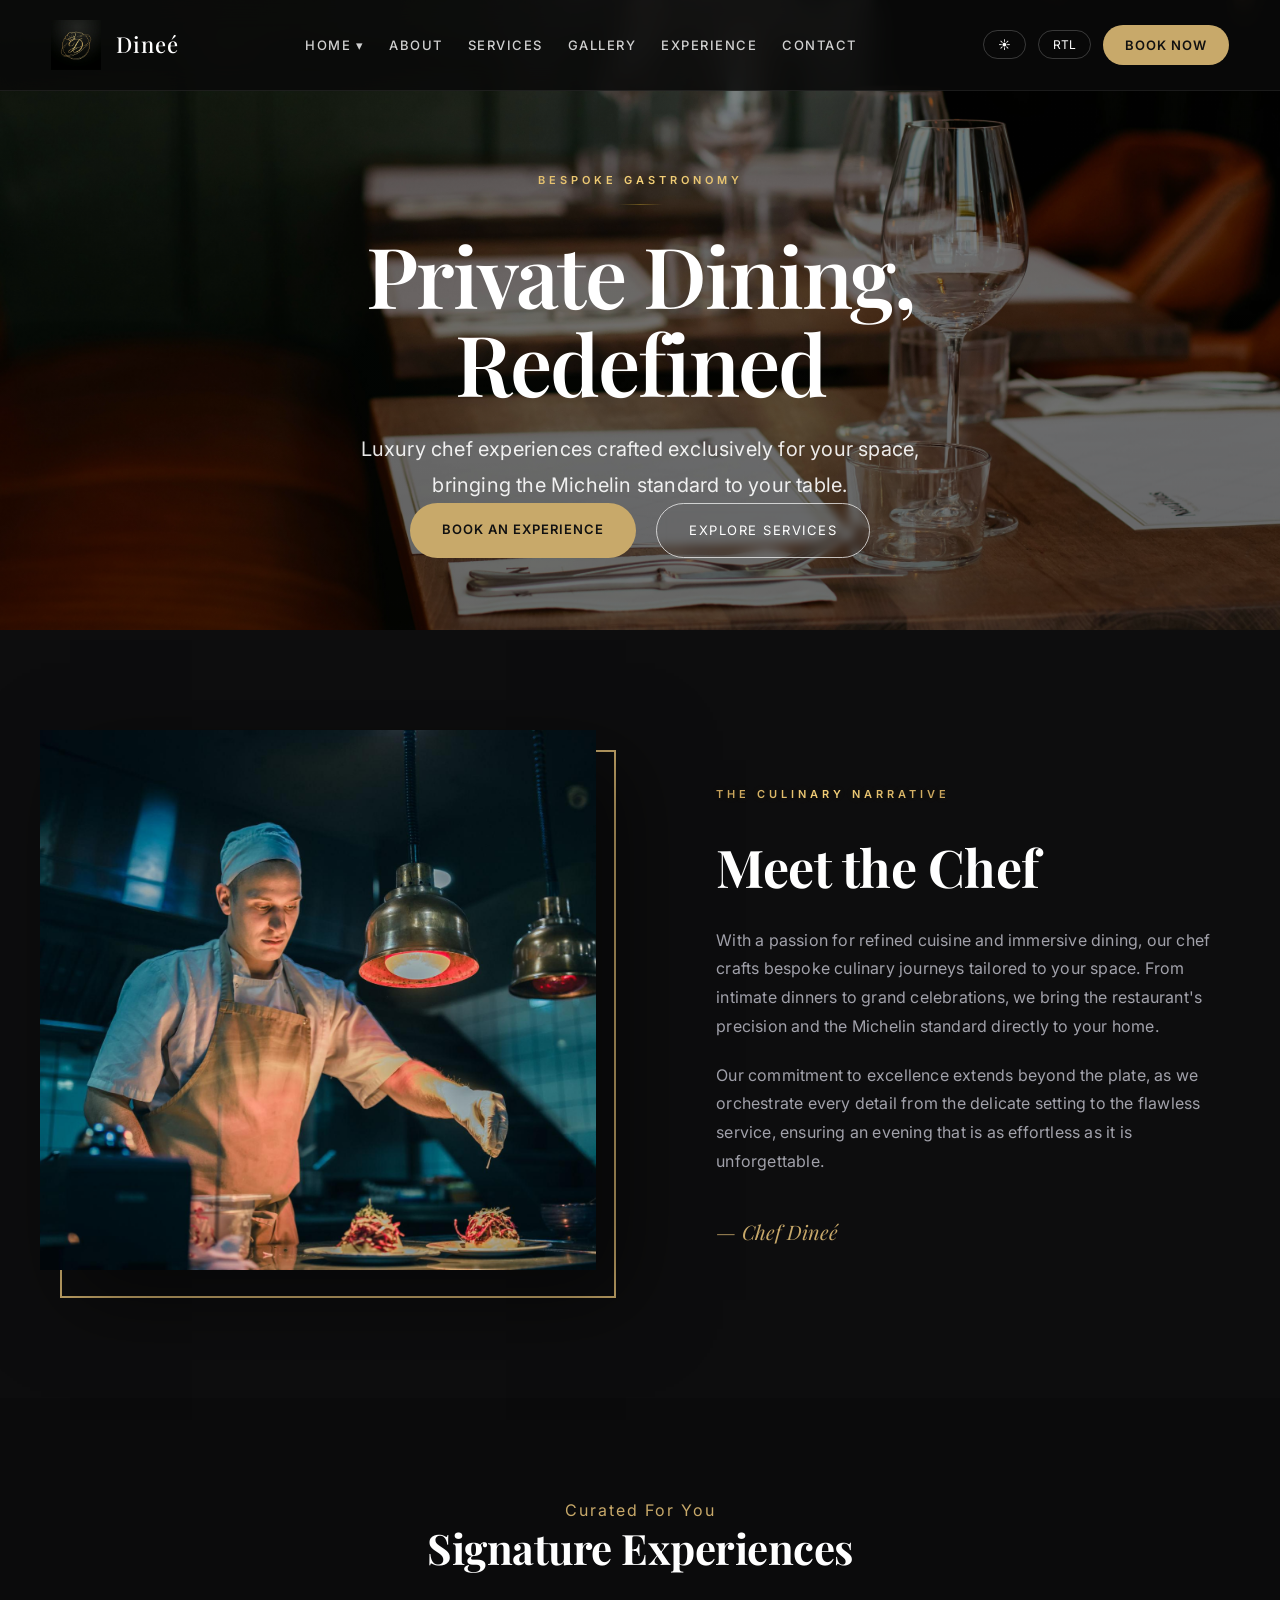
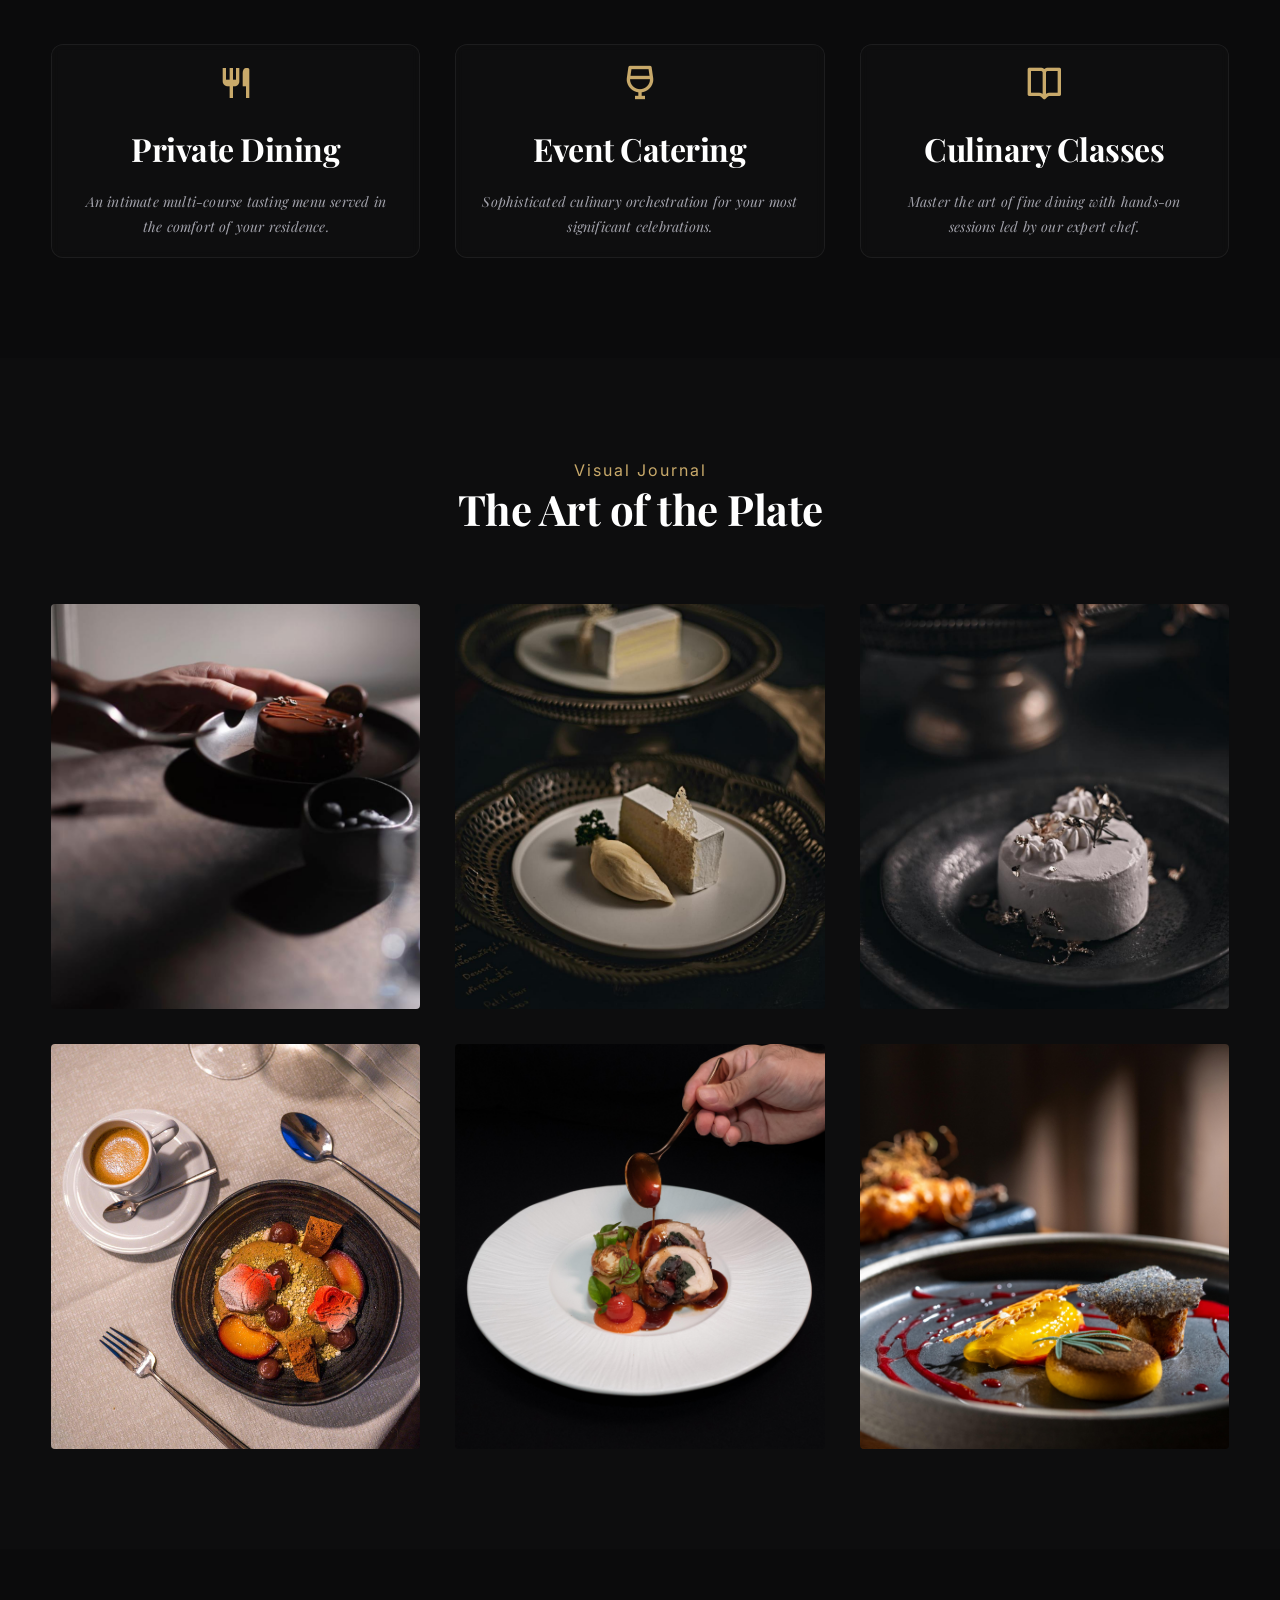
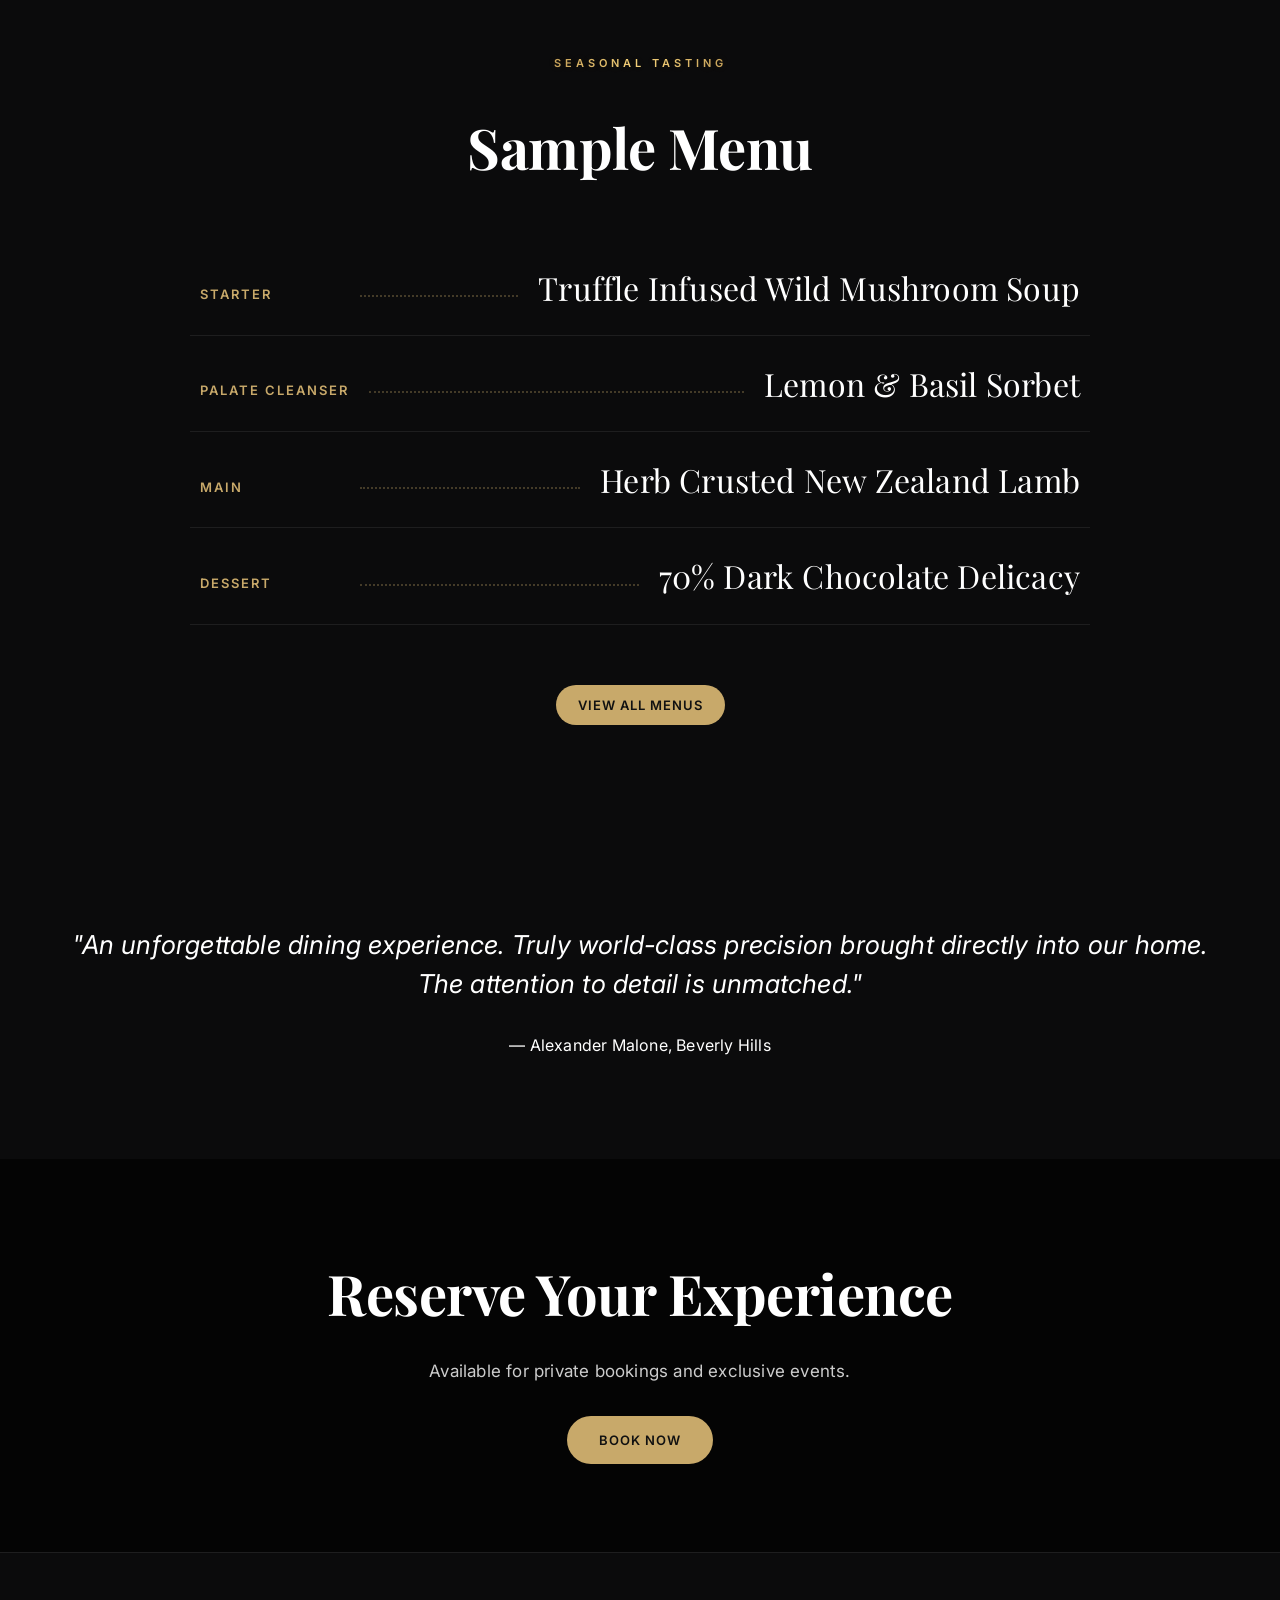
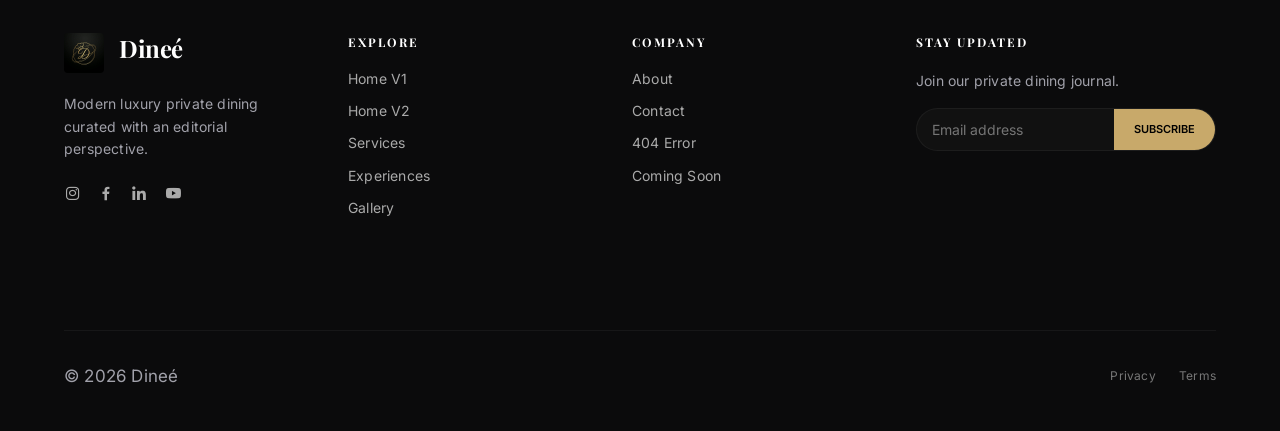
==== commit e220d400: "Fixed asset paths for GitHub Pages" ====
--- a/index.html
+++ b/index.html
@@ -105,34 +105,42 @@
 
     <!-- ===== SECTION 5: SAMPLE MENU ===== -->
     <section class="menu">
-        <div class="container">
+        <div class="container text-center">
             <div class="menu-header">
-                <span class="menu-sub">Seasonal Tasting</span>
+                <span class="tag">Seasonal Tasting</span>
                 <h2>Sample Menu</h2>
             </div>
 
             <div class="menu-list">
                 <div class="menu-item">
                     <span class="course">Starter</span>
+                    <span class="dot-leader"></span>
                     <span class="dish">Truffle Infused Wild Mushroom Soup</span>
                 </div>
                 <div class="menu-item">
                     <span class="course">Palate Cleanser</span>
+                    <span class="dot-leader"></span>
                     <span class="dish">Lemon & Basil Sorbet</span>
                 </div>
                 <div class="menu-item">
                     <span class="course">Main</span>
+                    <span class="dot-leader"></span>
                     <span class="dish">Herb Crusted New Zealand Lamb</span>
                 </div>
                 <div class="menu-item">
                     <span class="course">Dessert</span>
+                    <span class="dot-leader"></span>
                     <span class="dish">70% Dark Chocolate Delicacy</span>
                 </div>
+
             </div>
 
-            <a href="./pages/services.html" class="btn-secondary" style="margin-top: 60px; display: inline-block;">View All Menus</a>
+            <div class="menu-action" style="margin-top: 60px;">
+                <a href="./pages/services.html" class="cta-btn">View All Menus</a>
+            </div>
         </div>
     </section>
+
 
     <!-- ===== SECTION 6: TESTIMONIALS ===== -->
     <section class="testimonials">
--- a/assets/css/style.css
+++ b/assets/css/style.css
@@ -2118,46 +2118,107 @@
   border-radius: 4px;
 }
 
-/* ===== MENU SECTION ===== */
+/* ===== MENU SECTION (Home V1) ===== */
 .menu {
-  background: #0B0B0C;
-  text-align: center;
+    background: var(--bg); /* Responsive to theme token */
+    text-align: center;
+}
+
+.menu .menu-header {
+    margin-bottom: 60px;
 }
 
 .menu h2 {
-  font-size: clamp(32px, 6vw, 52px);
-  margin: 15px 0 0;
+    font-size: clamp(34px, 7vw, 56px);
+    margin-top: 15px;
 }
 
 .menu-list {
-  max-width: 800px;
-  margin: 50px auto 0;
+    max-width: 900px;
+    margin: 0 auto;
+    display: flex;
+    flex-direction: column;
 }
 
 .menu-item {
-  display: flex;
-  flex-direction: column; /* Mobile stack */
-  gap: 8px;
-  align-items: flex-start;
-  padding: 20px 0;
-  border-bottom: 1px solid var(--border);
-  transition: 0.3s ease;
-  text-align: left;
-}
-
-@media (min-width: 640px) {
-  .menu-item {
-    flex-direction: row;
+    display: flex;
     justify-content: space-between;
-    align-items: center;
-  }
-}
-
-.dish {
+    align-items: flex-end; /* Align to baseline of text */
+    padding: 30px 10px;
+    border-bottom: 1px solid var(--border);
+    transition: all 0.4s cubic-bezier(0.2, 0.8, 0.2, 1);
+    position: relative;
+    gap: 10px;
+}
+
+/* Structural Dot Leader (No Masking Required) */
+.dot-leader {
+    flex-grow: 1;
+    height: 10px;
+    border-bottom: 2px dotted rgba(200,169,106,0.3); /* The dots */
+    margin: 0 10px 8px; /* Offset to sit between text */
+    display: none; /* Hide on mobile defaults */
+}
+
+@media (min-width: 768px) {
+    .dot-leader { display: block; }
+}
+
+/* MOBILE REFINEMENT: Stack menu items vertically */
+@media (max-width: 767px) {
+    .menu-item {
+        flex-direction: column;
+        align-items: flex-start;
+        padding: 25px 5px;
+        gap: 8px;
+    }
+    .menu-item .course {
+        min-width: auto;
+        font-size: 11px;
+    }
+    .menu-item .dish {
+        text-align: left;
+        padding-left: 0;
+        font-size: 22px;
+    }
+    .dot-leader { display: none !important; }
+}
+
+.menu-item .course {
+    font-size: 13px;
+    text-transform: uppercase;
+    letter-spacing: 2px;
+    color: var(--primary);
+    font-weight: 600;
+    min-width: 140px;
+    text-align: left;
+    white-space: nowrap;
+}
+
+.menu-item .dish {
+    font-family: var(--font-heading);
+    font-size: clamp(20px, 3.5vw, 32px);
     color: var(--text);
-    font-size: clamp(18px, 2.5vw, 24px);
-    font-family: var(--font-heading);
-}
+    text-align: right;
+    line-height: 1.1;
+    z-index: 2;
+    background: transparent !important; /* Container removed as requested */
+    padding-left: 0;
+}
+
+
+/* Hover Interaction: High-Precision Highlight */
+.menu-item:hover {
+    border-bottom-color: var(--primary);
+    padding-left: 15px; /* Subtle indent */
+    padding-right: 5px;
+}
+
+.menu-item:hover .dish {
+    color: var(--primary);
+    transform: translateX(-5px);
+}
+
 
 /* ===== TESTIMONIALS & CTA ===== */
 .testimonials {
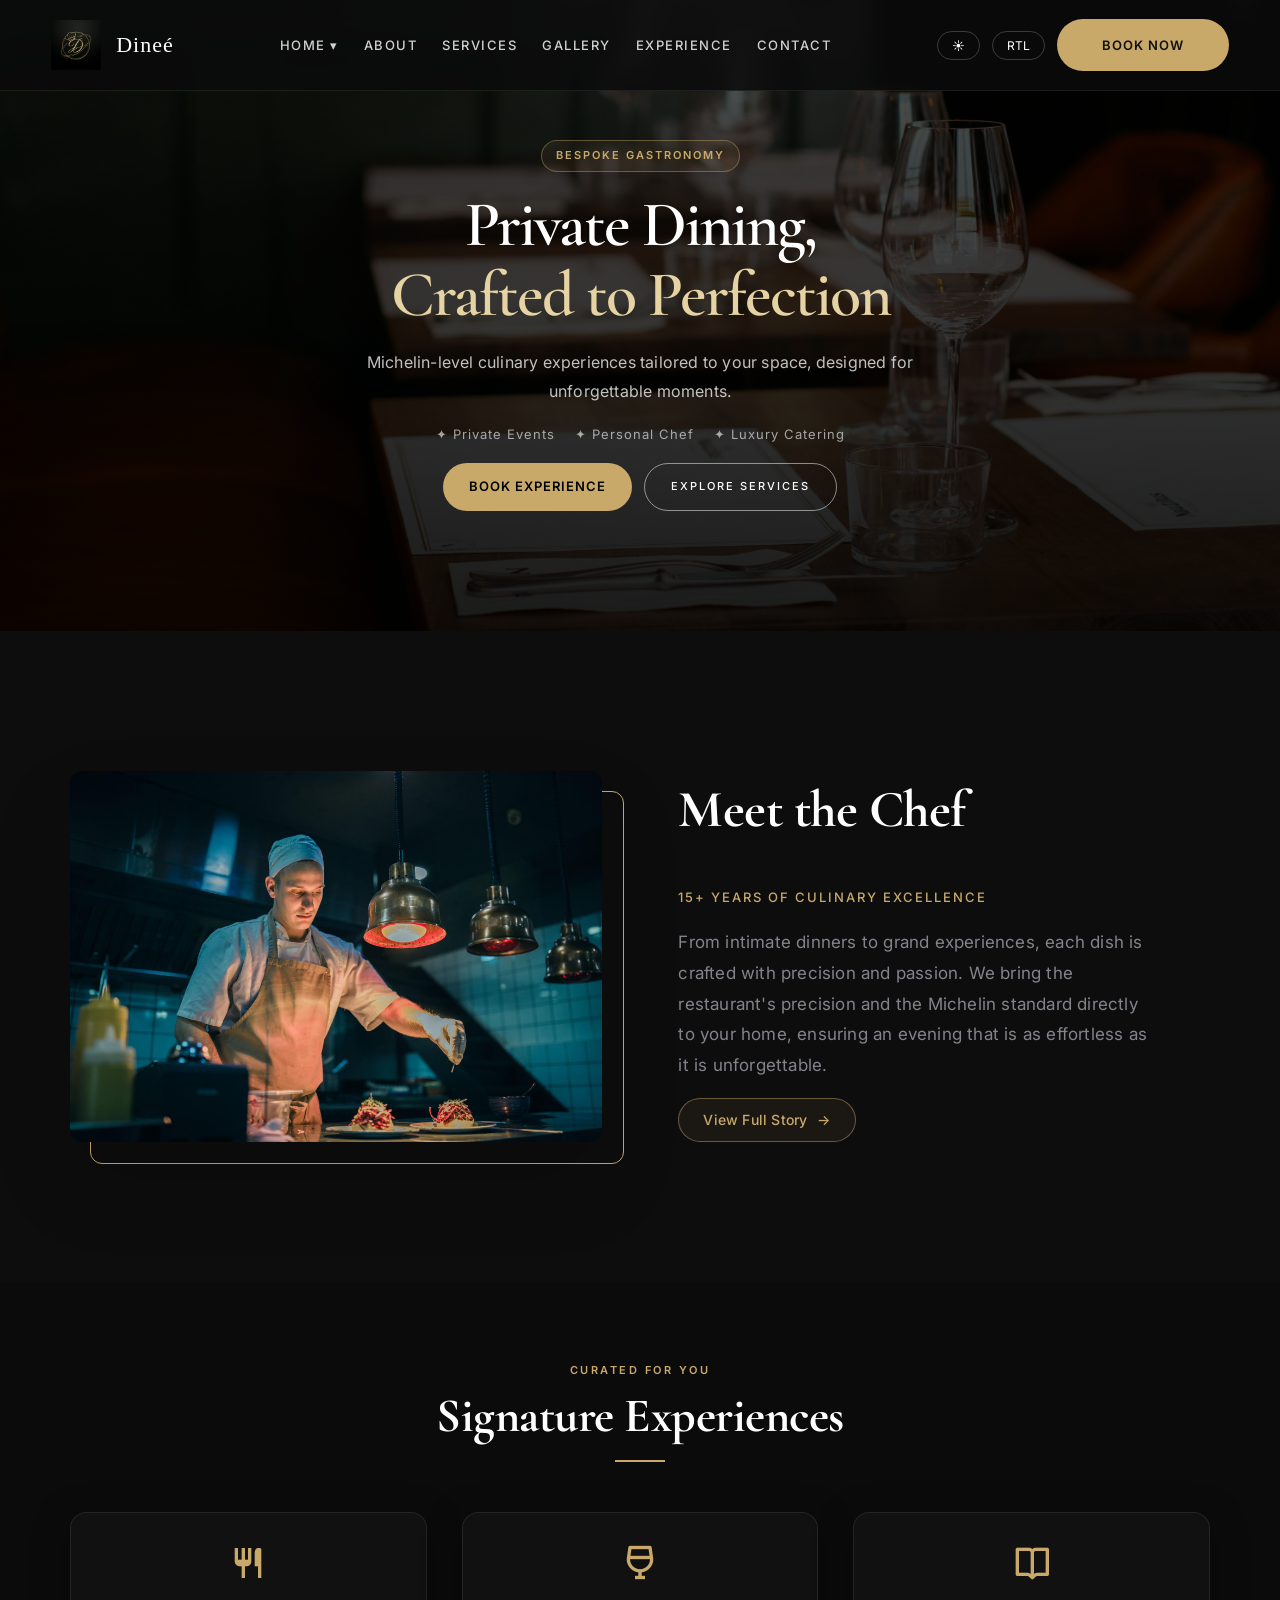
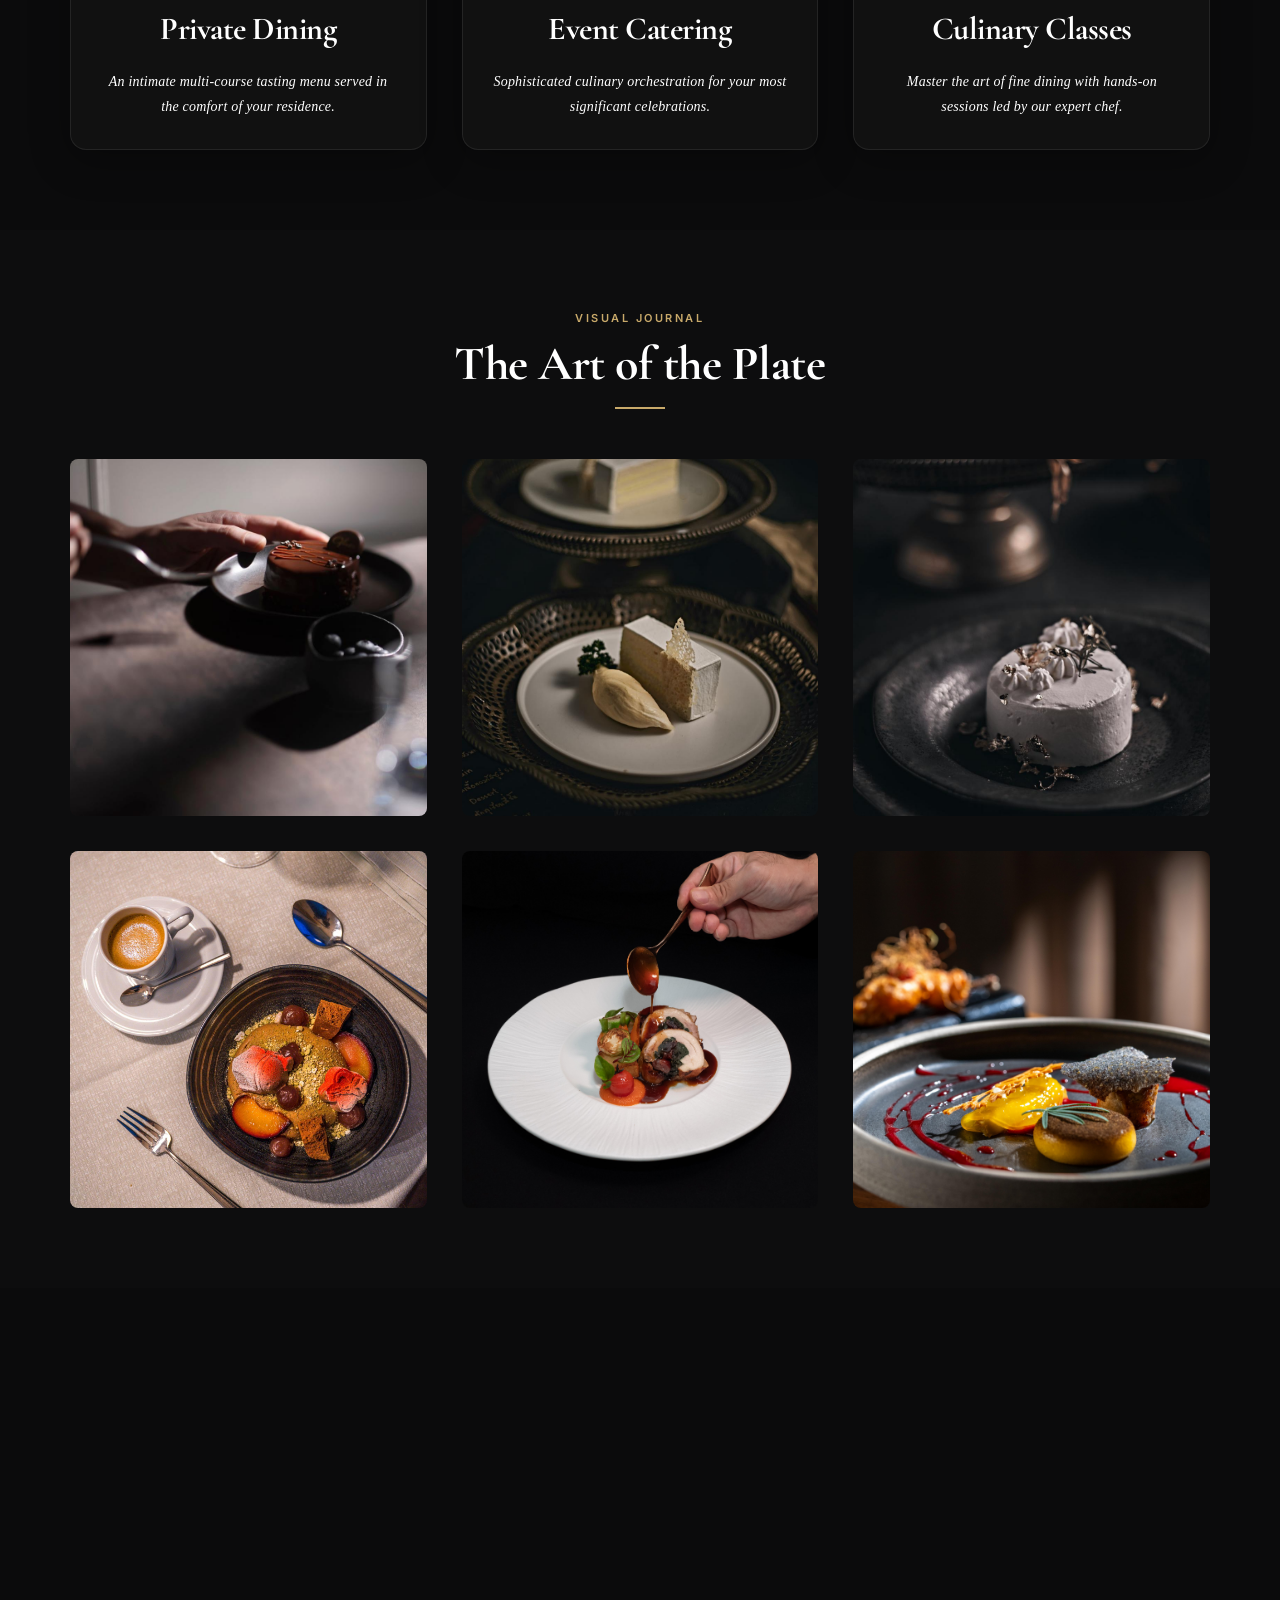
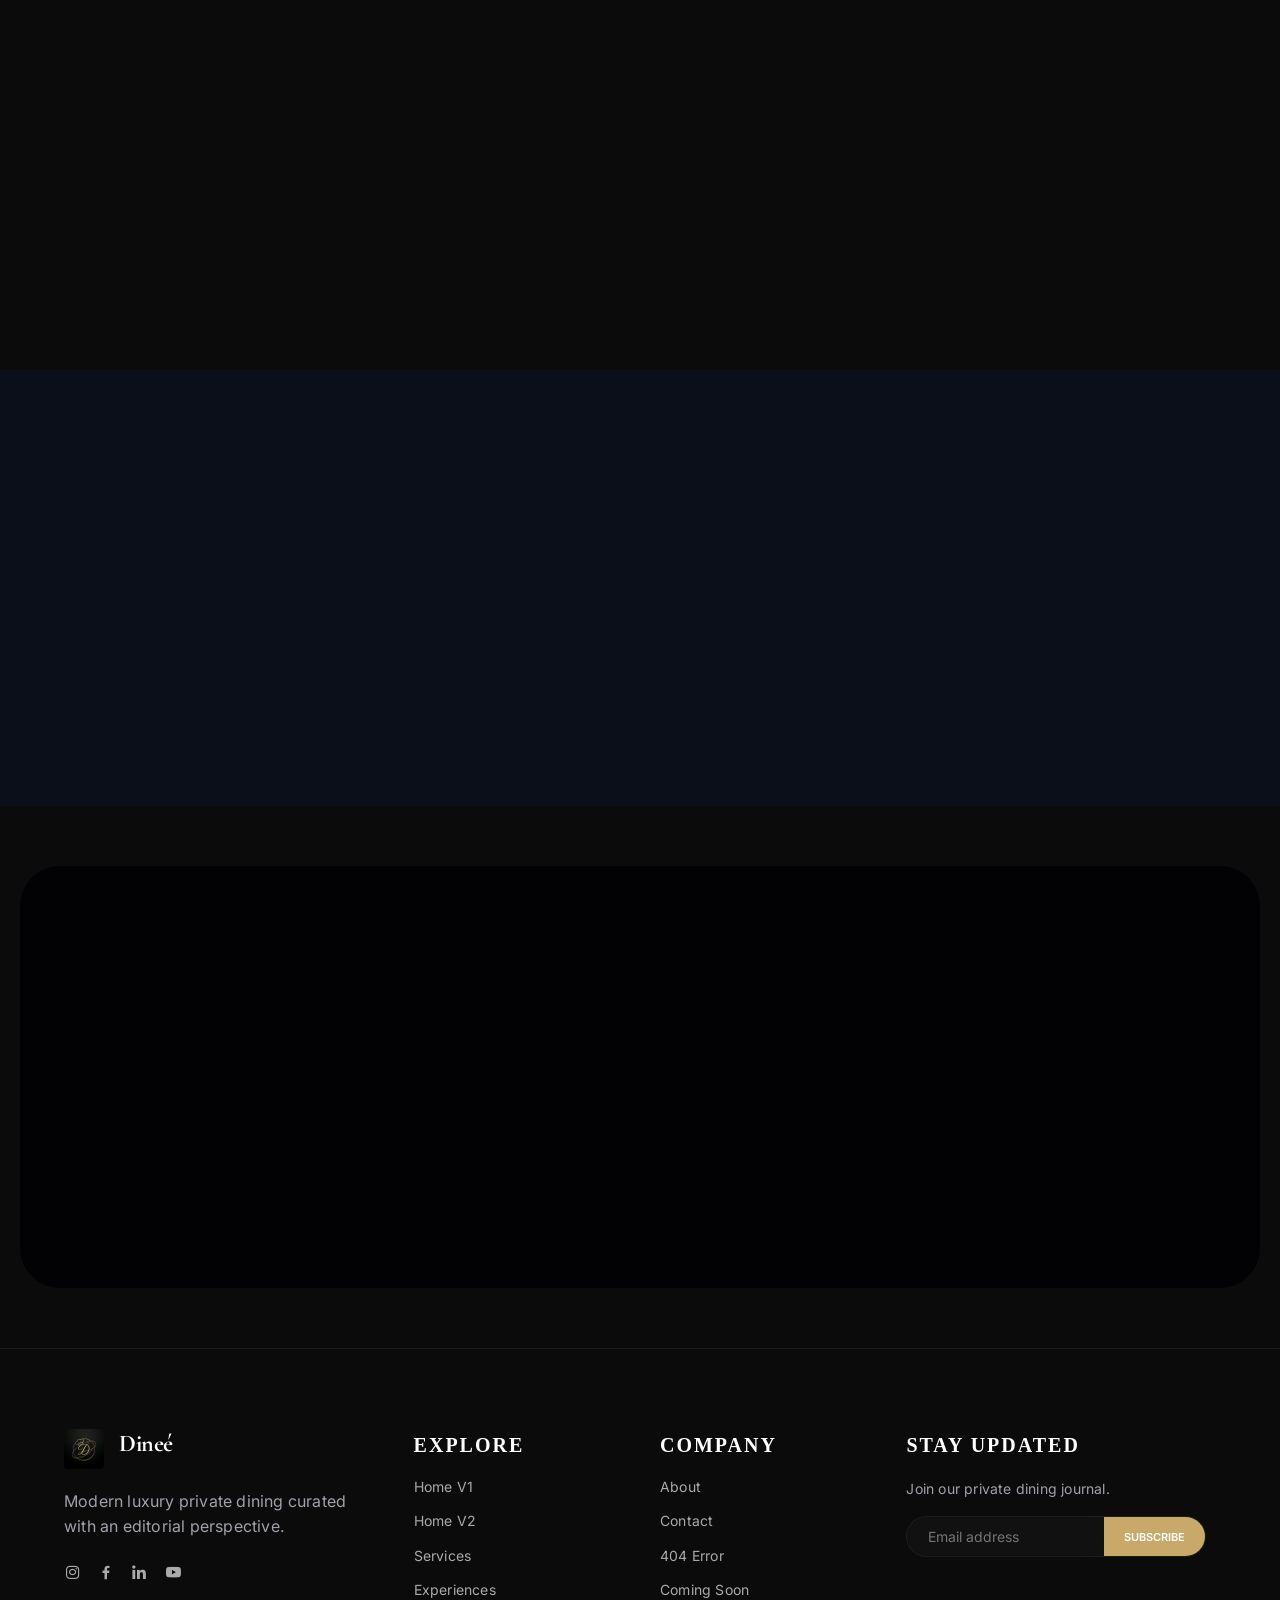
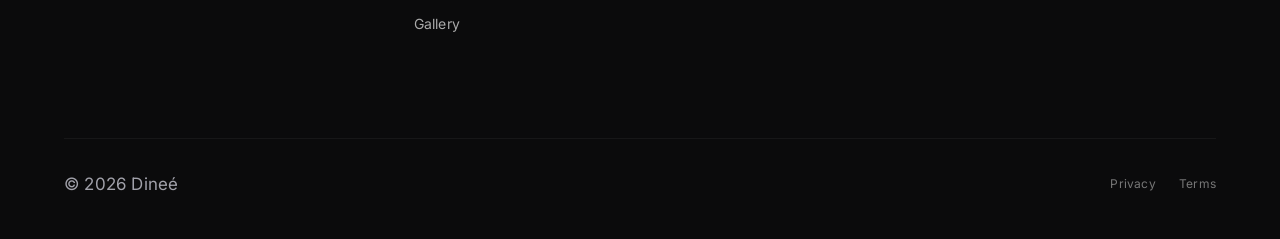
==== commit ab49c7b4: "Refined UI: hero, testimonial, gallery spacing, theme fixes" ====
--- a/index.html
+++ b/index.html
@@ -6,10 +6,11 @@
     <title>Dineé | Modern Luxury Private Chef</title>
     <link rel="icon" type="image/png" href="./assets/images/logo.png">
     <link rel="preconnect" href="https://fonts.googleapis.com">
-    <link href="https://fonts.googleapis.com/css2?family=Playfair+Display:ital,wght@0,400..900;1,400..900&family=Inter:wght@300;400;500;600&display=swap" rel="stylesheet">
+    <link href="https://fonts.googleapis.com/css2?family=Cormorant+Garamond:wght@400;600&family=Inter:wght@300;400;500&display=swap" rel="stylesheet">
     <link rel="stylesheet" href="https://cdnjs.cloudflare.com/ajax/libs/font-awesome/6.4.2/css/all.min.css">
     <link href='https://unpkg.com/boxicons@2.1.4/css/boxicons.min.css' rel='stylesheet'>
     <link rel="stylesheet" href="./assets/css/style.css">
+    <link rel="stylesheet" href="./assets/css/home-v1.css">
 </head>
 <body class="home-v1">
 
@@ -20,41 +21,49 @@
     <section class="hero hero-md">
         <div class="hero-bg" style="background-image: url('./assets/images/home%20v1/hero%20img.jpg');"></div>
         <div class="hero-content">
-            <span class="tag">Bespoke Gastronomy</span>
-            <h1>Private Dining,<br>Redefined</h1>
-            <p>Luxury chef experiences crafted exclusively for your space, bringing the Michelin standard to your table.</p>
-            <div class="hero-buttons">
-                <a href="./pages/contact.html" class="btn-primary">Book an Experience</a>
-                <a href="./pages/services.html" class="btn-secondary">Explore Services</a>
+            <span class="hero-tag">BESPOKE GASTRONOMY</span>
+
+            <h1>
+                Private Dining,<br>
+                <span class="highlight">Crafted to Perfection</span>
+            </h1>
+
+            <p>
+                Michelin-level culinary experiences tailored to your space,
+                designed for unforgettable moments.
+            </p>
+
+            <div class="hero-trust">
+                ✦ Private Events &nbsp;&nbsp; ✦ Personal Chef &nbsp;&nbsp; ✦ Luxury Catering
+            </div>
+
+            <div class="hero-actions">
+                <a href="./pages/contact.html" class="btn-primary">Book Experience</a>
+                <a href="./pages/services.html" class="btn-outline">Explore Services</a>
             </div>
         </div>
     </section>
 
     <!-- ===== SECTION 2: ABOUT THE CHEF ===== -->
     <section class="about culinary-narrative">
-        <div class="about-container">
-            <div class="about-image">
-                <div class="image-frame">
-                    <img src="./assets/images/home v1/The Culinary Narrative.jpg" alt="The Culinary Narrative">
-                </div>
-            </div>
-            <div class="about-content">
-                <span class="tag">The Culinary Narrative</span>
+        <div class="chef-section container">
+            <div class="chef-img reveal">
+                <img src="./assets/images/home%20v1/The%20Culinary%20Narrative.jpg" alt="The Culinary Narrative">
+            </div>
+            <div class="chef-content reveal">
                 <h2>Meet the Chef</h2>
-                <div class="narrative-body">
-                    <p>
-                        With a passion for refined cuisine and immersive dining,
-                        our chef crafts bespoke culinary journeys tailored to your space. 
-                        From intimate dinners to grand celebrations, we bring the restaurant's precision 
-                        and the Michelin standard directly to your home.
-                    </p>
-                    <p>
-                        Our commitment to excellence extends beyond the plate, as we orchestrate 
-                        every detail from the delicate setting to the flawless service, 
-                        ensuring an evening that is as effortless as it is unforgettable.
-                    </p>
-                </div>
-                <span class="about-signature">— Chef Dineé</span>
+                <p class="tagline">15+ Years of Culinary Excellence</p>
+
+                <p class="desc">
+                    From intimate dinners to grand experiences, each dish is crafted with precision and passion. 
+                    We bring the restaurant's precision and the Michelin standard directly to your home, 
+                    ensuring an evening that is as effortless as it is unforgettable.
+                </p>
+
+                <a href="./pages/about.html" class="chef-btn">
+                    View Full Story
+                    <span class="arrow">→</span>
+                </a>
             </div>
         </div>
     </section>
@@ -62,22 +71,25 @@
 
     <!-- ===== SECTION 3: SIGNATURE EXPERIENCES ===== -->
     <section class="experiences">
-        <div class="container">
-            <span class="label" style="color: var(--primary); letter-spacing: 2px;">Curated For You</span>
-            <h2>Signature Experiences</h2>
+        <div class="container reveal">
+            <div class="section-header">
+                <span class="section-tag">Curated For You</span>
+                <h2>Signature Experiences</h2>
+                <div class="section-line"></div>
+            </div>
 
             <div class="grid-luxury">
-                <div class="card">
+                <div class="card reveal">
                     <i class='bx bx-restaurant' style="font-size: 40px; color: var(--primary); margin-bottom: 20px; display: block;"></i>
                     <h3 style="margin-bottom: 15px;">Private Dining</h3>
                     <p style="color: var(--muted); font-size: 14px;">An intimate multi-course tasting menu served in the comfort of your residence.</p>
                 </div>
-                <div class="card">
+                <div class="card reveal">
                     <i class='bx bx-wine' style="font-size: 40px; color: var(--primary); margin-bottom: 20px; display: block;"></i>
                     <h3 style="margin-bottom: 15px;">Event Catering</h3>
                     <p style="color: var(--muted); font-size: 14px;">Sophisticated culinary orchestration for your most significant celebrations.</p>
                 </div>
-                <div class="card">
+                <div class="card reveal">
                     <i class='bx bx-book-open' style="font-size: 40px; color: var(--primary); margin-bottom: 20px; display: block;"></i>
                     <h3 style="margin-bottom: 15px;">Culinary Classes</h3>
                     <p style="color: var(--muted); font-size: 14px;">Master the art of fine dining with hands-on sessions led by our expert chef.</p>
@@ -88,55 +100,76 @@
 
     <!-- ===== SECTION 4: GALLERY ===== -->
     <section class="gallery">
-        <div class="container">
-            <span class="label" style="color: var(--primary); letter-spacing: 2px;">Visual Journal</span>
-            <h2>The Art of the Plate</h2>
+        <div class="container reveal">
+            <div class="section-header">
+                <span class="section-tag">Visual Journal</span>
+                <h2>The Art of the Plate</h2>
+                <div class="section-line"></div>
+            </div>
 
             <div class="grid-luxury">
-                <img src="./assets/images/home%20v1/Visual%20Journal%20pic%20-01.jpg" alt="Visual Journal 1">
-                <img src="./assets/images/home%20v1/Visual%20Journal%20pic%20-02.jpg" alt="Visual Journal 2">
-                <img src="./assets/images/home%20v1/Visual%20Journal%20pic-03.jpg" alt="Visual Journal 3">
-                <img src="./assets/images/home%20v1/Visual%20Journal%20pic%20-04.jpg" alt="Visual Journal 4">
-                <img src="./assets/images/home%20v1/Visual%20Journal%20pic%20-05.jpg" alt="Visual Journal 5">
-                <img src="./assets/images/home%20v1/Visual%20Journal%20pic%20-06.jpg" alt="Visual Journal 6">
+                <div class="gallery-item">
+                    <img src="./assets/images/home%20v1/Visual%20Journal%20pic%20-01.jpg" alt="Visual Journal 1">
+                    <div class="gallery-overlay"><span>View Dish</span></div>
+                </div>
+                <div class="gallery-item">
+                    <img src="./assets/images/home%20v1/Visual%20Journal%20pic%20-02.jpg" alt="Visual Journal 2">
+                    <div class="gallery-overlay"><span>View Dish</span></div>
+                </div>
+                <div class="gallery-item">
+                    <img src="./assets/images/home%20v1/Visual%20Journal%20pic-03.jpg" alt="Visual Journal 3">
+                    <div class="gallery-overlay"><span>View Dish</span></div>
+                </div>
+                <div class="gallery-item">
+                    <img src="./assets/images/home%20v1/Visual%20Journal%20pic%20-04.jpg" alt="Visual Journal 4">
+                    <div class="gallery-overlay"><span>View Dish</span></div>
+                </div>
+                <div class="gallery-item">
+                    <img src="./assets/images/home%20v1/Visual%20Journal%20pic%20-05.jpg" alt="Visual Journal 5">
+                    <div class="gallery-overlay"><span>View Dish</span></div>
+                </div>
+                <div class="gallery-item">
+                    <img src="./assets/images/home%20v1/Visual%20Journal%20pic%20-06.jpg" alt="Visual Journal 6">
+                    <div class="gallery-overlay"><span>View Dish</span></div>
+                </div>
             </div>
         </div>
     </section>
 
     <!-- ===== SECTION 5: SAMPLE MENU ===== -->
     <section class="menu">
-        <div class="container text-center">
-            <div class="menu-header">
-                <span class="tag">Seasonal Tasting</span>
+        <div class="container reveal">
+            <div class="section-header">
+                <span class="section-tag">Seasonal Tasting</span>
                 <h2>Sample Menu</h2>
+                <div class="section-line"></div>
             </div>
 
             <div class="menu-list">
-                <div class="menu-item">
+                <div class="menu-item reveal">
                     <span class="course">Starter</span>
-                    <span class="dot-leader"></span>
                     <span class="dish">Truffle Infused Wild Mushroom Soup</span>
-                </div>
-                <div class="menu-item">
+                    <span class="price">$24</span>
+                </div>
+                <div class="menu-item reveal">
                     <span class="course">Palate Cleanser</span>
-                    <span class="dot-leader"></span>
                     <span class="dish">Lemon & Basil Sorbet</span>
-                </div>
-                <div class="menu-item">
+                    <span class="price">$18</span>
+                </div>
+                <div class="menu-item reveal">
                     <span class="course">Main</span>
-                    <span class="dot-leader"></span>
                     <span class="dish">Herb Crusted New Zealand Lamb</span>
-                </div>
-                <div class="menu-item">
+                    <span class="price">$65</span>
+                </div>
+                <div class="menu-item reveal">
                     <span class="course">Dessert</span>
-                    <span class="dot-leader"></span>
                     <span class="dish">70% Dark Chocolate Delicacy</span>
-                </div>
-
-            </div>
-
-            <div class="menu-action" style="margin-top: 60px;">
-                <a href="./pages/services.html" class="cta-btn">View All Menus</a>
+                    <span class="price">$22</span>
+                </div>
+            </div>
+
+            <div class="menu-action reveal">
+                <a href="./pages/services.html" class="btn-gold">View All Menus</a>
             </div>
         </div>
     </section>
@@ -144,20 +177,36 @@
 
     <!-- ===== SECTION 6: TESTIMONIALS ===== -->
     <section class="testimonials">
-        <div class="container">
-            <div class="testimonial">
-                <p>"An unforgettable dining experience. Truly world-class precision brought directly into our home. The attention to detail is unmatched."</p>
-                <span>— Alexander Malone, Beverly Hills</span>
+        <div class="container reveal">
+            <div class="section-header">
+                <span class="section-tag">Testimonials</span>
+                <h2>Guest Voices</h2>
+                <div class="section-line"></div>
+            </div>
+            <div class="testimonial-slider">
+                <div class="testimonial-item">
+                    <p>"An unforgettable dining experience. Truly world-class precision brought directly into our home. The attention to detail is unmatched."</p>
+                    <span>— Alexander Malone, Beverly Hills</span>
+                </div>
+                <div class="testimonial-item">
+                    <p>"The culinary journey was beyond expectations. Every dish told a story of passion and excellence."</p>
+                    <span>— Sarah Jenkins, London</span>
+                </div>
+                <div class="testimonial-item">
+                    <p>"Michelin-level dining in the comfort of our own dining room. A truly bespoke experience."</p>
+                    <span>— Michael Chen, New York</span>
+                </div>
             </div>
         </div>
     </section>
 
     <!-- ===== SECTION 7: BOOKING CTA ===== -->
     <section class="cta">
-        <div class="container">
+        <div class="cta-bg"></div>
+        <div class="container reveal cta-content">
             <h2>Reserve Your Experience</h2>
-            <p style="margin-bottom: 40px; color: rgba(255,255,255,0.8);">Available for private bookings and exclusive events.</p>
-            <a href="./pages/contact.html" class="btn-primary">Book Now</a>
+            <p style="color: rgba(255,255,255,0.8);">Available for private bookings and exclusive events.</p>
+            <a href="./pages/contact.html" class="cta-btn">Book Now</a>
         </div>
     </section>
 
--- a/assets/css/style.css
+++ b/assets/css/style.css
@@ -142,23 +142,29 @@
     font-family: var(--font-body);
 }
 
-/* Luxury Gradient only for tags that don't specify their own color or in Dark Mode */
-.tag {
-    background: linear-gradient(90deg, #c6a15b, #f5d27a, #c6a15b);
-    -webkit-background-clip: text;
-    background-clip: text;
-    -webkit-text-fill-color: transparent;
-    text-shadow: 0 0 10px rgba(212,175,55,0.1);
-}
-
-/* Theme Awareness: In Light mode, ensure contrast */
-body.light .tag {
-    background: none;
-    -webkit-background-clip: unset;
-    background-clip: unset;
-    -webkit-text-fill-color: var(--primary); /* Use refined dark gold */
-    color: var(--primary);
-    text-shadow: none;
+/* Theme Awareness: Golden Pill standard for Contact & Experience */
+.contact-page .tag,
+.experience-page .tag,
+.contact-page .pill-label,
+.experience-page .pill-label {
+    display: inline-block !important;
+    width: fit-content !important;
+    background: transparent !important;
+    -webkit-text-fill-color: var(--primary) !important;
+    background-clip: initial !important;
+    -webkit-background-clip: initial !important;
+    border: 1px solid rgba(200, 169, 106, 0.45);
+    padding: 10px 35px;
+    border-radius: 50px;
+    color: var(--primary) !important;
+    letter-spacing: 4px;
+    font-size: 11px;
+}
+
+/* Decommission legacy underline for new pill manifests */
+.contact-page .hero .tag::after,
+.experience-page .hero .tag::after {
+    display: none !important;
 }
 
 
@@ -190,6 +196,70 @@
 }
 
 /* ================= UNIVERSAL HERO SYSTEM ================= */
+/* ==========================================================================
+   GALLERY PAGE: UNIFIED LAYOUT SYSTEM
+   ========================================================================== */
+
+.gallery-page .container {
+  width: 100%;
+  max-width: 1200px;
+  margin: 0 auto;
+  padding: 0 24px;
+}
+
+.gallery-section {
+  padding: 80px 0;
+}
+
+/* Gallery Content Images (Excluding branding) */
+.gallery-section img {
+  width: 100%;
+  display: block;
+  border-radius: 16px;
+}
+
+/* GOLD PILL LABEL SYSTEM */
+.pill-label {
+  display: inline-block;
+  width: fit-content; /* Prevent stretching */
+  padding: 8px 22px;
+  border-radius: 50px;
+  border: 1px solid rgba(200, 169, 106, 0.5);
+  background: rgba(200, 169, 106, 0.1) !important;
+  color: #E9D5A3 !important; /* Brighter gold for better visibility */
+  -webkit-text-fill-color: #E9D5A3 !important; /* Fix for .tag transparency */
+  background-clip: initial !important;
+  -webkit-background-clip: initial !important;
+  font-size: 11px;
+  text-transform: uppercase;
+  letter-spacing: 4px;
+  font-weight: 700; /* Bolder text */
+  margin-bottom: 25px;
+  backdrop-filter: blur(8px);
+  -webkit-backdrop-filter: blur(8px);
+  text-align: center;
+}
+
+body.light .pill-label {
+  background: rgba(200, 169, 106, 0.15) !important;
+  border-color: rgba(200, 169, 106, 0.6);
+  color: #9d7d3d !important;
+  -webkit-text-fill-color: #9d7d3d !important;
+}
+
+/* 1. HERO */
+.gallery-hero {
+  position: relative;
+  min-height: 70vh;
+  display: flex;
+  align-items: center;
+  justify-content: center;
+  text-align: center;
+  background-size: cover;
+  background-position: center;
+  padding: 160px 20px 80px;
+}
+
 .hero {
   position: relative;
   width: 100%;
@@ -209,7 +279,7 @@
 
 /* Height Variations */
 .hero-lg { min-height: 90vh; }
-.hero-md { min-height: 70vh; } /* 👈 DEFAULT */
+.hero-md { min-height: 50vh; } /* Reduced from 70vh */
 .hero-sm { min-height: 55vh; }
 
 /* Default to md if no class added */
@@ -424,7 +494,7 @@
 body.light .contact-main,
 body.light .contact-exclusive,
 body.light .contact-location,
-body.light .contact-final {
+body.light .contact-final:not(.contact-conversion) {
   background: var(--bg-light);
 }
 
@@ -837,43 +907,6 @@
 body.light.about-page {
   background: var(--bg-light);
   color: var(--text-light);
-}
-
-body.light.about-page .about-story,
-body.light.about-page .about-chef,
-body.light.about-page .timeline-section,
-body.light.about-page .philosophy {
-  background: var(--bg-light) !important;
-}
-
-body.light.about-page .about-story .story-title,
-body.light.about-page .timeline-section h2,
-body.light.about-page .about-chef h2 {
-  color: var(--text-light) !important;
-}
-
-body.light.about-page .about-story .sub-text,
-body.light.about-page .about-chef p,
-body.light.about-page .timeline-desc {
-  color: var(--muted-light) !important;
-}
-
-body.light.about-page .timeline-year {
-  color: var(--text-light) !important;
-}
-
-body.light.about-page .timeline-item::before {
-  background: rgba(0,0,0,0.1) !important;
-}
-
-body.light.about-page .timeline-item::after {
-  background: var(--primary) !important;
-}
-
-body.light.about-page .about-text {
-  background: transparent !important;
-  color: var(--text-light) !important;
-  box-shadow: none !important;
 }
 
 /* Consolidated Hero Text Visibility */
@@ -1323,7 +1356,7 @@
   display: flex;
   flex-direction: column;
   gap: 40px;
-  max-width: 1300px;
+  max-width: 1200px;
   margin: 0 auto;
 }
 
@@ -1350,9 +1383,9 @@
 }
 
 .footer-brand p {
-  font-size: 14px;
+  font-size: 16px;
   line-height: 1.6;
-  max-width: 300px;
+  max-width: 320px;
 }
 
 .footer-socials {
@@ -1380,7 +1413,7 @@
 
 .footer-links h4 {
   color: #fff;
-  font-size: 12px;
+  font-size: 20px;
   letter-spacing: 2px;
   text-transform: uppercase;
   margin-bottom: 15px;
@@ -1389,7 +1422,7 @@
 .footer-links a {
   display: block;
   font-size: 14px;
-  margin-bottom: 10px;
+  margin-bottom: 12px;
   color: #aaa;
   text-decoration: none;
   transition: 0.3s;
@@ -1399,10 +1432,99 @@
   color: var(--primary);
 }
 
-/* SUBSCRIBE SECTION */
+/* 5. SIGNATURE MOMENTS (EDITORIAL UPGRADE) */
+.signature-moments {
+  position: relative;
+  text-align: center;
+  background: radial-gradient(
+    circle at center,
+    rgba(200, 169, 106, 0.08),
+    transparent 70%
+  );
+  overflow: hidden;
+}
+
+.signature-moments .pill-label {
+  margin-left: auto;
+  margin-right: auto;
+}
+
+.signature-moments::before {
+  content: "";
+  position: absolute;
+  left: 50%;
+  transform: translateX(-50%);
+  width: 80px;
+  height: 1px;
+  background: rgba(200, 169, 106, 0.4);
+  top: 60px;
+}
+
+.signature-label {
+  display: block;
+  margin-left: auto;
+  margin-right: auto;
+}
+/* Inherits pill-label styles */
+
+.signature-title {
+  font-family: var(--font-heading);
+  font-size: clamp(48px, 6vw, 84px);
+  line-height: 1.05;
+  color: #ffffff !important;
+  margin-bottom: 30px;
+  font-weight: 700;
+  letter-spacing: -2px;
+}
+
+.signature-desc {
+  max-width: 700px;
+  margin: 0 auto;
+  font-size: clamp(17px, 2.5vw, 19px);
+  line-height: 1.8;
+  color: rgba(255, 255, 255, 0.6) !important;
+  font-style: italic;
+  font-family: var(--font-heading);
+}
+
+.signature-divider {
+  margin: 50px auto 0;
+  width: 1px;
+  height: 80px;
+  background: linear-gradient(
+    to bottom,
+    #C8A96A,
+    transparent
+  );
+}
+
+/* Light Mode: Signature Moments Restoration */
+body.light .signature-moments {
+    background: radial-gradient(
+      circle at center,
+      rgba(200, 169, 106, 0.12),
+      transparent 70%
+    );
+}
+
+body.light .signature-title {
+    color: #1a1a1a !important;
+}
+
+body.light .signature-desc {
+    color: #555 !important;
+}
+
+@media (max-width: 768px) {
+  .signature-moments {
+    padding: 80px 8%;
+  }
+}
+
+/* 6. EXCLUSIVE SECTION */
 .footer-subscribe h4 {
   color: #fff;
-  font-size: 12px;
+  font-size: 20px;
   letter-spacing: 2px;
   text-transform: uppercase;
   margin-bottom: 15px;
@@ -1557,8 +1679,8 @@
 
   .footer-container {
     display: grid;
-    grid-template-columns: repeat(4, 1fr);
-    gap: 50px;
+    grid-template-columns: 1.5fr 1fr 1fr 1.5fr;
+    gap: 40px;
     align-items: start;
   }
 
@@ -2872,7 +2994,7 @@
 /* EXPERIENCE FLOW */
 .service-flow {
   background: #0B0B0C;
-  padding: 100px 10%; /* More editorial horizontal space */
+  padding: 80px 10%; /* Reduced from 100px */
 }
 
 .service-flow h2 {
@@ -2942,7 +3064,7 @@
 /* SAMPLE EXPERIENCE */
 .sample-experience {
   background: #0D0D0E;
-  padding: 100px 10%; /* More editorial horizontal space */
+  padding: 80px 10%; /* Reduced from 100px */
   text-align: center;
 }
 
@@ -3003,7 +3125,7 @@
   background: #0B0B0C;
   border-top: 1px solid rgba(200,169,106,0.1);
   border-bottom: 1px solid rgba(200,169,106,0.1);
-  padding: 120px 10%; /* More luxury breathing room */
+  padding: 80px 10%; /* Reduced from 120px */
   display: flex;
   justify-content: center;
 }
@@ -3069,6 +3191,16 @@
   background: linear-gradient(rgba(0,0,0,0.6), rgba(0,0,0,0.6)), url('../images/gallery/hero%20section%20img.jpg') center/cover no-repeat;
   border-bottom: 1px solid rgba(255,255,255,0.03);
   color: #fff;
+}
+
+/* Gold Heading Manifest for Gallery */
+.gallery-page .hero h1 {
+    background: linear-gradient(135deg, #C8A96A 0%, #E9D5A3 50%, #C8A96A 100%);
+    -webkit-background-clip: text;
+    background-clip: text;
+    -webkit-text-fill-color: transparent;
+    text-shadow: 0 10px 30px rgba(200, 169, 106, 0.15);
+    font-weight: 700;
 }
 
 .gallery-hero::before {
@@ -3093,9 +3225,299 @@
   margin-bottom: 20px;
 }
 
-/* Legacy Gallery Hero Removed */
-
-/* SECTION LABEL (REUSABLE) */
+/* 2. SPOTLIGHT (FEATURED MOMENT) */
+.spotlight {
+  padding: 100px 0;
+  background: #0B0B0C;
+  position: relative;
+  overflow: hidden;
+}
+
+.spotlight-container {
+  display: grid;
+  grid-template-columns: 1fr 1fr;
+  gap: 60px;
+  align-items: center;
+  max-width: 1300px;
+  margin: 0 auto;
+}
+
+.spotlight-content {
+  flex: 1;
+  max-width: 500px;
+}
+
+.spotlight-label {
+  display: inline-block;
+  margin-bottom: 20px;
+}
+
+.spotlight-content h2 {
+  font-family: var(--font-heading);
+  font-size: clamp(36px, 5vw, 56px);
+  margin: 0 0 25px;
+  color: #ffffff !important;
+  line-height: 1.1;
+}
+
+.spotlight-desc {
+  color: rgba(255, 255, 255, 0.7) !important;
+  font-size: 16px;
+  line-height: 1.8;
+  margin-top: 20px;
+}
+
+.spotlight-sub {
+  color: rgba(255, 255, 255, 0.5) !important;
+  font-size: 14px;
+  margin-top: 15px;
+  line-height: 1.7;
+}
+
+.spotlight-highlights {
+  display: flex;
+  gap: 12px;
+  margin-top: 35px;
+  flex-wrap: wrap;
+}
+
+.spotlight-highlights span {
+  font-size: 10px;
+  letter-spacing: 2px;
+  text-transform: uppercase;
+  padding: 8px 18px;
+  border-radius: 30px;
+  border: 1px solid rgba(200, 169, 106, 0.3);
+  color: #C8A96A;
+  background: rgba(200, 169, 106, 0.05);
+  font-weight: 600;
+}
+
+.spotlight-image {
+  flex: 1.2;
+}
+
+.spotlight-image img {
+  width: 100%;
+  border-radius: 12px;
+  box-shadow: 0 40px 100px rgba(0,0,0,0.6);
+  transition: 1s cubic-bezier(0.165, 0.84, 0.44, 1);
+}
+
+.spotlight-image:hover img {
+  transform: scale(1.02) translateY(-10px);
+  box-shadow: 0 60px 120px rgba(0,0,0,0.8);
+}
+
+/* Light Mode: Spotlight Consistency */
+body.light .spotlight {
+    background: #ffffff !important;
+}
+
+body.light .spotlight-content h2 {
+    color: #1a1a1a !important;
+}
+
+body.light .spotlight-desc {
+    color: #333 !important;
+}
+
+body.light .spotlight-sub {
+    color: #555 !important;
+}
+
+body.light .spotlight-highlights span {
+    background: rgba(200, 169, 106, 0.1);
+    border-color: rgba(200, 169, 106, 0.5);
+}
+
+@media (max-width: 900px) {
+  .spotlight-container {
+    grid-template-columns: 1fr;
+    text-align: center;
+    gap: 60px;
+  }
+  .spotlight-content {
+    max-width: 100%;
+  }
+
+  .spotlight-highlights {
+    justify-content: center;
+    flex-wrap: nowrap;
+    gap: 8px;
+  }
+
+  .spotlight-highlights span {
+    font-size: 9px;
+    padding: 6px 12px;
+    white-space: nowrap;
+  }
+}
+
+/* 3. CURATED VISUAL COLLECTION */
+.gallery-header {
+  margin-bottom: 60px;
+  text-align: left;
+}
+
+.horizontal-gallery .section-label {
+  text-align: center;
+  margin-bottom: 60px;
+}
+
+.horizontal-gallery .pill-label {
+  margin-left: auto;
+  margin-right: auto;
+}
+
+.gallery-header .section-quote {
+  text-align: left;
+  margin: 0 0 30px;
+  max-width: 600px;
+  color: #777 !important;
+  font-family: var(--font-heading);
+  font-style: italic;
+  font-size: 16px;
+  line-height: 1.8;
+}
+
+.gallery-filters {
+  display: flex;
+  gap: 15px;
+  margin-top: 30px;
+  flex-wrap: wrap;
+}
+
+.gallery-filters span {
+  padding: 10px 24px;
+  border-radius: 40px;
+  font-size: 11px;
+  letter-spacing: 2px;
+  text-transform: uppercase;
+  border: 1px solid rgba(255, 255, 255, 0.08);
+  color: #777;
+  transition: all 0.4s cubic-bezier(0.165, 0.84, 0.44, 1);
+  cursor: pointer;
+  background: rgba(255, 255, 255, 0.02);
+  font-weight: 500;
+}
+
+.gallery-filters span.active,
+.gallery-filters span:hover {
+  color: #C8A96A;
+  border-color: #C8A96A;
+  background: rgba(200, 169, 106, 0.1);
+}
+
+/* GRID SYSTEM */
+.gallery-grid {
+  display: grid;
+  grid-template-columns: repeat(3, 1fr);
+  gap: 30px;
+  max-width: 1200px;
+  margin: 0 auto 30px;
+  padding: 0 40px;
+}
+
+/* PREMIUM GALLERY ITEM CARDS */
+.gallery-item {
+  position: relative;
+  overflow: hidden;
+  border-radius: 12px;
+  aspect-ratio: 4/5;
+  background: #111;
+  cursor: pointer;
+}
+
+.gallery-item img {
+  width: 100%;
+  height: 100%;
+  object-fit: cover;
+  transition: transform 1.2s cubic-bezier(0.165, 0.84, 0.44, 1);
+}
+
+.gallery-item::after {
+  content: "";
+  position: absolute;
+  inset: 0;
+  background: linear-gradient(to top, rgba(0,0,0,0.8) 0%, transparent 60%);
+  opacity: 0;
+  transition: opacity 0.6s ease;
+  z-index: 1;
+}
+
+.gallery-item:hover img {
+  transform: scale(1.12);
+}
+
+.gallery-item:hover::after {
+  opacity: 1;
+}
+
+.gallery-info {
+  position: absolute;
+  bottom: 30px;
+  left: 30px;
+  z-index: 2;
+  color: #fff;
+  opacity: 0;
+  transform: translateY(20px);
+  transition: all 0.6s cubic-bezier(0.165, 0.84, 0.44, 1);
+  text-align: left;
+}
+
+.gallery-info h4 {
+  font-family: var(--font-heading);
+  font-size: 22px;
+  margin: 0 0 5px;
+  color: #fff !important;
+}
+
+.gallery-info span {
+  font-size: 11px;
+  text-transform: uppercase;
+  letter-spacing: 2px;
+  color: #C8A96A !important;
+  opacity: 0.9;
+}
+
+.gallery-item:hover .gallery-info {
+  opacity: 1;
+  transform: translateY(0);
+}
+
+/* Light Theme: Gallery Restoration */
+body.light .gallery-filters span {
+    border-color: rgba(0, 0, 0, 0.05);
+    background: #fdfdfc;
+}
+
+body.light .gallery-header h3 {
+    color: #1a1a1a !important;
+}
+
+/* MOBILE FIX */
+@media (max-width: 1024px) {
+  .gallery-grid {
+    grid-template-columns: repeat(2, 1fr);
+  }
+}
+
+@media (max-width: 600px) {
+  .gallery-header {
+    text-align: center;
+    padding: 0 20px;
+  }
+  .gallery-filters {
+    justify-content: center;
+  }
+  .gallery-grid {
+    grid-template-columns: 1fr;
+    padding: 0 20px;
+  }
+}
+
+/* 3. SECTION LABEL (REUSABLE) */
 .section-label {
   text-align: center;
   padding: 50px 20px 15px;
@@ -3169,10 +3591,8 @@
 .gallery-grid {
   display: grid;
   grid-template-columns: repeat(3, 1fr);
-  gap: 20px;
-  padding: 0 8%;
-  max-width: 1200px;
-  margin: 0 auto 20px;
+  gap: 24px;
+  margin-bottom: 24px;
 }
 
 .gallery-item {
@@ -3255,7 +3675,7 @@
 
 /* 6. FEATURE STRIP (SPOTLIGHT) */
 .gallery-feature {
-  padding: 80px 8%;
+  padding: 100px 0;
   text-align: center;
   background: radial-gradient(circle at center, #161412 0%, #0b0b0c 100%);
   position: relative;
@@ -3304,16 +3724,22 @@
   transform: translateX(-50%);
 }
 
-/* 7. EXCLUSIVE BLOCK (FRAMED LUXURY PANEL) */
+.exclusive-box .pill-label {
+    margin-left: auto;
+    margin-right: auto;
+    display: block;
+    margin-bottom: 30px;
+}
+
 .exclusive {
-  padding: 80px 20px;
+  padding: 100px 0;
   display: flex;
   justify-content: center;
   background: #0B0B0C;
 }
 
 .exclusive-box {
-  padding: 60px 80px;
+  padding: 60px 40px; /* Adjusted for mobile */
   border: 1px solid rgba(200,169,106,0.25);
   border-radius: 20px;
   text-align: center;
@@ -3322,13 +3748,16 @@
   backdrop-filter: blur(10px);
   -webkit-backdrop-filter: blur(10px);
   box-shadow: 0 40px 100px rgba(0,0,0,0.6);
-  animation: luxuryFloat 8s ease-in-out infinite;
-  transition: 0.6s cubic-bezier(0.2, 0.8, 0.2, 1);
+  /* Animation removed for solid card feel */
+  transition: 0.4s ease;
+  display: flex;
+  flex-direction: column;
+  align-items: center; 
 }
 
 .exclusive-box:hover {
   border-color: rgba(200,169,106,0.5);
-  transform: translateY(-5px) scale(1.01);
+  /* Scaling removed for stability */
 }
 
 .exclusive-box span {
@@ -3546,20 +3975,23 @@
 
 /* 5. BEHIND THE SCENES */
 .behind-scenes {
-  padding: 70px 8%;
-  text-align: left;
-  display: flex;
+  background: #0B0B0C;
+  display: grid;
+  grid-template-columns: 1fr 1.3fr;
+  gap: clamp(40px, 8vw, 100px);
   align-items: center;
-  gap: 60px;
-  background: linear-gradient(to right, #0b0b0c, #0d0d0e);
+  position: relative;
+  overflow: hidden;
 }
 
 .behind-scenes .behind-image {
-  width: 38%;
+  position: relative;
+  width: 110%; /* Creates premium overlap */
   aspect-ratio: 1 / 1;
-  border-radius: 14px;
+  border-radius: 16px;
   overflow: hidden;
-  flex-shrink: 0;
+  z-index: 2;
+  box-shadow: 0 40px 80px rgba(0,0,0,0.5);
 }
 
 .behind-scenes .behind-image img {
@@ -3574,64 +4006,96 @@
 }
 
 .behind-scenes .content {
-  flex: 1;
+  position: relative;
+  z-index: 1;
+  padding-right: 40px;
+}
+
+.behind-scenes .content::after {
+  content: "";
+  position: absolute;
+  right: -20px;
+  top: 20%;
+  height: 60%;
+  width: 1px;
+  background: rgba(200,169,106,0.15);
 }
 
 .behind-scenes .content .tag {
-  color: var(--primary);
-  text-transform: uppercase;
-  letter-spacing: 5px;
-  font-size: 10px;
-  font-family: var(--font-body);
-  font-weight: 500;
-  display: block;
-  margin-bottom: 18px;
-}
+  display: inline-block;
+}
+/* Inherits pill-label styles */
 
 .behind-scenes h2 {
   font-family: var(--font-heading);
-  font-size: 48px;
-  color: #fff;
-  margin-bottom: 20px;
+  font-size: clamp(38px, 5vw, 56px);
+  color: #fff !important;
+  margin-bottom: 25px;
   line-height: 1.1;
 }
 
 .behind-scenes p {
-  color: #777;
-  font-size: 17px;
+  color: rgba(255,255,255,0.6) !important;
+  font-size: 16px;
   line-height: 1.8;
-  max-width: 450px;
-  font-family: var(--font-heading);
+  max-width: 650px;
 }
 
 .behind-scenes p.secondary {
   margin-top: 15px;
-  color: #555;
+  color: rgba(255,255,255,0.4) !important;
   font-style: italic;
+  font-family: var(--font-heading);
 }
 
 .craft-stats {
-  display: flex;
-  gap: 40px;
-  margin-top: 35px;
-  padding-top: 30px;
-  border-top: 1px solid rgba(255,255,255,0.06);
+  display: grid;
+  grid-template-columns: repeat(3, 1fr);
+  gap: 20px;
+  margin-top: 45px;
+  padding-top: 35px;
+  border-top: 1px solid rgba(255,255,255,0.08);
 }
 
 .craft-stats .stat-number {
   display: block;
   font-family: var(--font-heading);
-  font-size: 32px;
+  font-size: clamp(28px, 4vw, 36px);
   color: var(--primary);
-  margin-bottom: 6px;
+  margin-bottom: 8px;
 }
 
 .craft-stats .stat-label {
   font-family: var(--font-body);
-  font-size: 11px;
+  font-size: 10px;
   text-transform: uppercase;
-  letter-spacing: 2px;
-  color: #555;
+  letter-spacing: 3px;
+  color: rgba(255,255,255,0.5); /* Improved visibility */
+}
+
+/* Light Theme: Behind Scenes Restoration */
+body.light .behind-scenes {
+    background: #ffffff !important;
+}
+
+body.light .behind-scenes h2 {
+    color: #1a1a1a !important;
+}
+
+body.light .behind-scenes p {
+    color: #333 !important;
+}
+
+body.light .behind-scenes p.secondary {
+    color: #666 !important;
+}
+
+body.light .craft-stats .stat-label {
+    color: #555 !important;
+}
+
+body.light .behind-scenes .content::after {
+    background: rgba(0, 0, 0, 0.05);
 }
 
 /* ==========================================================================
@@ -3639,13 +4103,27 @@
    ========================================================================== */
 @media(max-width: 900px) {
     .gallery-hero h1 { font-size: 52px; }
-    .gallery-feature h2 { font-size: 40px; }
-    .behind-scenes { flex-direction: column; gap: 40px; text-align: center; padding: 100px 8%; }
-    .behind-scenes .behind-image { width: 80%; }
+    .behind-scenes { grid-template-columns: 1fr; gap: 50px; text-align: center; }
+    .behind-scenes .behind-image { width: 90%; margin: 0 auto; }
     .behind-scenes p { margin: 0 auto; }
+    .behind-scenes .content { padding-right: 0; }
+    .behind-scenes .content::after { display: none; }
     .horizontal-gallery img { height: 300px; }
     .gallery-grid { grid-template-columns: repeat(2, 1fr); }
-    .exclusive-box h2 { font-size: 40px; }
+    
+    .gallery-header { text-align: center; }
+    .gallery-header .section-quote { text-align: center; margin: 0 auto 30px; }
+    .gallery-filters { justify-content: center; }
+}
+
+@media (max-width: 768px) {
+  .gallery-page .container {
+    padding: 0 16px;
+  }
+
+  .gallery-section {
+    padding: 50px 0;
+  }
 }
 
 @media(max-width: 600px) {
@@ -3714,7 +4192,7 @@
   color: #fff;
   font-size: 20px;
   line-height: 1.8;
-  font-family: var(--font-heading);
+  font-family: var(--font-body);
   font-style: italic;
   opacity: 0.7;
 }
@@ -3728,15 +4206,12 @@
   border-bottom: 1px solid rgba(255,255,255,0.03);
 }
 
-.exp-journey-section .tag {
-  color: var(--primary);
-  text-transform: uppercase;
-  letter-spacing: 5px;
-  font-size: 10px;
-  font-family: var(--font-body);
-  font-weight: 500;
-  display: block;
-  margin-bottom: 15px;
+.exp-journey-section {
+  text-align: center;
+  padding: 70px 8%;
+  background: #09090A;
+  border-top: 1px solid rgba(255,255,255,0.03);
+  border-bottom: 1px solid rgba(255,255,255,0.03);
 }
 
 .exp-journey-section h2 {
@@ -3825,17 +4300,6 @@
   transform: scale(1.05);
 }
 
-.atmos-content .tag {
-  color: var(--primary);
-  text-transform: uppercase;
-  letter-spacing: 5px;
-  font-size: 10px;
-  font-family: var(--font-body);
-  font-weight: 500;
-  display: block;
-  margin-bottom: 15px;
-}
-
 .atmos-content h2 {
   font-family: var(--font-heading);
   font-size: 48px;
@@ -3849,7 +4313,7 @@
   font-size: 20px;
   line-height: 1.8;
   max-width: 500px;
-  font-family: var(--font-heading);
+  font-family: var(--font-body);
   opacity: 0.7;
 }
 
@@ -3867,17 +4331,6 @@
   background: #09090A;
   border-top: 1px solid rgba(255,255,255,0.03);
   border-bottom: 1px solid rgba(255,255,255,0.03);
-}
-
-.exp-moments .tag {
-  color: var(--primary);
-  text-transform: uppercase;
-  letter-spacing: 5px;
-  font-size: 10px;
-  font-family: var(--font-body);
-  font-weight: 500;
-  display: block;
-  margin-bottom: 15px;
 }
 
 .exp-moments > h2 {
@@ -3953,7 +4406,7 @@
 }
 
 .quote-text {
-  font-family: var(--font-heading);
+  font-family: var(--font-body);
   font-size: 24px;
   font-style: italic;
   color: #ccc;
@@ -4011,7 +4464,7 @@
 }
 
 .exp-final p {
-  font-family: var(--font-heading);
+  font-family: var(--font-body);
   font-size: 22px;
   font-style: italic;
   color: var(--primary);
@@ -4077,16 +4530,6 @@
   z-index: 10;
 }
 
-.craft-text .tag {
-  color: var(--primary);
-  text-transform: uppercase;
-  letter-spacing: 5px;
-  font-size: 10px;
-  margin-bottom: 30px;
-  display: block;
-  opacity: 0.8;
-}
-
 .craft-text h2 {
   font-family: var(--font-heading);
   font-size: clamp(36px, 4.5vw, 64px);
@@ -4144,16 +4587,7 @@
   transform: none !important;
 }
 
-.moment-left .tag {
-  color: var(--primary);
-  text-transform: uppercase;
-  letter-spacing: 5px;
-  font-size: 10px;
-  font-family: var(--font-body);
-  font-weight: 500;
-  display: block;
-  margin-bottom: 25px;
-}
+/* Moment Left Tag - Styled via experience.css */
 
 .moment-left h2 {
   font-family: var(--font-heading);
@@ -4185,7 +4619,7 @@
 .moment-left .highlight {
   margin-top: 40px;
   color: var(--primary);
-  font-family: var(--font-heading);
+  font-family: var(--font-body);
   font-style: italic;
   font-size: clamp(18px, 2vw, 24px);
   border-left: 1px solid var(--primary);
@@ -4240,6 +4674,15 @@
   to { transform: translateX(-50%); }
 }
 
+.global.hero-content {
+  text-align: center;
+}
+
+.hero-content .pill-label {
+  margin-left: auto;
+  margin-right: auto;
+}
+
 .global-content {
   text-align: center;
   max-width: 800px;
@@ -4264,7 +4707,7 @@
 }
 
 .global-content p {
-  font-family: var(--font-heading);
+  font-family: var(--font-body);
   font-size: 20px;
   font-style: italic;
   color: #aaa;
@@ -4272,68 +4715,169 @@
   opacity: 0.7;
 }
 
-/* 6. CLIENT TESTIMONIAL */
+/* 6. CLIENT TESTIMONIAL (SIGNATURE SPLIT REDESIGN) */
 .exp-testimonial {
-  padding: 140px 10%;
-  background: #09090A;
+  position: relative;
+  background: linear-gradient(to bottom, #faf8f5, #ffffff);
+  overflow: hidden;
+  padding: 100px 0;
+}
+
+body.dark .exp-testimonial {
+  background: linear-gradient(to bottom, #09090A, #0B0B0C);
+}
+
+.exp-testimonial::before {
+  content: "";
+  position: absolute;
+  top: 50%;
+  left: 50%;
+  width: 500px;
+  height: 500px;
+  background: radial-gradient(circle, rgba(200,169,106,0.08), transparent 70%);
+  transform: translate(-50%, -50%);
+  z-index: 0;
+}
+
+.testimonial-container {
+  max-width: 1100px; /* Reverted to wider container for 3-column layout */
+  margin: 0 auto;
+  padding: 0 24px;
+  position: relative;
+  z-index: 1;
+}
+
+.quote-icon {
   text-align: center;
-  position: relative;
-  border-top: 1px solid rgba(255,255,255,0.03);
-  border-bottom: 1px solid rgba(255,255,255,0.03);
-}
-
-body.light .exp-testimonial {
-  background: #f8f6f2;
-}
-
-.quote-mark {
-  font-family: var(--font-heading);
-  font-size: 120px;
+  font-family: var(--font-body);
+  font-size: 60px;
   color: var(--primary);
+  margin-bottom: 40px;
+  opacity: 0.8;
   line-height: 1;
-  opacity: 0.2;
-  margin-bottom: -40px;
-}
-
-.quote-text {
-  font-family: var(--font-heading);
-  font-size: clamp(24px, 3.5vw, 42px);
-  color: #fff;
-  font-style: italic;
-  line-height: 1.4;
-  max-width: 1000px;
-  margin: 0 auto;
-}
-
-body.light .quote-text {
-  color: #1a1a1b;
-}
-
-.quote-author {
-  margin-top: 50px;
+}
+
+.testimonial-grid {
+  display: grid;
+  grid-template-columns: 1fr 1.2fr;
+  gap: clamp(60px, 8vw, 100px);
+  align-items: stretch; /* Enforce potential for equal height */
+}
+
+.testimonial-text-side {
   display: flex;
   flex-direction: column;
-  gap: 10px;
+  justify-content: space-between; /* Create vertical balance to match card */
+  padding: 10px 0;
+}
+
+.quote-text {
+  font-family: var(--font-body) !important; /* Transition to Primary Font */
+  font-size: clamp(18px, 2vw, 22px) !important;
+  color: #555 !important;
+  font-style: italic;
+  line-height: 1.8;
+  margin: 0;
+  text-align: left;
+  max-width: 500px;
+}
+
+body.dark .quote-text {
+  color: #aaa !important;
+}
+
+.testimonial-meta {
+  text-align: left;
+  border-left: 1px solid var(--primary);
+  padding-left: 40px;
+}
+
+.testimonial-card {
+  position: relative;
+  border-radius: 4px;
+  overflow: hidden;
+  height: 420px; /* Precise editorial height manifest */
+  background: #222;
+  box-shadow: 0 40px 100px rgba(0,0,0,0.06);
+}
+
+.testimonial-card::after {
+  content: "";
+  position: absolute;
+  inset: 0;
+  background: linear-gradient(
+    to top,
+    rgba(0,0,0,0.5),
+    transparent
+  );
+  pointer-events: none;
+}
+
+.testimonial-card img {
+  width: 100%;
+  height: 100%;
+  object-fit: cover;
+  display: block;
+}
+
+.card-label {
+  position: absolute;
+  bottom: 15px;
+  left: 15px;
+  color: #fff;
+  font-size: 11px;
+  letter-spacing: 2px;
+  background: rgba(0,0,0,0.6);
+  backdrop-filter: blur(6px);
+  padding: 6px 14px;
+  border-radius: 20px;
+  text-transform: uppercase;
+  font-weight: 500;
+  z-index: 2;
 }
 
 .author-name {
-  color: #fff;
+  color: #222 !important;
   font-weight: 500;
-  letter-spacing: 2px;
+  letter-spacing: 3px;
   text-transform: uppercase;
   font-size: 14px;
-}
-
-body.light .author-name {
-  color: #1a1a1b;
+  display: block;
+  margin-bottom: 10px;
+}
+
+body.dark .author-name {
+  color: #fff !important;
 }
 
 .author-event {
-  color: var(--primary);
-  font-size: 12px;
-  letter-spacing: 3px;
+  color: var(--primary) !important;
+  font-size: 11px;
+  letter-spacing: 4px;
   text-transform: uppercase;
-  font-weight: 400;
+  font-weight: 500;
+  display: block;
+}
+
+@media (max-width: 768px) {
+  .testimonial-grid {
+    grid-template-columns: 1fr;
+    text-align: center;
+    gap: 40px;
+  }
+  
+  .quote-text {
+    text-align: center !important;
+    margin: 0 auto !important;
+    max-width: 100% !important;
+  }
+
+  .testimonial-meta {
+    text-align: center;
+    border-left: none;
+    padding-left: 0;
+    margin-top: 20px;
+  }
 }
 
 
@@ -4413,6 +4957,7 @@
     text-align: center;
   }
   .craft-text { position: static; }
+  .craft-text p { margin: 0 auto; }
   .craft-images { gap: 40px; }
   
   .exp-moment-redesign { 
@@ -4426,7 +4971,7 @@
   .moment-right { height: 350px; width: 100%; }
   
   .exp-global-modern h2 { font-size: clamp(28px, 5vw, 40px); }
-  .track { font-size: 28px; animation-duration: 50s; /* Slower for readability */ }
+  .track { font-size: 28px; animation-duration: 80s; /* Slower for readability */ }
 }
 
 @media(max-width: 640px) {
@@ -4452,7 +4997,7 @@
   display: grid;
   grid-template-columns: 1fr 1.2fr;
   gap: 120px;
-  padding: 120px 8%;
+  padding: 80px 8%;
   background: #0B0B0C;
   align-items: stretch;
 }
@@ -4760,7 +5305,7 @@
 /* 3. CONTACT EXCLUSIVE */
 .contact-exclusive {
   text-align: center;
-  padding: 140px 20px;
+  padding: 80px 20px;
   background: #09090A;
   position: relative;
 }
@@ -4784,16 +5329,17 @@
 }
 
 .exclusive-inner p {
-  font-family: var(--font-heading);
+  font-family: var(--font-body);
   color: #666;
-  font-style: italic;
-  font-size: 20px;
+  font-style: normal;
+  font-size: 18px;
+  letter-spacing: 0.5px;
 }
 
 /* 4. CONTACT LOCATION */
 .contact-location {
   text-align: center;
-  padding: 120px 8%;
+  padding: 80px 8%;
   background: #0B0B0C;
 }
 
@@ -4889,57 +5435,91 @@
   margin-top: 30px;
 }
 
-/* 5. FINAL SIGNATURE LINE */
-.contact-final {
+/* 5. FINAL SIGNATURE LINE (LUXURY CONVERSION) */
+.contact-final.contact-conversion {
+  position: relative;
+  padding: 140px 20px;
   text-align: center;
-  padding: 160px 20px;
+  overflow: hidden;
   background: #0B0B0C;
-  position: relative;
-}
-
-.contact-final::before {
+}
+
+.contact-final.contact-conversion::before {
   content: "";
   position: absolute;
   inset: 0;
-  background: radial-gradient(circle at center, rgba(201,169,106,0.1) 0%, transparent 80%);
-  pointer-events: none;
-}
-
-.contact-final .final-icon {
-  font-size: 32px;
-  color: var(--primary);
-  margin-bottom: 30px;
-  display: inline-block;
-  opacity: 0.8;
-  animation: finalPulse 3s ease-in-out infinite;
-}
-
-.contact-final .gold-line {
-  width: 50px;
-  height: 1px;
-  background: linear-gradient(90deg, transparent, var(--primary), transparent);
-  margin: 0 auto 40px;
-}
-
-.contact-final h2 {
+  background: url('../images/contact/conversation-bg.png') center/cover no-repeat;
+  filter: blur(8px) brightness(0.4);
+  transform: scale(1.1);
+  z-index: 0;
+}
+
+.contact-final.contact-conversion::after {
+  content: "";
+  position: absolute;
+  inset: 0;
+  background: rgba(0,0,0,0.5);
+  z-index: 0;
+}
+
+.contact-hero-content {
+  position: relative;
+  z-index: 1;
+  animation: fadeUp 1s ease forwards;
+}
+
+.contact-final.contact-conversion h2 {
   font-family: var(--font-heading);
-  font-size: 56px;
+  font-size: clamp(32px, 5vw, 56px);
   color: #fff;
   line-height: 1.25;
   margin-bottom: 25px;
-  letter-spacing: -1px;
-  position: relative;
-  z-index: 1;
-}
-
-.contact-final p {
+}
+
+.contact-final.contact-conversion .subtext {
+  margin-block: 20px;
+  font-size: 18px;
+  color: rgba(255,255,255,0.8);
   font-family: var(--font-body);
+}
+
+.contact-final.contact-conversion .meta {
+  margin-top: 25px;
+  font-size: 11px;
+  letter-spacing: 3px;
+  color: var(--primary);
+  text-transform: uppercase;
+  font-family: var(--font-body);
+}
+
+.contact-cta {
+  margin-top: 40px;
+}
+
+.contact-cta a {
+  color: var(--primary);
   font-size: 13px;
+  font-family: var(--font-body);
+  letter-spacing: 2px;
+  text-decoration: none;
   text-transform: uppercase;
-  letter-spacing: 5px;
-  color: var(--primary);
-  opacity: 0.8;
-  margin-top: 20px;
+  font-weight: 500;
+  transition: all 0.4s ease;
+}
+
+.contact-cta a:hover {
+  color: #fff;
+}
+
+@keyframes fadeUp {
+  from {
+    opacity: 0;
+    transform: translateY(25px);
+  }
+  to {
+    opacity: 1;
+    transform: translateY(0);
+  }
 }
 
 @keyframes finalPulse {
@@ -4953,6 +5533,7 @@
   .contact-info::after { display: none; }
   .experience-tags { justify-content: center; }
   .contact-info p { margin: 0 auto 30px; }
+  .card .social-links { justify-content: center; }
   .form-row { flex-direction: column; gap: 0; }
   .submit-btn { margin: 20px auto 0; width: 100%; }
   .location-grid { grid-template-columns: 1fr 1fr; gap: 30px; }
--- a/assets/css/home-v1.css
+++ b/assets/css/home-v1.css
@@ -0,0 +1,698 @@
+
+/* ==========================================================================
+   DINEÉ HOME V1 PREMIUM REFINEMENT
+   ========================================================================== */
+
+:root {
+  --gold: #C8A96A;
+  --gold-soft: #E6D3A3;
+  --bg: #F9F7F3;
+  --text: #1A1A1A;
+  --transition: all 0.4s cubic-bezier(0.2, 0.8, 0.2, 1);
+}
+
+/* ================= GLOBAL ANIMATION SYSTEM ================= */
+.reveal {
+  opacity: 0;
+  transform: translateY(40px);
+  transition: opacity 0.8s ease, transform 0.8s cubic-bezier(0.2, 0.8, 0.2, 1);
+}
+
+.reveal.active {
+  opacity: 1;
+  transform: translateY(0);
+}
+
+@keyframes fadeUp {
+  from {
+    opacity: 0;
+    transform: translateY(30px);
+  }
+  to {
+    opacity: 1;
+    transform: translateY(0);
+  }
+}
+
+/* Global Reset Overrides for Home V1 */
+.home-v1 {
+  background-color: var(--bg);
+  color: var(--text);
+  font-family: 'Inter', sans-serif;
+}
+
+.home-v1 h1, 
+.home-v1 h2, 
+.home-v1 h3 { 
+  font-family: 'Cormorant Garamond', serif; 
+  color: var(--text);
+}
+
+.home-v1 section { 
+  padding: 80px 20px; 
+}
+
+/* Micro Interaction Base */
+.home-v1 .hover-lift {
+  transition: var(--transition);
+}
+
+.home-v1 .hover-lift:hover {
+  transform: translateY(-6px);
+}
+
+/* Navbar Premium Behavior */
+.home-v1 #navbar {
+  position: sticky;
+  top: 0;
+  z-index: 1000;
+}
+
+.home-v1 .navbar {
+  backdrop-filter: blur(10px);
+  background: rgba(255, 255, 255, 0.8);
+  transition: var(--transition);
+  z-index: 1000;
+  border-bottom: 1px solid rgba(0, 0, 0, 0.05);
+}
+
+/* Dark mode override for Navbar */
+body.dark.home-v1 .navbar {
+  background: rgba(11, 11, 12, 0.85) !important;
+  border-bottom: 1px solid rgba(255, 255, 255, 0.08);
+}
+
+.home-v1 .navbar.shrink {
+  padding: 10px 0;
+  background: rgba(255, 255, 255, 0.95);
+  box-shadow: 0 5px 20px rgba(0,0,0,0.08);
+}
+
+body.dark.home-v1 .navbar.shrink {
+  background: rgba(11, 11, 12, 0.98) !important;
+}
+
+/* 1. HERO SECTION */
+.home-v1 .hero {
+  padding-top: 100px; /* Pushes content below navbar */
+  display: flex;
+  align-items: center;
+  justify-content: center;
+  text-align: center;
+  overflow: hidden;
+  min-height: 85vh;
+}
+
+.home-v1 .hero-content {
+  display: flex;
+  flex-direction: column;
+  align-items: center;
+  justify-content: center;
+  gap: 18px; /* Controls equal vertical spacing */
+  padding: 40px 20px;
+  position: relative;
+  z-index: 3;
+}
+
+.home-v1 .hero-bg {
+  animation: zoomHero 20s ease-in-out infinite alternate;
+}
+
+@keyframes zoomHero {
+  from { transform: scale(1); }
+  to { transform: scale(1.08); }
+}
+
+/* Staggered Content Animation */
+.home-v1 .hero-content > * {
+  opacity: 0;
+  transform: translateY(20px);
+  animation: fadeUp 0.8s ease forwards;
+}
+
+.home-v1 .hero-content > *:nth-child(1) { animation-delay: 0.2s; }
+.home-v1 .hero-content > *:nth-child(2) { animation-delay: 0.4s; }
+.home-v1 .hero-content > *:nth-child(3) { animation-delay: 0.6s; }
+.home-v1 .hero-content > *:nth-child(4) { animation-delay: 0.8s; }
+.home-v1 .hero-content > *:nth-child(5) { animation-delay: 1.0s; }
+
+.home-v1 .hero::before {
+  content: "";
+  position: absolute;
+  inset: 0;
+  background: linear-gradient(
+    to bottom,
+    rgba(0,0,0,0.35) 0%,
+    rgba(0,0,0,0.55) 60%,
+    rgba(0,0,0,0.75) 100%
+  );
+  z-index: 2;
+}
+
+.home-v1 .hero h1 {
+  font-size: clamp(42px, 5vw, 64px);
+  line-height: 1.1;
+  color: #FFFFFF !important;
+  margin: 0; /* Reset margin, controlled by gap */
+}
+
+.home-v1 .hero h1 .highlight {
+  color: var(--gold-soft);
+}
+
+.home-v1 .hero p {
+  font-size: 16px;
+  color: rgba(255,255,255,0.75) !important;
+  max-width: 600px;
+  margin: 0; /* Reset margin, controlled by gap */
+}
+
+.home-v1 .hero-tag {
+  font-size: 11px;
+  letter-spacing: 2px;
+  text-transform: uppercase;
+  color: var(--gold);
+  padding: 6px 14px;
+  border: 1px solid rgba(200, 169, 106, 0.4);
+  border-radius: 20px;
+  background: rgba(200, 169, 106, 0.08);
+  font-weight: 600;
+}
+
+.home-v1 .hero-trust {
+  font-size: 13px;
+  letter-spacing: 1px;
+  color: rgba(255,255,255,0.6);
+  margin: 0; /* Reset margin */
+}
+
+.home-v1 .hero-actions {
+  display: flex;
+  gap: 12px;
+  align-items: center;
+  margin: 0; /* Reset margin */
+}
+
+.home-v1 .btn-gold,
+.home-v1 .btn-primary {
+  background: var(--gold);
+  color: #000 !important;
+  border-radius: 30px;
+  padding: 0 26px;
+  height: 48px;
+  display: flex;
+  align-items: center;
+  justify-content: center;
+  transition: var(--transition);
+  text-decoration: none;
+  font-weight: 600;
+  position: relative;
+  overflow: hidden;
+  z-index: 1;
+}
+
+.home-v1 .btn-gold::after,
+.home-v1 .btn-primary::after {
+  content: "";
+  position: absolute;
+  top: 50%;
+  left: 50%;
+  width: 200%;
+  height: 200%;
+  background: radial-gradient(circle, rgba(255,255,255,0.4) 10%, transparent 10%);
+  transform: translate(-50%, -50%) scale(0);
+  transition: transform 0.6s ease;
+  z-index: -1;
+}
+
+.home-v1 .btn-gold:hover::after,
+.home-v1 .btn-primary:hover::after {
+  transform: translate(-50%, -50%) scale(1);
+}
+
+.home-v1 .btn-gold:hover,
+.home-v1 .btn-primary:hover {
+  transform: translateY(-2px);
+  box-shadow: 0 10px 30px rgba(200, 169, 106, 0.4);
+}
+
+.home-v1 .btn-outline {
+  border: 1px solid rgba(255, 255, 255, 0.5);
+  color: white !important;
+  padding: 0 26px;
+  height: 48px;
+  display: flex;
+  align-items: center;
+  justify-content: center;
+  border-radius: 30px;
+  text-decoration: none;
+  transition: var(--transition);
+  font-weight: 500;
+}
+
+.home-v1 .btn-outline:hover {
+  background: white;
+  color: #000 !important;
+}
+
+/* 2. MEET THE CHEF - FINAL ALIGNMENT */
+.home-v1 .chef-section {
+  display: flex !important;
+  align-items: stretch; /* Image & text same height */
+  gap: clamp(40px, 6vw, 80px);
+  padding: 60px 0;
+}
+
+.home-v1 .chef-img {
+  flex: 1;
+  display: flex;
+  position: relative;
+}
+
+.home-v1 .chef-img img {
+  width: 100% !important;
+  height: 100% !important;
+  object-fit: cover; /* Fills height perfectly */
+  border-radius: 12px;
+  box-shadow: 0 40px 80px rgba(0,0,0,0.15);
+  display: block;
+}
+
+/* Luxury Gold Frame Behind Image */
+.home-v1 .chef-img::after {
+  content: "";
+  position: absolute;
+  top: 20px;
+  left: 20px;
+  width: 100%;
+  height: 100%;
+  border: 1px solid var(--gold);
+  border-radius: 12px;
+  z-index: -1;
+}
+
+.home-v1 .chef-content {
+  flex: 1;
+  display: flex;
+  flex-direction: column;
+  justify-content: center; /* Center text vertically against image */
+  gap: 18px;
+}
+
+.home-v1 .tagline { 
+  color: var(--gold); 
+  margin: 0; 
+  font-weight: 500;
+  text-transform: uppercase;
+  letter-spacing: 2px;
+  font-size: 13px;
+}
+
+.home-v1 .desc { 
+  opacity: 0.8; 
+  line-height: 1.8; 
+  margin: 0;
+  max-width: 480px; /* Better readability */
+}
+
+.home-v1 .chef-btn {
+  display: inline-flex;
+  align-items: center;
+  justify-content: center;
+  gap: 10px;
+  width: fit-content;
+
+  height: 44px; /* Balanced fixed height */
+  padding: 0 24px;
+  border-radius: 30px;
+
+  font-size: 14px;
+  font-weight: 500;
+  text-decoration: none;
+
+  color: var(--gold);
+  border: 1px solid rgba(200, 169, 106, 0.45);
+  background: rgba(200, 169, 106, 0.08);
+  transition: all 0.3s ease;
+}
+
+.home-v1 .chef-btn:hover {
+  background: var(--gold);
+  color: #111 !important;
+  transform: translateY(-2px);
+  box-shadow: 0 8px 20px rgba(200, 169, 106, 0.25);
+}
+
+.home-v1 .chef-btn .arrow {
+  display: flex;
+  align-items: center;
+  transition: transform 0.3s ease;
+}
+
+.home-v1 .chef-btn:hover .arrow {
+  transform: translateX(5px);
+}
+
+
+
+/* 3. SIGNATURE EXPERIENCES */
+.home-v1 .experiences .card {
+  border-radius: 16px;
+  padding: 30px;
+  background: white;
+  border: 1px solid rgba(0, 0, 0, 0.05);
+  transition: transform 0.3s ease, box-shadow 0.3s ease;
+  text-align: center;
+}
+
+.home-v1 .experiences .card:hover {
+  transform: translateY(-10px) scale(1.02);
+  box-shadow: 0 25px 60px rgba(0, 0, 0, 0.15);
+}
+
+/* Dark theme override for Experiences cards */
+body.dark.home-v1 .experiences .card {
+  background: #111111 !important;
+  border: 1px solid rgba(255, 255, 255, 0.08) !important;
+  box-shadow: 0 10px 40px rgba(0,0,0,0.3) !important;
+}
+
+body.dark.home-v1 .experiences .card h3,
+body.dark.home-v1 .experiences .card p {
+    color: #ffffff !important;
+}
+
+/* 4. GALLERY */
+.home-v1 .gallery-item {
+  overflow: hidden;
+  position: relative;
+  border-radius: 8px;
+}
+
+.home-v1 .gallery-item img {
+  transition: 0.6s cubic-bezier(0.2, 0.8, 0.2, 1);
+  width: 100%;
+  height: 100%;
+  object-fit: cover;
+}
+
+.home-v1 .gallery-item:hover img {
+  transform: scale(1.1);
+  filter: blur(2px);
+}
+
+.home-v1 .gallery-overlay {
+  position: absolute;
+  inset: 0;
+  display: flex;
+  align-items: center;
+  justify-content: center;
+  opacity: 0;
+  background: rgba(0,0,0,0.3);
+  transition: 0.3s;
+  z-index: 2;
+}
+
+.home-v1 .gallery-item:hover .gallery-overlay {
+  opacity: 1;
+}
+
+.home-v1 .gallery-overlay span {
+  color: white;
+  font-family: 'Cormorant Garamond', serif;
+  font-size: 1.5rem;
+  border: 1px solid white;
+  padding: 10px 20px;
+  transform: translateY(20px);
+  transition: 0.4s ease;
+}
+
+.home-v1 .gallery-item:hover .gallery-overlay span {
+  transform: translateY(0);
+}
+
+/* 5. MENU SECTION */
+.home-v1 .menu-item {
+  display: flex;
+  justify-content: space-between;
+  align-items: center;
+  padding: 15px 0;
+  border-bottom: 1px dashed rgba(200, 169, 106, 0.3);
+  transition: 0.3s ease;
+}
+
+.home-v1 .menu-item:hover {
+  color: var(--gold);
+  transform: translateX(10px);
+}
+
+.home-v1 .menu-item .price {
+  color: var(--gold);
+  font-weight: 600;
+  margin-left: 20px;
+}
+
+.home-v1 .menu-action {
+  display: flex !important;
+  justify-content: center;
+  margin-top: 60px;
+}
+
+/* 6. TESTIMONIAL */
+.home-v1 .testimonials {
+  padding: 100px 20px;
+  text-align: center;
+  background: #F9F7F3; /* Light theme background */
+  transition: background 0.4s ease;
+}
+
+/* Force dark text for visibility in light theme */
+.home-v1 .testimonials h2,
+.home-v1 .testimonials .testimonial-item p,
+.home-v1 .testimonials .testimonial-item span {
+    color: #111111 !important;
+}
+
+/* Dark theme override for Testimonials */
+body.dark.home-v1 .testimonials {
+  background: #0B0F19 !important;
+}
+
+body.dark.home-v1 .testimonials h2,
+body.dark.home-v1 .testimonials .testimonial-item p,
+body.dark.home-v1 .testimonials .testimonial-item span {
+    color: #ffffff !important;
+}
+
+.home-v1 .testimonial-item {
+    display: none;
+    opacity: 0;
+    transition: opacity 1s ease;
+    max-width: 800px;
+    margin: 0 auto;
+}
+
+.home-v1 .testimonial-item.active {
+    display: block;
+    opacity: 1;
+}
+
+/* SECTION HEADERS (PREMIUM TIGHT SPACING) */
+.home-v1 .section-header {
+  display: flex !important;
+  flex-direction: column;
+  align-items: center;
+  text-align: center;
+  gap: 8px; /* High-end tight spacing */
+  margin-bottom: 50px;
+}
+
+.home-v1 .section-tag {
+  color: var(--gold);
+  text-transform: uppercase;
+  letter-spacing: 2.5px;
+  font-size: 11px;
+  font-weight: 600;
+}
+
+.home-v1 .section-header h2 {
+  margin: 0;
+  font-size: clamp(2rem, 4vw, 3rem);
+}
+
+.home-v1 .section-line {
+  width: 50px;
+  height: 2px;
+  background: var(--gold);
+  margin-top: 6px;
+}
+
+/* 7. FINAL CTA (CONTENT-BASED WIDTH) */
+.home-v1 .cta {
+  position: relative;
+  background-color: #0B0F19; /* Fallback */
+  color: white;
+  text-align: center;
+  padding: 120px 20px;
+  overflow: hidden;
+  border-radius: 40px;
+  margin: 60px 20px;
+}
+
+.home-v1 .cta-bg {
+  position: absolute;
+  inset: 0;
+  background-image: url('../images/home%20v1/CTA%20bg%20img.jpg');
+  background-size: cover;
+  background-position: center;
+  background-attachment: fixed; /* Parallax effect */
+  transition: transform 10s linear;
+  z-index: 0;
+}
+
+.home-v1 .cta:hover .cta-bg {
+  transform: scale(1.1);
+}
+
+.home-v1 .cta::before {
+  content: "";
+  position: absolute;
+  inset: 0;
+  background: rgba(0, 0, 0, 0.6);
+  z-index: 1;
+}
+
+.home-v1 .cta-content {
+  display: flex !important;
+  flex-direction: column;
+  align-items: center;
+  justify-content: center;
+  gap: 16px;
+  position: relative;
+  z-index: 2;
+}
+
+.home-v1 .cta-content h2 {
+    color: white !important;
+    font-size: clamp(2.2rem, 5vw, 3.5rem);
+    margin: 0;
+}
+
+.home-v1 .cta-btn {
+  display: inline-flex !important;
+  align-items: center;
+  justify-content: center;
+  text-decoration: none;
+
+  height: 52px;
+  padding: 0 45px;
+
+  border-radius: 40px;
+  background: var(--gold);
+  color: #111 !important;
+  font-weight: 600;
+  transition: all 0.3s ease;
+  width: auto;
+}
+
+.home-v1 .cta-btn:hover {
+  transform: translateY(-2px);
+  box-shadow: 0 12px 35px rgba(200, 169, 106, 0.35);
+  background: #fff;
+}
+
+/* 9. FOOTER */
+.home-v1 footer input, 
+.home-v1 .footer input {
+  border-radius: 30px;
+  padding: 10px 20px;
+  border: 1px solid rgba(0,0,0,0.1);
+}
+
+.home-v1 footer button,
+.home-v1 .footer button {
+  background: var(--gold) !important;
+  color: white !important;
+}
+
+/* ================= MOBILE RESPONSIVE CALIBRATION (HOME V1) ================= */
+@media (max-width: 768px) {
+  /* 1. Header (Navbar) - Decompress for Mobile */
+  .home-v1 .navbar .nav-right .cta-btn {
+    display: none !important;
+  }
+  
+  .home-v1 .navbar .nav-right {
+    gap: 10px;
+  }
+
+  /* 2. Meet the Chef - Vertical Stack */
+  .home-v1 .chef-section {
+    flex-direction: column !important;
+    gap: 40px;
+    padding: 40px 20px;
+  }
+
+  .home-v1 .chef-img, 
+  .home-v1 .chef-content {
+    flex: none;
+    width: 100%;
+  }
+
+  .home-v1 .chef-content {
+    text-align: center;
+    align-items: center;
+  }
+
+  .home-v1 .chef-content .desc {
+    margin-left: auto;
+    margin-right: auto;
+  }
+
+  /* 3. Sample Menu - Refined Verticality */
+  .home-v1 .menu-list {
+    padding: 0 15px;
+  }
+
+  .home-v1 .menu-item {
+    flex-direction: column !important;
+    text-align: center !important;
+    gap: 8px;
+    padding: 35px 0;
+    align-items: center !important;
+    width: 100%;
+    border-bottom: 1px dashed rgba(200, 169, 106, 0.2);
+  }
+
+  .home-v1 .menu-item .course {
+    display: block !important;
+    font-size: 11px;
+    color: var(--gold);
+    text-transform: uppercase;
+    letter-spacing: 2px;
+    margin-bottom: 5px;
+    opacity: 0.8;
+    text-align: center;
+  }
+
+  .home-v1 .menu-item .dish {
+    display: block !important;
+    font-size: 22px;
+    font-family: 'Cormorant Garamond', serif;
+    line-height: 1.3;
+    width: 100%;
+    padding: 0 5%;
+    text-align: center;
+    color: inherit !important;
+  }
+
+  .home-v1 .menu-item .price {
+    display: block !important;
+    margin-left: 0 !important;
+    margin-top: 10px;
+    font-size: 20px;
+    color: var(--gold);
+    font-weight: 600;
+    text-align: center;
+  }
+}
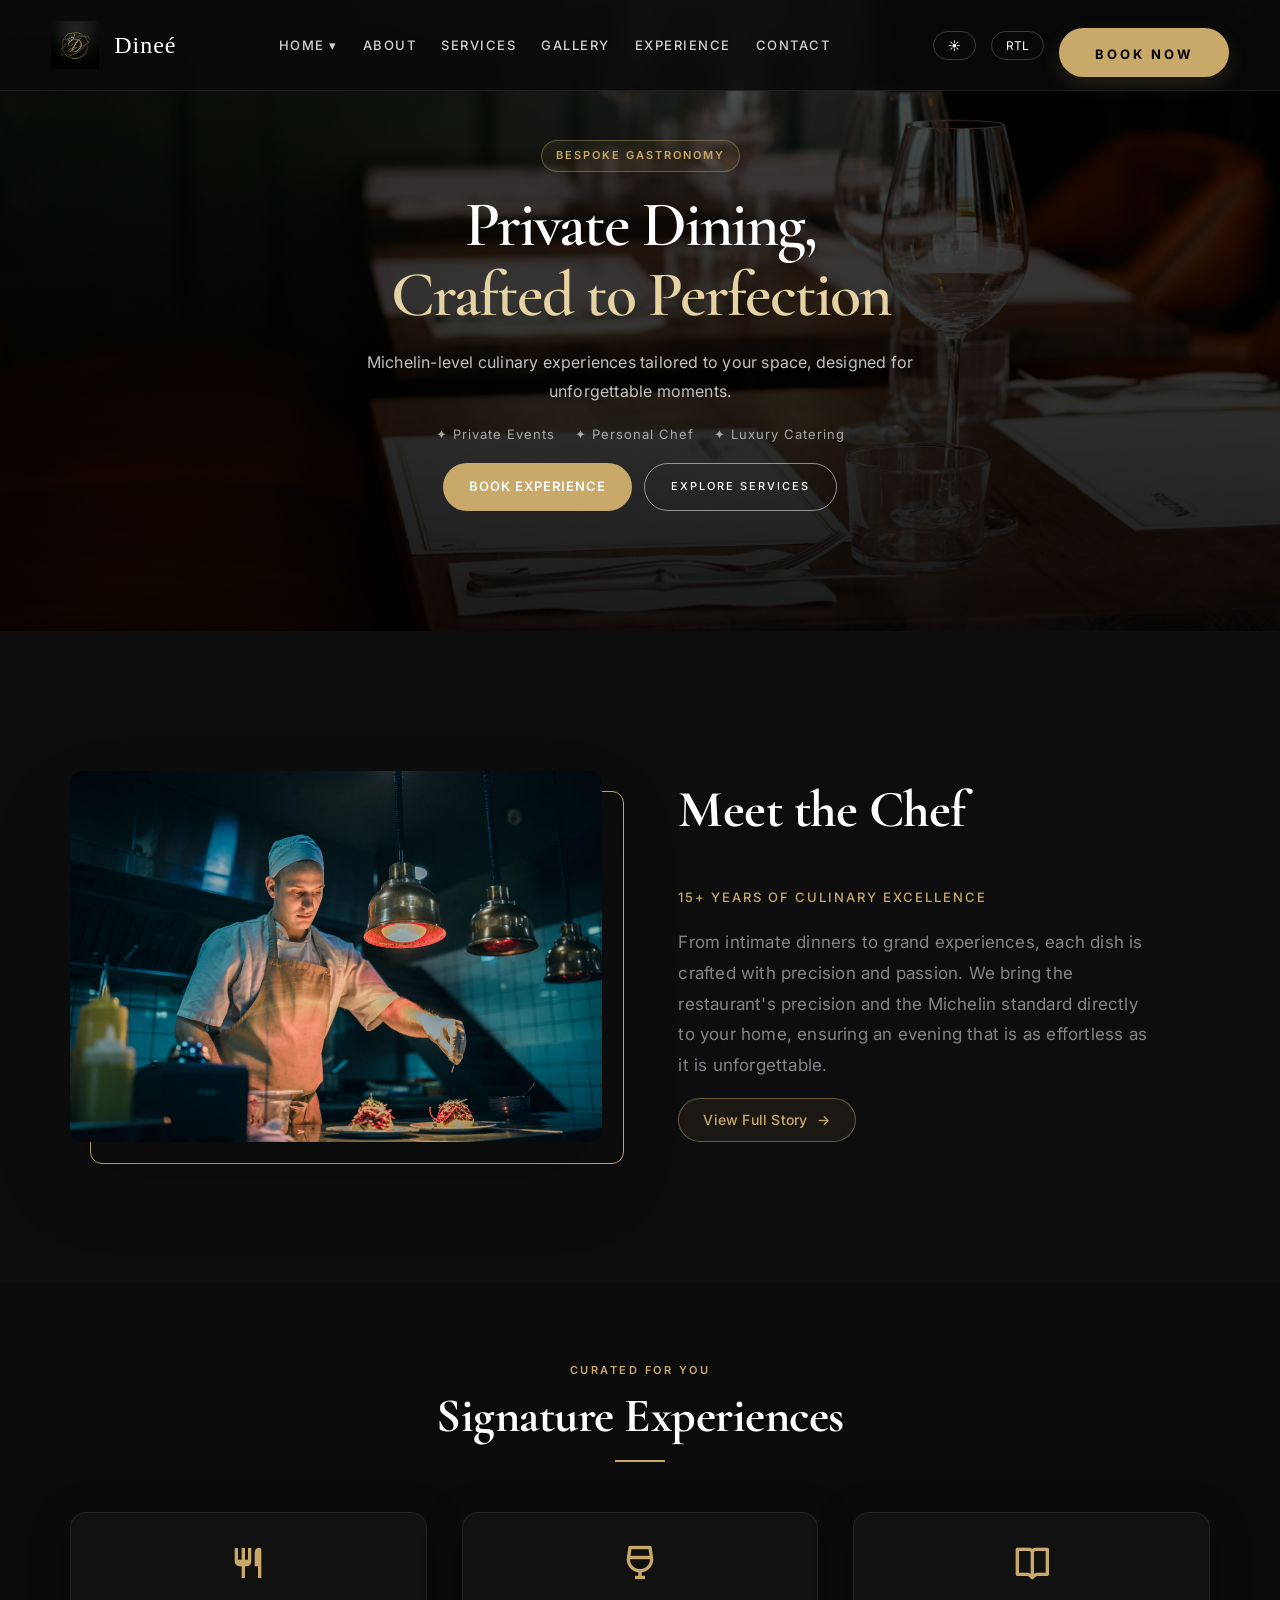
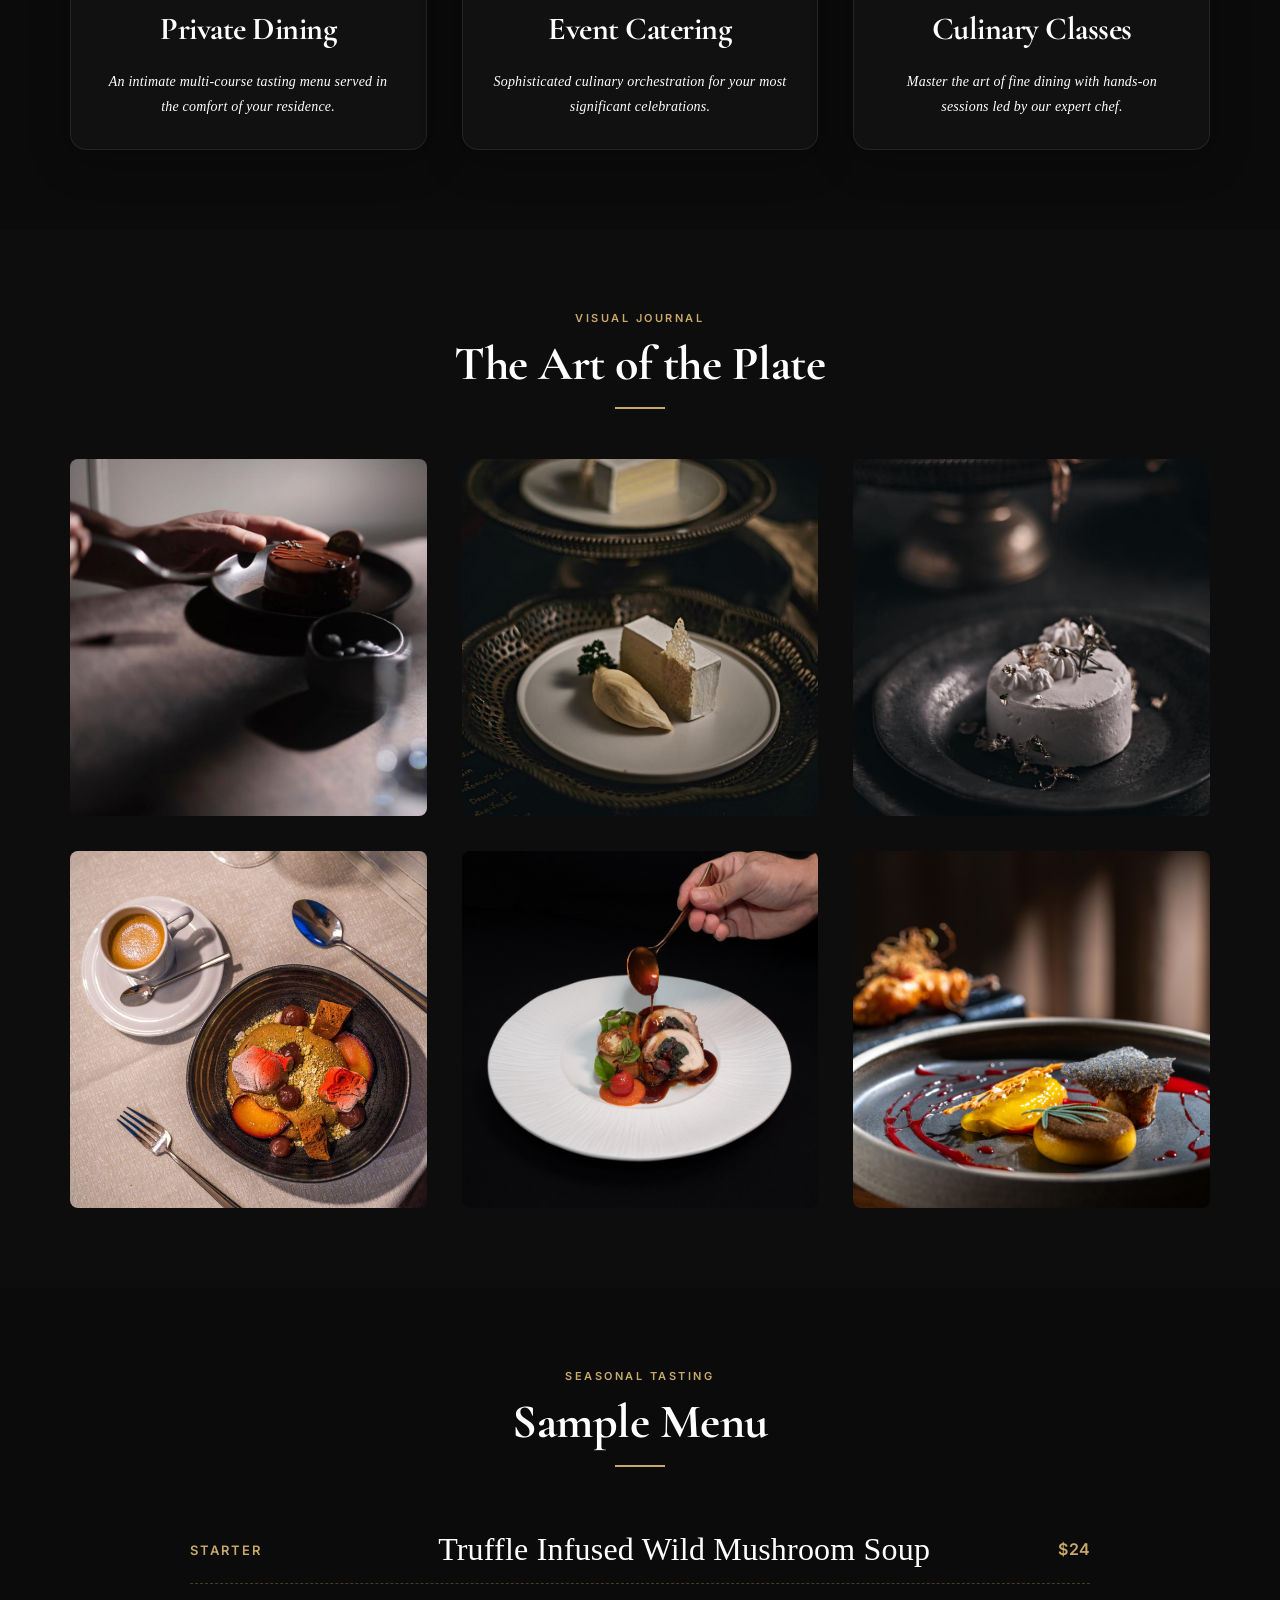
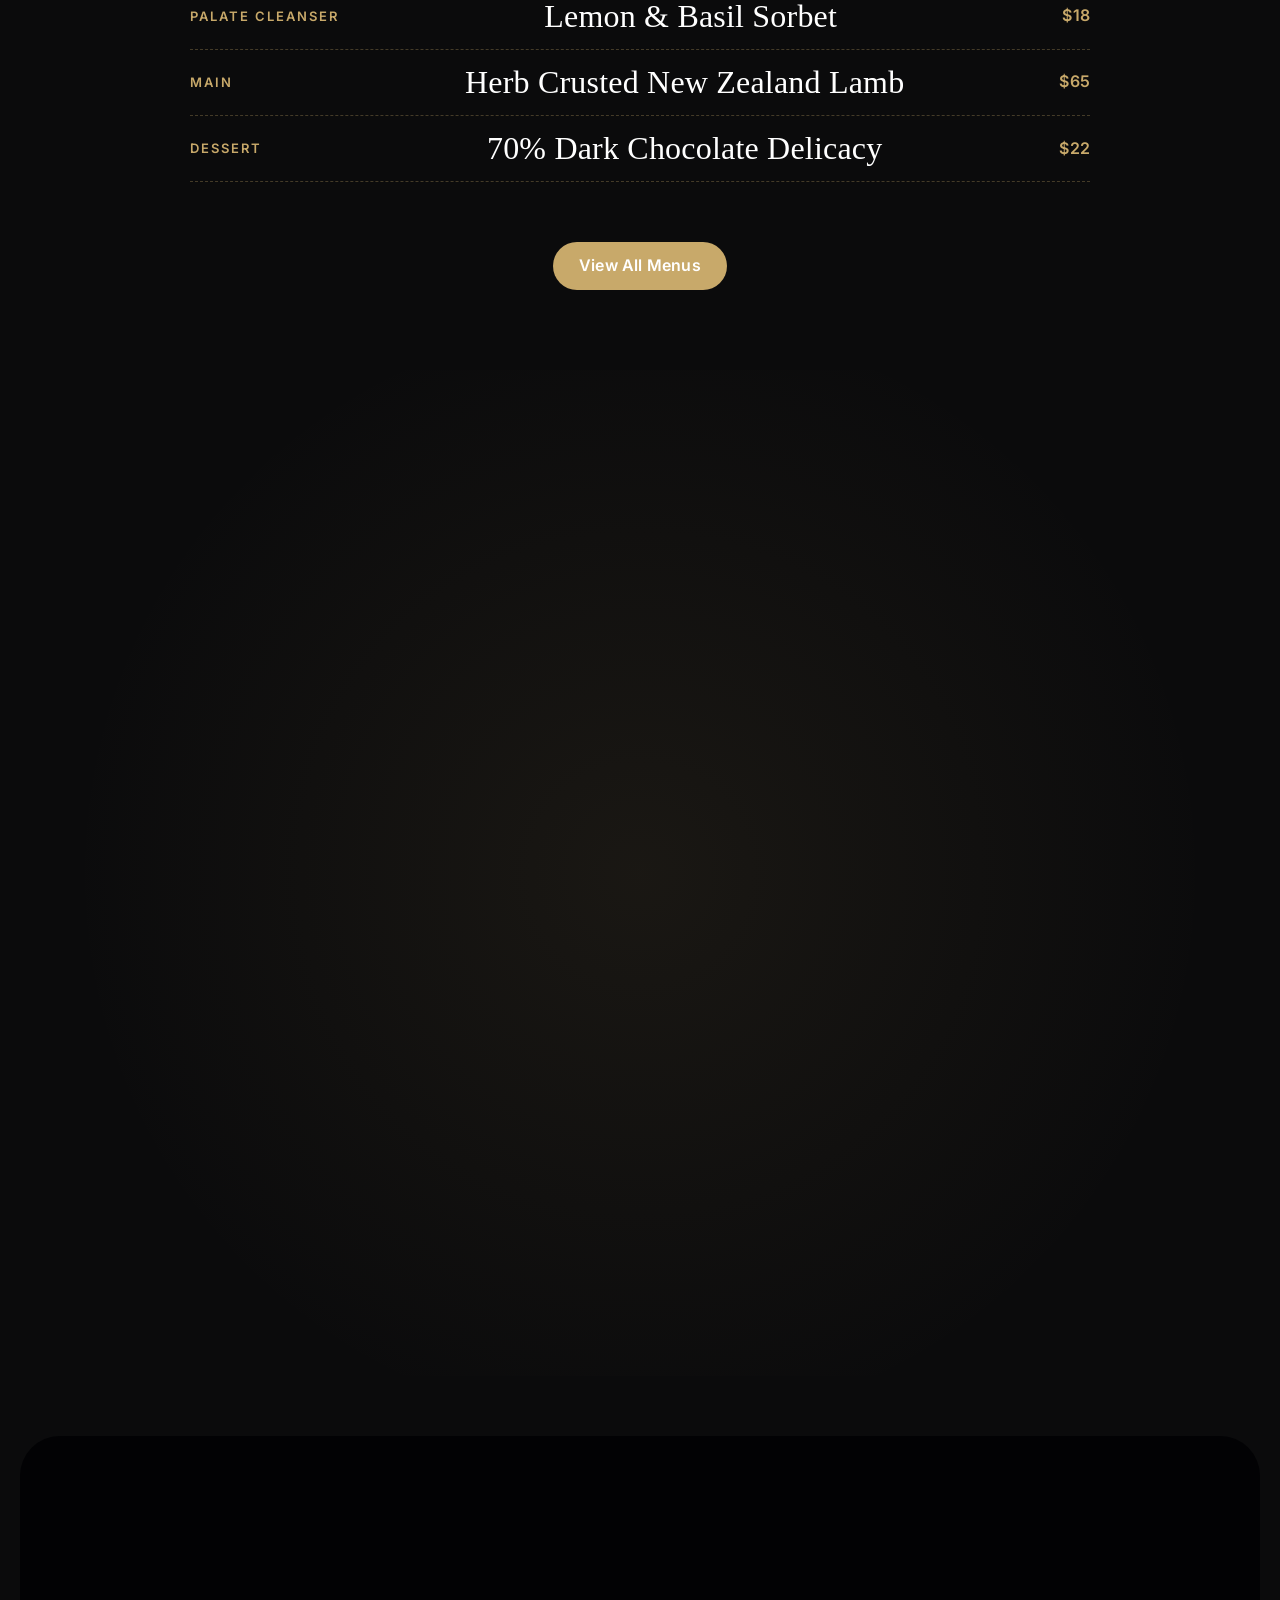
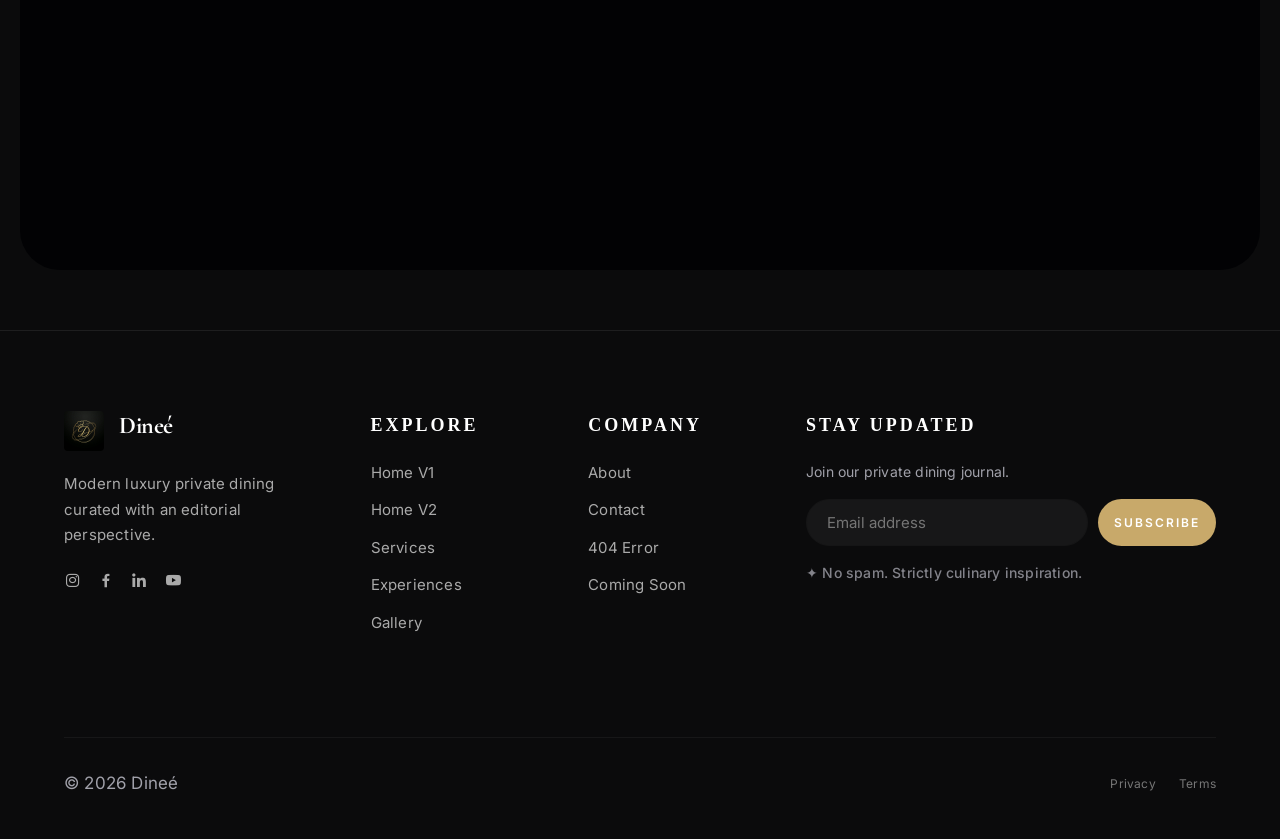
==== commit 17b819d7: "Fixed contact section layout and improved UI" ====
--- a/index.html
+++ b/index.html
@@ -179,22 +179,54 @@
     <section class="testimonials">
         <div class="container reveal">
             <div class="section-header">
-                <span class="section-tag">Testimonials</span>
-                <h2>Guest Voices</h2>
-                <div class="section-line"></div>
-            </div>
-            <div class="testimonial-slider">
-                <div class="testimonial-item">
-                    <p>"An unforgettable dining experience. Truly world-class precision brought directly into our home. The attention to detail is unmatched."</p>
-                    <span>— Alexander Malone, Beverly Hills</span>
-                </div>
-                <div class="testimonial-item">
-                    <p>"The culinary journey was beyond expectations. Every dish told a story of passion and excellence."</p>
-                    <span>— Sarah Jenkins, London</span>
-                </div>
-                <div class="testimonial-item">
-                    <p>"Michelin-level dining in the comfort of our own dining room. A truly bespoke experience."</p>
-                    <span>— Michael Chen, New York</span>
+                <span class="section-tag" style="letter-spacing: 2px;">SEE WHAT OUR CLIENTS HAVE TO SAY</span>
+                <h2 style="font-size: clamp(28px, 4vw, 42px);">Testimonials</h2>
+            </div>
+            
+            <div class="testimonial-grid-modern">
+                <!-- Testimonial 1 -->
+                <div class="testimonial-card-v1 reveal">
+                    <div class="card-body">
+                        <i class="bx bxs-quote-right quote-icon"></i>
+                        <p>"The new Dineé experience is just amazing. We found an easy-to-use and very effective way to increase our lifestyle quality. This service is worth every penny!"</p>
+                    </div>
+                    <div class="card-footer">
+                        <div class="avatar">
+                            <img src="./assets/images/home%20v1/Jane%20Rowling.png" alt="Jane Rowling">
+                        </div>
+                        <h3>Jane Rowling</h3>
+                        <span>Copywriter, Beverly Hills</span>
+                    </div>
+                </div>
+
+                <!-- Testimonial 2 (ACTIVE) -->
+                <div class="testimonial-card-v1 active reveal">
+                    <div class="card-body">
+                        <i class="bx bxs-quote-right quote-icon"></i>
+                        <p>"I was once a disbeliever myself. I didn't like private dining at all. But we doubled our social events, so the results speak for themselves. It just works. Dineé makes it super easy and is well worth the money."</p>
+                    </div>
+                    <div class="card-footer">
+                        <div class="avatar">
+                            <img src="./assets/images/home%20v1/Emilia%20Bubu.png" alt="Emilia Bubu">
+                        </div>
+                        <h3>Emilia Bubu</h3>
+                        <span>UI/UX Designer, London</span>
+                    </div>
+                </div>
+
+                <!-- Testimonial 3 -->
+                <div class="testimonial-card-v1 reveal">
+                    <div class="card-body">
+                        <i class="bx bxs-quote-right quote-icon"></i>
+                        <p>"Dineé brought me more relaxation, which is a given, but what's more important was that setting it up and working with them was seamless and excellent! I love the product and the people behind it."</p>
+                    </div>
+                    <div class="card-footer">
+                        <div class="avatar">
+                            <img src="./assets/images/home%20v1/Judy%20Dawson.png" alt="Judy Dawson">
+                        </div>
+                        <h3>Judy Dawson</h3>
+                        <span>Developer, New York</span>
+                    </div>
                 </div>
             </div>
         </div>
--- a/assets/css/style.css
+++ b/assets/css/style.css
@@ -127,6 +127,49 @@
 @media (min-width: 1024px) {
   section {
     padding: 100px 40px; /* Tablet/Desktop breathe */
+  }
+}
+
+/* ================= PRESTIGE TYPOGRAPHY SYSTEM ================= */
+.hero-title {
+  font-family: var(--font-heading);
+  font-size: 64px !important;
+  font-weight: 500;
+  line-height: 1.1;
+  letter-spacing: -0.5px;
+}
+
+.section-title {
+  font-family: var(--font-heading);
+  font-size: 40px !important;
+  font-weight: 500;
+  line-height: 1.2;
+  letter-spacing: -0.3px;
+}
+
+.section-desc {
+  font-family: var(--font-body);
+  font-size: 16px;
+  line-height: 1.7;
+  color: var(--muted);
+}
+
+.section-header {
+  text-align: center;
+  margin-bottom: 40px;
+}
+
+@media (max-width: 768px) {
+  .hero-title {
+    font-size: 40px;
+  }
+
+  .section-title {
+    font-size: 28px;
+  }
+
+  .section-desc {
+    font-size: 14px;
   }
 }
 
@@ -163,7 +206,8 @@
 
 /* Decommission legacy underline for new pill manifests */
 .contact-page .hero .tag::after,
-.experience-page .hero .tag::after {
+.experience-page .hero .tag::after,
+.gallery-page .hero .tag::after {
     display: none !important;
 }
 
@@ -583,8 +627,9 @@
 }
 
 body.light.gallery-page .exclusive-btn:hover {
-  background: #fff !important;
-  color: #111 !important;
+  background: #111 !important;
+  color: #fff !important;
+  box-shadow: 0 15px 40px rgba(200, 169, 106, 0.35), 0 0 0 1px rgba(200, 169, 106, 0.2);
 }
 
 body.light.gallery-page .exclusive {
@@ -741,13 +786,21 @@
   color: #999;
 }
 
-body.light .subscribe-box {
-  background: rgba(0,0,0,0.04);
-  border-color: var(--border-light);
-}
-
-body.light .subscribe-box input {
+/* Light: Newsletter Upgrade */
+body.light .newsletter-form input {
+  background: white;
+  border: 1px solid rgba(0,0,0,0.08);
   color: var(--text-light);
+}
+
+body.light .newsletter-form button {
+  background: var(--primary);
+  color: #fff;
+}
+
+body.light .newsletter-form button:hover {
+  background: #000;
+  color: #fff;
 }
 
 /* Light: Form inputs */
@@ -858,7 +911,7 @@
 }
 
 body.light .loc-info p {
-  color: var(--primary) !important;
+  color: #fff !important;
 }
 
 /* Light: Stats */
@@ -962,7 +1015,7 @@
 
 .btn-primary {
   background: var(--primary);
-  color: #111;
+  color: #fff;
   padding: 16px 32px;
   border-radius: 40px;
   text-decoration: none;
@@ -970,7 +1023,7 @@
   text-transform: uppercase;
   letter-spacing: 1px;
   font-weight: 600;
-  transition: 0.3s;
+  transition: 0.4s cubic-bezier(0.2, 0.8, 0.2, 1);
 }
 
 .btn-secondary {
@@ -988,8 +1041,10 @@
 
 /* HOVER */
 .btn-primary:hover {
-  background: #b89658;
-  transform: translateY(-2px);
+  background: #111;
+  color: #fff;
+  transform: translateY(-3px);
+  box-shadow: 0 15px 40px rgba(200, 169, 106, 0.35), 0 0 0 1px rgba(200, 169, 106, 0.2);
 }
 
 .btn-secondary:hover {
@@ -1034,11 +1089,14 @@
 
 /* ================= BUTTON ================= */
 .cta-btn {
-  display: inline-block;
+  display: inline-flex;
+  align-items: center;
+  justify-content: center;
   background: var(--primary);
-  color: #111;
-  padding: 10px 22px; /* Redefined luxury padding */
-  border-radius: 30px; /* Fully rounded */
+  color: #fff !important;
+  height: 49px; /* Refined luxury height for header compatibility */
+  padding: 0 28px;
+  border-radius: 50px;
   cursor: pointer;
   font-weight: 600;
   text-decoration: none;
@@ -1046,12 +1104,20 @@
   text-transform: uppercase;
   letter-spacing: 1px;
   border: none;
-  transition: all 0.3s ease;
+  transition: all 0.3s cubic-bezier(0.2, 0.8, 0.2, 1);
+  box-shadow: 0 8px 20px rgba(200, 169, 106, 0.15);
 }
 
 .cta-btn:hover {
-  background: #b89658; /* Deep gold shade */
-  transform: translateY(-2px);
+  background: #111;
+  color: #fff !important;
+  transform: translateY(-3px);
+  box-shadow: 0 15px 40px rgba(200, 169, 106, 0.35), 0 0 0 1px rgba(200, 169, 106, 0.2);
+}
+
+body.light .cta-btn:hover {
+  background: #111;
+  color: #fff !important;
 }
 
 /* ================= NAVBAR ================= */
@@ -1083,24 +1149,59 @@
 @media (min-width: 1024px) {
   .nav-wrapper {
     height: 90px; /* Luxurious breathing for desktop */
-  }
+    transition: height 0.4s cubic-bezier(0.4, 0, 0.2, 1);
+  }
+}
+
+/* SHRINK STATE (Global Consistency) */
+.navbar.shrink {
+  background: var(--bg);
+  box-shadow: 0 4px 30px rgba(0, 0, 0, 0.15);
+}
+
+.navbar.shrink .nav-wrapper {
+  height: 65px;
+}
+
+@media (max-width: 768px) {
+  .navbar.shrink .nav-wrapper {
+    height: 60px;
+  }
+}
+
+.navbar.shrink .logo-img {
+  height: 32px;
 }
 
 /* LOGO SECTION */
 .nav-left {
   display: flex;
   align-items: center;
-  gap: 12px;
+}
+
+.logo-link {
+  display: flex;
+  align-items: center;
+  gap: 15px;
+  text-decoration: none;
+  transition: opacity 0.3s ease;
+}
+
+.logo-link:hover {
+  opacity: 0.85;
 }
 
 .logo-img {
-  height: 36px;
-  border: 1px solid var(--border);
+  height: 48px; /* Standardized initial size */
+  width: auto;
+  object-fit: contain;
+  border: none !important;
+  transition: height 0.4s cubic-bezier(0.4, 0, 0.2, 1);
 }
 
 .brand {
   font-family: var(--font-heading);
-  font-size: 22px;
+  font-size: 24px;
   font-weight: 500;
   letter-spacing: 1px;
   color: var(--text);
@@ -1173,15 +1274,16 @@
 .nav-right {
   display: flex;
   align-items: center;
-  gap: 12px;
-}
-
-@media (max-width: 640px) {
+  gap: 15px;
+  height: 100%; /* Ensures children center according to the full navbar height */
+}
+
+@media (max-width: 768px) {
   .nav-right {
     gap: 8px; /* Tighter for mobile actions */
   }
   .nav-right .cta-btn {
-    display: none; /* Hide 'Book Now' on mobile to save space */
+    display: none !important; /* Hide 'Book Now' on mobile and tablet to save space */
   }
 }
 
@@ -1200,6 +1302,40 @@
 .nav-right button:hover {
   border-color: var(--primary);
   color: var(--primary);
+}
+
+/* Tablet Landscape / Small Laptop Responsive Navbar Fix */
+@media (min-width: 1024px) and (max-width: 1200px) {
+  .nav-links {
+    gap: 15px;
+  }
+  .nav-links a {
+    font-size: 11px;
+    letter-spacing: 1px;
+  }
+  .logo-img {
+    height: 38px;
+  }
+  .brand {
+    font-size: 20px;
+  }
+  .nav-right {
+    gap: 8px;
+  }
+  .nav-right button {
+    padding: 6px 10px;
+    font-size: 11px;
+  }
+  .nav-right .cta-btn {
+    padding: 0 16px;
+    height: 42px;
+    font-size: 11px;
+    white-space: nowrap;
+    display: inline-flex !important;
+    align-items: center !important;
+    justify-content: center !important;
+    line-height: 1 !important;
+  }
 }
 
 /* DROPDOWN */
@@ -1366,6 +1502,9 @@
   align-items: center;
   gap: 15px;
   margin-bottom: 20px;
+  text-decoration: none;
+  color: inherit;
+  cursor: pointer;
 }
 
 .footer-logo-img {
@@ -1383,9 +1522,10 @@
 }
 
 .footer-brand p {
-  font-size: 16px;
-  line-height: 1.6;
+  font-size: 15px;
+  line-height: 1.7;
   max-width: 320px;
+  color: #aaa;
 }
 
 .footer-socials {
@@ -1413,15 +1553,16 @@
 
 .footer-links h4 {
   color: #fff;
-  font-size: 20px;
-  letter-spacing: 2px;
+  font-size: 18px;
+  letter-spacing: 3px;
   text-transform: uppercase;
-  margin-bottom: 15px;
+  margin-bottom: 20px;
 }
 
 .footer-links a {
   display: block;
-  font-size: 14px;
+  font-size: 15px;
+  line-height: 1.7;
   margin-bottom: 12px;
   color: #aaa;
   text-decoration: none;
@@ -1524,84 +1665,91 @@
 /* 6. EXCLUSIVE SECTION */
 .footer-subscribe h4 {
   color: #fff;
-  font-size: 20px;
-  letter-spacing: 2px;
+  font-size: 18px;
+  letter-spacing: 3px;
   text-transform: uppercase;
-  margin-bottom: 15px;
+  margin-bottom: 20px;
 }
 
 .footer-subscribe p {
   font-size: 14px;
+  line-height: 1.7;
   margin-bottom: 15px;
 }
 
-.subscribe-box {
+.newsletter-form {
   display: flex;
-  margin-top: 10px;
-  background: #111;
-  border-radius: 30px;
-  overflow: hidden;
-  border: 1px solid rgba(255,255,255,0.05);
-}
-
-.subscribe-box input {
-  flex: 1;
-  padding: 12px 15px;
+  gap: 10px;
+  max-width: 500px;
+  margin: 15px 0 0; /* Align to left in footer as per original */
+}
+
+/* EMAIL INPUT -> bigger */
+.newsletter-form input {
+  flex: 2; /* 66% width */
+  padding: 16px 20px;
+  border-radius: 40px;
+  border: 1px solid rgba(200,169,106,0.3);
+  background: rgba(255,255,255,0.05);
+  color: white;
+  outline: none;
+  font-size: 15px;
+  transition: all 0.3s ease;
+}
+
+.newsletter-form input:focus {
+  border-color: var(--primary);
+  background: rgba(255,255,255,0.08);
+}
+
+/* BUTTON -> half size */
+.newsletter-form button {
+  flex: 1; /* 33% width (half of input relative to parent) */
+  padding: 16px;
+  border-radius: 40px;
   border: none;
-  background: transparent;
-  color: #fff;
+  background: var(--primary);
+  color: white;
+  font-weight: 600;
+  font-size: 12px;
+  text-transform: uppercase;
+  letter-spacing: 2px;
+  cursor: pointer;
+  transition: all 0.3s ease;
+  white-space: nowrap;
+}
+
+.newsletter-form button:hover {
+  background: #a07f45;
+  transform: translateY(-2px);
+}
+
+/* TRUST LINE */
+.trust-line {
+  margin-top: 15px;
   font-size: 14px;
-  outline: none;
-  min-width: 0;
-}
-
-.subscribe-box button {
-  background: var(--primary);
-  color: #000;
-  border: none;
-  padding: 12px 20px;
-  font-size: 11px;
-  font-weight: 600;
-  text-transform: uppercase;
-  cursor: pointer;
-  white-space: nowrap;
-  flex-shrink: 0;
-  transition: 0.3s;
-}
-
-.subscribe-box button:hover {
-  background: #fff;
-}
-
-/* MOBILE FIX FOR SUBSCRIBE & LOGO */
-@media (max-width: 640px) {
-  .footer-logo-wrap {
-    justify-content: flex-start;
-    gap: 12px;
-  }
-
-  .footer-logo-img {
-    height: 32px;
-  }
-
-  .subscribe-box {
+  color: var(--muted);
+  font-weight: 500;
+  opacity: 0.8;
+}
+
+body.light .trust-line {
+    color: #666;
+}
+
+@media (max-width: 500px) {
+  .newsletter-form {
     flex-direction: column;
-    background: transparent;
-    border: none;
-    gap: 12px;
-    border-radius: 0;
-  }
-
-  .subscribe-box input {
-    background: #111;
-    border: 1px solid rgba(255,255,255,0.05);
-    border-radius: 30px;
-    padding: 15px 20px;
-  }
-
-  .subscribe-box button {
-    border-radius: 30px;
-    padding: 15px;
+  }
+  
+  .trust-line {
+      text-align: center;
+      margin-top: 20px;
+  }
+
+  .newsletter-form input,
+  .newsletter-form button {
+    flex: none;
     width: 100%;
   }
 }
@@ -2068,7 +2216,7 @@
 .home-v2 .submit-btn {
     width: 100%;
     background: var(--primary);
-    color: #111;
+    color: #fff;
     padding: 18px;
     border: none;
     letter-spacing: 2px;
@@ -2076,13 +2224,14 @@
     text-transform: uppercase;
     font-size: 12px;
     cursor: pointer;
-    transition: 0.4s;
+    transition: 0.4s cubic-bezier(0.2, 0.8, 0.2, 1);
 }
 
 .home-v2 .submit-btn:hover {
-    background: #fff;
+    background: #111;
+    color: #fff;
     transform: translateY(-3px);
-    box-shadow: 0 10px 30px rgba(0,0,0,0.3);
+    box-shadow: 0 15px 40px rgba(200, 169, 106, 0.35), 0 0 0 1px rgba(200, 169, 106, 0.2);
 }
 
 
@@ -2853,7 +3002,7 @@
   z-index: 1;
   display: inline-block;
   background: var(--primary);
-  color: #111;
+  color: #fff;
   padding: 16px 36px;
   border-radius: 30px;
   font-weight: 600;
@@ -2861,13 +3010,14 @@
   text-transform: uppercase;
   letter-spacing: 1px;
   text-decoration: none;
-  transition: 0.3s;
+  transition: 0.4s cubic-bezier(0.2, 0.8, 0.2, 1);
 }
 
 .cta-card .btn-primary:hover {
-  transform: translateY(-2px);
-  box-shadow: 0 10px 25px rgba(200,169,106,0.3);
-  background: #b89658;
+  transform: translateY(-3px);
+  box-shadow: 0 15px 40px rgba(200, 169, 106, 0.35), 0 0 0 1px rgba(200, 169, 106, 0.2);
+  background: #111;
+  color: #fff;
 }
 
 /* RESPONSIVE */
@@ -2911,6 +3061,8 @@
   gap: 40px;
   max-width: 1200px;
   margin: 0 auto;
+  padding: 0 5%;
+  box-sizing: border-box;
 }
 
 @media (min-width: 1024px) {
@@ -2984,10 +3136,10 @@
 }
 
 .btn-outline:hover {
-  background: var(--primary);
-  color: #111;
-  box-shadow: 0 10px 20px rgba(200,169,106,0.2);
-  transform: translateY(-2px);
+  background: #111;
+  color: #fff;
+  box-shadow: 0 15px 40px rgba(200, 169, 106, 0.35), 0 0 0 1px rgba(200, 169, 106, 0.2);
+  transform: translateY(-3px);
 }
 
 
@@ -3254,7 +3406,7 @@
 
 .spotlight-content h2 {
   font-family: var(--font-heading);
-  font-size: clamp(36px, 5vw, 56px);
+  font-size: 40px;
   margin: 0 0 25px;
   color: #ffffff !important;
   line-height: 1.1;
@@ -3384,7 +3536,7 @@
 .gallery-filters {
   display: flex;
   gap: 15px;
-  margin-top: 30px;
+  margin: 30px 0 50px;
   flex-wrap: wrap;
 }
 
@@ -3696,7 +3848,7 @@
 
 .gallery-feature h2 {
   font-family: var(--font-heading);
-  font-size: 56px;
+  font-size: 40px;
   color: #fff;
   margin-bottom: 30px;
   line-height: 1.1;
@@ -3731,72 +3883,177 @@
     margin-bottom: 30px;
 }
 
-.exclusive {
-  padding: 100px 0;
-  display: flex;
-  justify-content: center;
-  background: #0B0B0C;
-}
-
-.exclusive-box {
-  padding: 60px 40px; /* Adjusted for mobile */
-  border: 1px solid rgba(200,169,106,0.25);
-  border-radius: 20px;
-  text-align: center;
+/* 11. CONTAINED CTA CARD REBUILD */
+.exclusive-cta {
+    padding: 100px 20px;
+    background: transparent;
+}
+
+.cta-card-premium {
+    position: relative;
+    max-width: 1000px;
+    margin: 0 auto;
+    padding: 80px 40px;
+    border-radius: 30px;
+    overflow: hidden;
+    text-align: center;
+    background: 
+      linear-gradient(rgba(0,0,0,0.65), rgba(0,0,0,0.85)),
+      url("../images/gallery/By Invitation & Private Inquiry Only bg image.jpg") center/cover no-repeat;
+    box-shadow: 0 40px 100px rgba(0,0,0,0.4);
+    border: 1px solid rgba(255,255,255,0.08);
+}
+
+/* Force dark visibility in ALL modes */
+.cta-card-premium h2,
+body.light .cta-card-premium h2 {
+    color: #ffffff !important;
+    font-family: var(--font-heading);
+    font-size: 44px !important;
+    line-height: 1.25;
+    margin-bottom: 25px;
+    letter-spacing: -0.5px;
+}
+
+.cta-card-premium .tag,
+body.light .cta-card-premium .tag {
+    color: #c8a96a !important;
+    margin-bottom: 25px;
+    display: inline-block;
+    letter-spacing: 5px;
+}
+
+.cta-divider {
+    width: 60px;
+    height: 2px;
+    background: #c8a96a;
+    margin: 30px auto;
+}
+
+.cta-btn {
+    display: inline-block;
+    padding: 16px 36px;
+    border-radius: 40px;
+    background: #c8a96a !important;
+    color: #000000 !important;
+    text-decoration: none;
+    font-family: var(--font-body);
+    font-size: 13px;
+    text-transform: uppercase;
+    letter-spacing: 3px;
+    transition: all 0.4s cubic-bezier(0.165, 0.84, 0.44, 1);
+    margin-top: 15px;
+    font-weight: 700;
+    border: none !important;
+    backdrop-filter: none !important;
+    -webkit-backdrop-filter: none !important;
+}
+
+.cta-btn:hover {
+    background: #000000 !important;
+    color: #c8a96a !important;
+    border: 1px solid #c8a96a !important;
+    transform: translateY(-3px);
+    box-shadow: 0 15px 40px rgba(0,0,0,0.4);
+}
+
+@media (max-width: 768px) {
+    .cta-card-premium {
+        padding: 60px 20px;
+    }
+    .cta-card-premium h2,
+    body.light .cta-card-premium h2 {
+        font-size: 32px !important;
+    }
+}
+
+@media (max-width: 768px) {
+    .cta-card-premium {
+        padding: 60px 20px;
+    }
+    .cta-card-premium h2,
+    body.light .cta-card-premium h2 {
+        font-size: 32px;
+    }
+}
+
+.cta-section::before {
+  content: "";
+  position: absolute;
+  width: 500px;
+  height: 500px;
+  background: radial-gradient(circle, rgba(200,169,106,0.18), transparent 70%);
+  top: 50%;
+  left: 50%;
+  transform: translate(-50%, -50%);
+  pointer-events: none;
+  z-index: 1;
+}
+
+.cta-content {
   position: relative;
-  background: rgba(255, 255, 255, 0.015);
-  backdrop-filter: blur(10px);
-  -webkit-backdrop-filter: blur(10px);
-  box-shadow: 0 40px 100px rgba(0,0,0,0.6);
-  /* Animation removed for solid card feel */
-  transition: 0.4s ease;
-  display: flex;
-  flex-direction: column;
-  align-items: center; 
-}
-
-.exclusive-box:hover {
-  border-color: rgba(200,169,106,0.5);
-  /* Scaling removed for stability */
-}
-
-.exclusive-box span {
-  display: block;
+  z-index: 2;
+  max-width: 800px;
+  margin: 0 auto;
+}
+
+.cta-section h2 {
+  font-family: var(--font-heading);
+  font-size: 44px;
+  line-height: 1.3;
+  color: #fff;
+  margin-bottom: 25px;
+  letter-spacing: -0.5px;
+}
+
+.cta-section .tag {
+  margin-bottom: 25px;
   color: var(--primary);
+  letter-spacing: 5px;
   font-size: 11px;
+}
+
+.cta-divider {
+  width: 60px;
+  height: 2px;
+  background: var(--primary);
+  margin: 30px auto;
+  opacity: 0.8;
+}
+
+.cta-btn {
+  display: inline-block;
+  padding: 16px 36px;
+  border-radius: 40px;
+  border: 1px solid rgba(255,255,255,0.25);
+  background: rgba(255,255,255,0.06);
+  backdrop-filter: blur(12px);
+  -webkit-backdrop-filter: blur(12px);
+  color: #fff;
+  text-decoration: none;
   font-family: var(--font-body);
-  letter-spacing: 5px;
-  margin-bottom: 25px;
-  text-transform: uppercase;
-  font-weight: 500;
-}
-
-.exclusive-box h2 {
-  font-family: var(--font-heading);
-  font-size: 56px;
-  color: #fff;
-  line-height: 1.25;
-  margin: 0 0 30px;
-  letter-spacing: -1px;
-}
-
-.exclusive-btn {
-  display: inline-block;
-  padding: 14px 40px;
-  border: 1px solid var(--primary);
-  color: var(--primary);
-  font-family: var(--font-body);
-  font-size: 12px;
+  font-size: 13px;
   text-transform: uppercase;
   letter-spacing: 3px;
-  text-decoration: none;
-  transition: 0.4s;
-  border-radius: 4px;
-}
-
-.exclusive-btn:hover {
+  transition: all 0.4s cubic-bezier(0.165, 0.84, 0.44, 1);
+  margin-top: 15px;
+}
+
+.cta-btn:hover {
   background: var(--primary);
-  color: #0B0B0C;
+  color: #000;
+  border-color: var(--primary);
+  transform: translateY(-3px);
+  box-shadow: 0 15px 40px rgba(200, 169, 106, 0.3);
+}
+
+@media (max-width: 768px) {
+  .cta-section {
+    padding: 100px 20px;
+  }
+  .cta-section h2 {
+    font-size: 32px;
+  }
 }
 
 /* INTERACTIVE GLOW */
@@ -4028,7 +4285,7 @@
 
 .behind-scenes h2 {
   font-family: var(--font-heading);
-  font-size: clamp(38px, 5vw, 56px);
+  font-size: 40px;
   color: #fff !important;
   margin-bottom: 25px;
   line-height: 1.1;
@@ -4141,9 +4398,70 @@
     .section-label h3 { font-size: 26px; }
 }
 
-/* ==========================================================================
-   EXPERIENCE PAGE: CINEMATIC JOURNEY
-   ========================================================================== */
+/* 10. SIGNATURE MOMENTS UPGRADE */
+.gallery-intro {
+    text-align: center;
+    padding-bottom: 50px;
+}
+
+.preview-strip {
+    margin-top: 60px;
+    display: flex;
+    justify-content: center;
+    align-items: center;
+    gap: 30px;
+}
+
+.preview-strip img {
+    width: 320px;
+    height: 200px;
+    object-fit: cover;
+    border-radius: 20px;
+    cursor: pointer;
+    box-shadow: 0 15px 35px rgba(0,0,0,0.2);
+    transition: transform 0.5s cubic-bezier(0.2, 0.8, 0.2, 1), filter 0.4s ease;
+}
+
+/* Center Image Highlight (Luxury Focus) */
+.preview-strip img:nth-child(2) {
+    transform: scale(1.1);
+}
+
+.preview-strip img:hover {
+    transform: scale(1.15);
+    filter: brightness(1.1);
+    z-index: 5;
+}
+
+/* Middle image hover slightly higher */
+.preview-strip img:nth-child(2):hover {
+    transform: scale(1.2);
+}
+
+@media (max-width: 1024px) {
+    .preview-strip img {
+        width: 280px;
+    }
+}
+
+@media (max-width: 768px) {
+    .preview-strip {
+        flex-direction: column;
+        gap: 25px;
+    }
+
+    .preview-strip img {
+        width: 100%;
+        max-width: 400px;
+        height: 220px;
+        transform: scale(1) !important; /* Remove focus on mobile stack */
+    }
+
+    .preview-strip img:hover {
+        transform: scale(1.05);
+    }
+}
+
 
 .experience-page {
   background: #0B0B0C;
@@ -4386,35 +4704,6 @@
   opacity: 0.7;
 }
 
-/* 6. CLIENT TESTIMONIAL */
-.exp-testimonial {
-  text-align: center;
-  padding: 60px 8%;
-  max-width: 900px;
-  margin: 0 auto;
-}
-
-.exp-testimonial::before {
-  content: "“";
-  font-family: var(--font-heading);
-  font-size: 100px;
-  color: var(--primary);
-  display: block;
-  line-height: 0.6;
-  margin-bottom: 20px;
-  opacity: 0.8;
-}
-
-.quote-text {
-  font-family: var(--font-body);
-  font-size: 24px;
-  font-style: italic;
-  color: #ccc;
-  line-height: 1.8;
-  margin: 0 0 35px;
-  opacity: 0.8;
-}
-
 .quote-author {
   display: flex;
   flex-direction: column;
@@ -4487,7 +4776,7 @@
   margin-top: 40px;
   padding: 16px 45px;
   background: var(--primary);
-  color: #0b0b0c;
+  color: #fff;
   font-family: var(--font-body);
   font-size: 13px;
   font-weight: 600;
@@ -4502,10 +4791,11 @@
 }
 
 .final-btn:hover {
-  transform: translateY(-5px);
-  box-shadow: 0 15px 40px rgba(201,169,106,0.3);
+  transform: translateY(-3px);
+  box-shadow: 0 15px 40px rgba(200, 169, 106, 0.35), 0 0 0 1px rgba(200, 169, 106, 0.2);
   letter-spacing: 5px;
-  background: #fff;
+  background: #111;
+  color: #fff;
 }
 
 
@@ -4645,7 +4935,7 @@
 
 /* 8. GLOBAL INSPIRATION (MARQUEE) */
 .exp-global-modern {
-  padding: 80px 0; /* Equalized padding for perfect alignment */
+  padding: 80px 0 0; /* Reduced bottom padding to tighten gap with testimonials */
   background: #09090A;
   overflow: hidden;
 }
@@ -4715,148 +5005,175 @@
   opacity: 0.7;
 }
 
-/* 6. CLIENT TESTIMONIAL (SIGNATURE SPLIT REDESIGN) */
+/* 6. CLIENT TESTIMONIAL (MODERN SOCIAL GRID REBUILD) */
 .exp-testimonial {
   position: relative;
-  background: linear-gradient(to bottom, #faf8f5, #ffffff);
+  background: var(--bg-light);
+  padding: 60px 0 120px; /* Reduced top padding to tighten gap with global section */
   overflow: hidden;
-  padding: 100px 0;
+  text-align: center; /* Center overall content */
 }
 
 body.dark .exp-testimonial {
-  background: linear-gradient(to bottom, #09090A, #0B0B0C);
-}
-
-.exp-testimonial::before {
-  content: "";
-  position: absolute;
-  top: 50%;
-  left: 50%;
-  width: 500px;
-  height: 500px;
-  background: radial-gradient(circle, rgba(200,169,106,0.08), transparent 70%);
-  transform: translate(-50%, -50%);
-  z-index: 0;
+  background: #09090A;
 }
 
 .testimonial-container {
-  max-width: 1100px; /* Reverted to wider container for 3-column layout */
+  max-width: 1200px; /* Enhanced for 3-column stability */
   margin: 0 auto;
-  padding: 0 24px;
+  padding: 0 40px;
   position: relative;
   z-index: 1;
-}
-
-.quote-icon {
-  text-align: center;
-  font-family: var(--font-body);
-  font-size: 60px;
-  color: var(--primary);
-  margin-bottom: 40px;
-  opacity: 0.8;
-  line-height: 1;
-}
-
-.testimonial-grid {
+  display: block !important; /* Force block to prevent flex-line collisions */
+}
+
+.testimonial-header {
+    margin-bottom: 70px;
+    display: flex;
+    flex-direction: column;
+    align-items: center;
+}
+
+.testimonial-header .tag {
+    margin-bottom: 20px;
+}
+
+.testimonial-header h2 {
+    font-family: var(--font-heading);
+    font-size: 40px;
+    margin: 0;
+    color: var(--text-light);
+    max-width: 500px;
+}
+
+body.dark .testimonial-header h2 {
+    color: #fff;
+}
+
+.testimonial-grid-modern {
   display: grid;
-  grid-template-columns: 1fr 1.2fr;
-  gap: clamp(60px, 8vw, 100px);
-  align-items: stretch; /* Enforce potential for equal height */
-}
-
-.testimonial-text-side {
+  grid-template-columns: repeat(3, 1fr);
+  gap: 30px;
+  width: 100%;
+}
+
+.testimonial-card-v2 {
+  background: #fff;
+  border-radius: 20px;
+  padding: 40px;
+  box-shadow: 0 10px 40px rgba(0,0,0,0.04);
   display: flex;
   flex-direction: column;
-  justify-content: space-between; /* Create vertical balance to match card */
-  padding: 10px 0;
-}
-
-.quote-text {
-  font-family: var(--font-body) !important; /* Transition to Primary Font */
-  font-size: clamp(18px, 2vw, 22px) !important;
-  color: #555 !important;
-  font-style: italic;
-  line-height: 1.8;
-  margin: 0;
+  justify-content: space-between;
+  border: 1px solid #f0f0f0;
+  transition: all 0.4s cubic-bezier(0.165, 0.84, 0.44, 1);
   text-align: left;
-  max-width: 500px;
-}
-
-body.dark .quote-text {
-  color: #aaa !important;
-}
-
-.testimonial-meta {
-  text-align: left;
-  border-left: 1px solid var(--primary);
-  padding-left: 40px;
-}
-
-.testimonial-card {
-  position: relative;
-  border-radius: 4px;
-  overflow: hidden;
-  height: 420px; /* Precise editorial height manifest */
-  background: #222;
-  box-shadow: 0 40px 100px rgba(0,0,0,0.06);
-}
-
-.testimonial-card::after {
-  content: "";
-  position: absolute;
-  inset: 0;
-  background: linear-gradient(
-    to top,
-    rgba(0,0,0,0.5),
-    transparent
-  );
-  pointer-events: none;
-}
-
-.testimonial-card img {
-  width: 100%;
-  height: 100%;
-  object-fit: cover;
-  display: block;
-}
-
-.card-label {
-  position: absolute;
-  bottom: 15px;
-  left: 15px;
-  color: #fff;
-  font-size: 11px;
-  letter-spacing: 2px;
-  background: rgba(0,0,0,0.6);
-  backdrop-filter: blur(6px);
-  padding: 6px 14px;
-  border-radius: 20px;
-  text-transform: uppercase;
-  font-weight: 500;
-  z-index: 2;
-}
-
-.author-name {
-  color: #222 !important;
-  font-weight: 500;
-  letter-spacing: 3px;
-  text-transform: uppercase;
-  font-size: 14px;
-  display: block;
-  margin-bottom: 10px;
-}
-
-body.dark .author-name {
-  color: #fff !important;
-}
-
-.author-event {
-  color: var(--primary) !important;
-  font-size: 11px;
-  letter-spacing: 4px;
-  text-transform: uppercase;
-  font-weight: 500;
-  display: block;
+}
+
+body.dark .testimonial-card-v2 {
+    background: rgba(255,255,255,0.02);
+    border-color: rgba(255,255,255,0.05);
+    backdrop-filter: blur(10px);
+}
+
+.testimonial-card-v2:hover {
+    transform: translateY(-10px);
+    box-shadow: 0 20px 60px rgba(0,0,0,0.08);
+    border-color: var(--primary);
+}
+
+.card-quote {
+    color: var(--primary);
+    font-size: 32px;
+    margin-bottom: 25px;
+}
+
+.card-stars {
+    color: #FFB84D;
+    font-size: 18px;
+    margin-bottom: 25px;
+    display: flex;
+    gap: 4px;
+}
+
+.card-text {
+    font-family: var(--font-body);
+    font-style: italic;
+    font-size: 17px;
+    line-height: 1.8;
+    color: #444;
+    margin-bottom: 30px;
+}
+
+body.dark .card-text {
+    color: #aaa;
+}
+
+.card-footer {
+    padding-top: 25px;
+    border-top: 1px solid #f5f5f5;
+}
+
+body.dark .card-footer {
+    border-color: rgba(255,255,255,0.05);
+}
+
+.author-info {
+    display: flex;
+    align-items: center;
+    gap: 15px;
+}
+
+.author-info img {
+    width: 50px;
+    height: 50px;
+    border-radius: 50%;
+    object-fit: cover;
+    background: var(--surface-light);
+    flex-shrink: 0;
+}
+
+.author-details .name {
+    display: block;
+    font-weight: 600;
+    font-size: 15px;
+    color: var(--text-light);
+    margin-bottom: 2px;
+}
+
+body.dark .author-details .name {
+    color: #fff;
+}
+
+.author-details .handle {
+    font-size: 12px;
+    color: #888;
+    display: flex;
+    align-items: center;
+    gap: 6px;
+    flex-wrap: wrap;
+}
+
+.author-details .handle i {
+    font-size: 16px;
+    color: var(--primary);
+}
+
+@media (max-width: 1024px) {
+    .testimonial-grid-modern {
+        grid-template-columns: repeat(2, 1fr);
+        padding: 0 40px;
+    }
+}
+
+@media (max-width: 768px) {
+    .testimonial-grid-modern {
+        grid-template-columns: 1fr;
+        padding: 0 20px;
+    }
+    .testimonial-card-v2 {
+        padding: 30px;
+    }
 }
 
 @media (max-width: 768px) {
@@ -4889,10 +5206,11 @@
     display: flex;
     flex-direction: column; 
     align-items: center; 
-    gap: 0; /* Reset gap for custom spacing */
+    gap: 0; 
     padding: 0 40px;
     max-width: 900px;
     margin: 0 auto;
+    position: relative;
   }
   .exp-journey::before { 
     display: block; 
@@ -4910,8 +5228,9 @@
     border: none;
     z-index: 1;
   }
-  .exp-journey .step::after { display: none; } /* Use journey::before line instead */
-
+  .exp-journey .step::after { display: none; }
+
+  /* TABLET/DESKTOP SPLIT */
   @media (min-width: 641px) {
     .exp-journey .step {
       width: 50%;
@@ -4930,7 +5249,7 @@
       position: absolute;
       top: 45px;
       left: auto;
-      right: -5px; /* On the line */
+      right: -5px; 
       margin: 0;
     }
     .exp-journey .step:nth-child(even) .step-dot {
@@ -4939,39 +5258,88 @@
     }
   }
 
+  /* MOBILE ULTIMATE REDESIGN (FIX OVERLAPS & LINE STRIKE) */
+  @media (max-width: 640px) {
+    .exp-journey-section { padding: 60px 5%; }
+    .exp-journey-section h2 { font-size: clamp(28px, 6vw, 36px) !important; margin-bottom: 40px; }
+    
+    .exp-journey { 
+      align-items: flex-start; 
+      padding: 0 25px; 
+    }
+    .exp-journey::before { 
+      left: 30px; 
+      top: 20px; /* Start at first dot */
+      bottom: 60px; /* End at last content block */
+    }
+    .exp-journey .step { 
+      text-align: left; 
+      padding: 20px 0 20px 45px; 
+      width: 100%;
+    }
+    .exp-journey .step .step-dot { 
+      position: absolute; 
+      left: 0px; /* Perfectly co-centric with line at 30px (25px padding + 5px center offset) */
+      top: 25px; 
+      margin: 0; 
+      width: 10px;
+      height: 10px;
+    }
+    .exp-journey .step h3 { margin-bottom: 8px; font-size: 20px; }
+    .exp-journey .step p { padding: 0; font-size: 15px !important; line-height: 1.6 !important; }
+  }
+
   .exp-journey .step:last-child { padding-bottom: 0; }
   .exp-journey .step:last-child::after { display: none; }
   
+  /* MAINTAIN SPLIT LAYOUT AT 1024px */
   .exp-atmosphere { 
-    grid-template-columns: 1fr; /* Corrected from flex-direction */
     gap: 40px;
-    text-align: center;
-  }
-  .atmos-content p { margin: 0 auto; }
+  }
   
   .moments-grid { grid-template-columns: repeat(2, 1fr); padding: 0 4%; }
   
   .craft-container { 
-    grid-template-columns: 1fr; 
     gap: 60px; 
-    text-align: center;
   }
   .craft-text { position: static; }
-  .craft-text p { margin: 0 auto; }
   .craft-images { gap: 40px; }
   
   .exp-moment-redesign { 
-    grid-template-columns: 1fr; /* Corrected to override desktop grid */
     gap: 50px;
-    padding: 60px 20px;
-    text-align: center;
-  }
-  .moment-left { padding: 0; align-items: center; }
+    padding: 60px 40px;
+  }
+  .moment-left { padding: 0; }
   .moment-left h2 { font-size: clamp(32px, 6vw, 42px); }
   .moment-right { height: 350px; width: 100%; }
   
   .exp-global-modern h2 { font-size: clamp(28px, 5vw, 40px); }
-  .track { font-size: 28px; animation-duration: 80s; /* Slower for readability */ }
+  .track { 
+    font-size: 24px; 
+    animation-duration: 50s !important; /* Premium slow crawl for readability */
+    letter-spacing: 8px; /* Tighter for mobile containment */
+  }
+}
+
+@media (max-width: 900px) {
+  .exp-atmosphere { 
+    grid-template-columns: 1fr; 
+    text-align: center;
+  }
+  .atmos-content p { margin: 0 auto; }
+  
+  .craft-container { 
+    grid-template-columns: 1fr; 
+    text-align: center;
+  }
+  .craft-text p { margin: 0 auto; }
+  
+  .exp-moment-redesign { 
+    grid-template-columns: 1fr; 
+    padding: 60px 20px;
+    text-align: center;
+  }
+  .moment-left { align-items: center; }
 }
 
 @media(max-width: 640px) {
@@ -5251,7 +5619,7 @@
   margin-top: 20px;
   padding: 18px 50px;
   background: var(--primary);
-  color: #0b0b0c;
+  color: #fff;
   font-family: var(--font-body);
   font-size: 13px;
   font-weight: 600;
@@ -5261,14 +5629,15 @@
   border-radius: 4px;
   cursor: pointer;
   width: fit-content;
-  transition: all 0.5s;
+  transition: all 0.5s cubic-bezier(0.2, 0.8, 0.2, 1);
   box-shadow: 0 10px 30px rgba(201,169,106,0.2);
 }
 
 .submit-btn:hover {
-  transform: translateY(-5px);
-  background: #fff;
-  box-shadow: 0 15px 40px rgba(201,169,106,0.3);
+  transform: translateY(-3px);
+  background: #111;
+  color: #fff;
+  box-shadow: 0 15px 40px rgba(200, 169, 106, 0.35), 0 0 0 1px rgba(200, 169, 106, 0.2);
 }
 
 .form-container {
@@ -5302,38 +5671,153 @@
   border-color: var(--primary);
 }
 
-/* 3. CONTACT EXCLUSIVE */
-.contact-exclusive {
-  text-align: center;
-  padding: 80px 20px;
+/* 3. CONTACT EXCLUSIVE (CINEMATIC SPLIT REBUILD) */
+.contact-exclusive-split {
+  padding: 120px 0;
+  background: var(--bg-light); /* Adaptation for light theme */
+  position: relative;
+  overflow: hidden;
+}
+
+body.dark .contact-exclusive-split {
   background: #09090A;
+}
+
+.split-container {
+  max-width: 1200px;
+  margin: 0 auto;
+  padding: 0 40px;
+  display: grid;
+  grid-template-columns: 1.2fr 0.8fr;
+  align-items: center;
+  gap: 80px;
+}
+
+.label-box {
+  display: flex;
+  align-items: center;
+  gap: 15px;
+  margin-bottom: 30px;
+}
+
+.label-box .line {
+  width: 40px;
+  height: 1px;
+  background: #C8A96A;
+  opacity: 1; /* Full brilliance */
+}
+
+.label-box .label {
+  font-family: var(--font-body);
+  font-size: 14px;
+  color: #C8A96A;
+  letter-spacing: 2px;
+  text-transform: uppercase;
+  font-weight: 500;
+}
+
+body.dark .label-box .label {
+  color: #aaa;
+}
+
+.contact-exclusive-split .section-title {
+  font-family: var(--font-heading);
+  font-size: clamp(40px, 5vw, 64px);
+  color: #1a1a1a;
+  line-height: 1.1;
+  margin-bottom: 25px;
+  font-weight: 500;
+}
+
+body.dark .contact-exclusive-split .section-title {
+  color: #fff;
+}
+
+.section-desc {
+  font-family: var(--font-body);
+  font-size: 18px;
+  line-height: 1.8;
+  color: #555;
+  margin-bottom: 40px;
+  max-width: 550px;
+}
+
+body.dark .section-desc {
+  color: #aaa;
+}
+
+.cta-btn-solid {
+  display: inline-block;
+  padding: 18px 45px;
+  background: #C8A96A;
+  color: #000;
+  text-decoration: none;
+  font-family: var(--font-body);
+  font-size: 14px;
+  font-weight: 600;
+  border-radius: 50px;
+  transition: all 0.4s ease;
+  box-shadow: 0 10px 30px rgba(200, 169, 106, 0.3);
+}
+
+.cta-btn-solid:hover {
+  background: #000;
+  color: #fff;
+  transform: translateY(-3px);
+  box-shadow: 0 15px 40px rgba(0,0,0,0.2);
+}
+
+/* TILTED IMAGE BOX STYLING */
+.split-image {
   position: relative;
-}
-
-.contact-exclusive::before,
-.contact-exclusive::after {
-  content: "";
-  width: 80px;
-  height: 1px;
-  background: var(--primary);
+  width: 100%;
+}
+
+.image-stack {
+  position: relative;
+  max-width: 420px;
+  margin: 0 0 0 auto; /* Align to right */
+}
+
+.image-frame {
+  position: relative;
+  background: #fff;
+  padding: 12px;
+  box-shadow: 0 30px 100px rgba(0,0,0,0.12);
+  transform: rotate(3deg); /* Artistic Tilt */
+  transition: all 0.6s cubic-bezier(0.165, 0.84, 0.44, 1);
+  border-radius: 4px;
+  aspect-ratio: 4 / 5; /* Forces a balanced portrait shape */
+  overflow: hidden;
+}
+
+.image-frame img {
+  width: 100%;
+  height: 100%;
+  object-fit: cover;
   display: block;
-  margin: 30px auto;
-  opacity: 0.4;
-}
-
-.exclusive-inner h2 {
-  font-family: var(--font-heading);
-  font-size: 44px;
-  color: #fff;
-  margin-bottom: 20px;
-}
-
-.exclusive-inner p {
-  font-family: var(--font-body);
-  color: #666;
-  font-style: normal;
-  font-size: 18px;
-  letter-spacing: 0.5px;
+}
+
+.image-frame:hover {
+  transform: rotate(0deg) scale(1.02);
+}
+
+@media (max-width: 1000px) {
+  .split-container {
+    grid-template-columns: 1fr;
+    text-align: center;
+    gap: 60px;
+  }
+  .label-box {
+    justify-content: center;
+  }
+  .section-desc {
+    margin: 0 auto 40px;
+  }
+  .image-stack {
+    max-width: 400px;
+    margin: 40px auto 0; /* Centered horizontally */
+  }
 }
 
 /* 4. CONTACT LOCATION */
@@ -5407,10 +5891,11 @@
   font-family: var(--font-body);
   font-size: 11px;
   text-transform: uppercase;
-  color: var(--primary);
-  letter-spacing: 2px;
-  opacity: 0.8;
+  color: #FFFFFF !important; /* Forced white for absolute visibility */
+  letter-spacing: 3px;
+  opacity: 1 !important;
   margin: 0;
+  text-shadow: 0 1px 4px rgba(0,0,0,0.8); /* Added shadow to separate from background imagery */
 }
 
 .loc-card:hover {
@@ -5424,6 +5909,13 @@
 
 .loc-card:hover .loc-info {
   transform: translateY(0);
+  background: linear-gradient(transparent, rgba(0,0,0,0.9)); /* Deepened gradient for text protection */
+}
+
+.loc-card:hover .loc-info p {
+  opacity: 1; /* Full brilliance on hover */
+  letter-spacing: 3px; /* Enhanced luxury feel */
+  text-shadow: 0 2px 10px rgba(0,0,0,0.5); /* Protective shadow for bright spots */
 }
 
 .location-bottom {
@@ -5572,10 +6064,9 @@
 
 /* ================= MOBILE PERFORMANCE & OPTIMIZATION ================= */
 @media (max-width: 640px) {
-  /* Fast Motion for Mobile Fluidity */
-  * {
-    animation-duration: 0.6s !important;
-    transition-duration: 0.4s !important;
+  /* Optimized Motion for Mobile Fluidity - removed aggressive global !important override */
+  .btn, .cta-btn, .nav-links a {
+    transition-duration: 0.4s;
   }
 
   /* Disable hardware-heavy decorative effects */
--- a/assets/css/home-v1.css
+++ b/assets/css/home-v1.css
@@ -68,28 +68,11 @@
   z-index: 1000;
 }
 
-.home-v1 .navbar {
-  backdrop-filter: blur(10px);
-  background: rgba(255, 255, 255, 0.8);
-  transition: var(--transition);
+/* Navbar Premium Behavior */
+.home-v1 #navbar {
+  position: sticky;
+  top: 0;
   z-index: 1000;
-  border-bottom: 1px solid rgba(0, 0, 0, 0.05);
-}
-
-/* Dark mode override for Navbar */
-body.dark.home-v1 .navbar {
-  background: rgba(11, 11, 12, 0.85) !important;
-  border-bottom: 1px solid rgba(255, 255, 255, 0.08);
-}
-
-.home-v1 .navbar.shrink {
-  padding: 10px 0;
-  background: rgba(255, 255, 255, 0.95);
-  box-shadow: 0 5px 20px rgba(0,0,0,0.08);
-}
-
-body.dark.home-v1 .navbar.shrink {
-  background: rgba(11, 11, 12, 0.98) !important;
 }
 
 /* 1. HERO SECTION */
@@ -196,7 +179,7 @@
 .home-v1 .btn-gold,
 .home-v1 .btn-primary {
   background: var(--gold);
-  color: #000 !important;
+  color: #fff !important;
   border-radius: 30px;
   padding: 0 26px;
   height: 48px;
@@ -232,8 +215,10 @@
 
 .home-v1 .btn-gold:hover,
 .home-v1 .btn-primary:hover {
-  transform: translateY(-2px);
-  box-shadow: 0 10px 30px rgba(200, 169, 106, 0.4);
+  background: #111;
+  color: #fff !important;
+  transform: translateY(-3px);
+  box-shadow: 0 15px 40px rgba(200, 169, 106, 0.35), 0 0 0 1px rgba(200, 169, 106, 0.2);
 }
 
 .home-v1 .btn-outline {
@@ -251,8 +236,10 @@
 }
 
 .home-v1 .btn-outline:hover {
-  background: white;
-  color: #000 !important;
+  background: #111;
+  color: #fff !important;
+  transform: translateY(-3px);
+  box-shadow: 0 15px 40px rgba(200, 169, 106, 0.35), 0 0 0 1px rgba(200, 169, 106, 0.2);
 }
 
 /* 2. MEET THE CHEF - FINAL ALIGNMENT */
@@ -337,10 +324,10 @@
 }
 
 .home-v1 .chef-btn:hover {
-  background: var(--gold);
-  color: #111 !important;
-  transform: translateY(-2px);
-  box-shadow: 0 8px 20px rgba(200, 169, 106, 0.25);
+  background: #111;
+  color: #fff !important;
+  transform: translateY(-3px);
+  box-shadow: 0 15px 40px rgba(200, 169, 106, 0.35), 0 0 0 1px rgba(200, 169, 106, 0.2);
 }
 
 .home-v1 .chef-btn .arrow {
@@ -458,43 +445,214 @@
   margin-top: 60px;
 }
 
-/* 6. TESTIMONIAL */
+/* 6. TESTIMONIAL (CENTERPIECE STAGGERED LAYOUT) */
 .home-v1 .testimonials {
-  padding: 100px 20px;
+  padding: 140px 20px; /* Standardized high-end horizontal padding for mobile stability */
+  background: #fdfdfb;
+  position: relative;
+  overflow: hidden;
+  z-index: 1;
+}
+
+@media (min-width: 768px) {
+    .home-v1 .testimonials {
+        padding: 140px 5%; /* Switch to percentage for wider cinematic viewports */
+    }
+}
+
+/* Luxury background depth effect */
+.home-v1 .testimonials::before {
+    content: "";
+    position: absolute;
+    inset: 0;
+    background: radial-gradient(circle at center, rgba(200, 169, 106, 0.08) 0%, transparent 70%);
+    z-index: -1;
+    pointer-events: none;
+}
+
+.testimonial-grid-modern {
+  display: flex;
+  align-items: stretch; /* Match height naturally on desktop */
+  justify-content: center;
+  gap: 30px;
+  max-width: 1200px;
+  margin: 60px auto 0;
+  flex-wrap: wrap;
+}
+
+@media (max-width: 991px) {
+    .testimonial-grid-modern {
+        display: flex !important;
+        flex-direction: column !important;
+        align-items: center;
+        gap: 80px !important; /* Highly visible gap between stacked cards */
+        width: 100%; /* Force full width within section padding */
+    }
+    
+    .testimonial-card-v1 {
+        width: 100% !important;
+        max-width: 530px; /* Optimized for single-column reading */
+        min-width: unset !important;
+        flex: none; /* Prevent flex-shrink/grow issues on mobile */
+    }
+
+    .testimonial-card-v1.active {
+        transform: scale(1.02); /* Minimal scale for mobile to prioritize horizontal padding */
+    }
+}
+
+.testimonial-card-v1 {
+  flex: 1;
+  min-width: 280px; /* Safer minimum for all mobile viewports */
+  background: white;
+  padding: 60px 45px;
+  border-radius: 20px; /* Slightly more rounded for luxury feel */
+  box-shadow: 0 15px 45px rgba(0,0,0,0.04);
+  position: relative;
   text-align: center;
-  background: #F9F7F3; /* Light theme background */
-  transition: background 0.4s ease;
-}
-
-/* Force dark text for visibility in light theme */
-.home-v1 .testimonials h2,
-.home-v1 .testimonials .testimonial-item p,
-.home-v1 .testimonials .testimonial-item span {
-    color: #111111 !important;
-}
-
-/* Dark theme override for Testimonials */
+  transition: all 0.6s cubic-bezier(0.2, 0.8, 0.2, 1);
+  border: 1px solid rgba(0,0,0,0.06);
+  cursor: pointer;
+}
+
+.testimonial-card-v1:hover {
+    transform: translateY(-15px);
+    box-shadow: 0 30px 70px rgba(0,0,0,0.08);
+}
+
+/* Middle Card - Now using Brand Gold */
+.testimonial-card-v1.active {
+  background: var(--primary); /* Luxury Gold */
+  transform: scale(1.08);
+  z-index: 10;
+  box-shadow: 0 40px 80px rgba(200, 169, 106, 0.25);
+  border-color: rgba(200, 169, 106, 0.4);
+  animation: luxuryGlow 4s infinite ease-in-out;
+}
+
+.testimonial-card-v1.active:hover {
+    transform: scale(1.1) translateY(-10px);
+}
+
+@keyframes luxuryGlow {
+    0%, 100% { box-shadow: 0 40px 80px rgba(200, 169, 106, 0.25); }
+    50% { box-shadow: 0 40px 100px rgba(200, 169, 106, 0.45); }
+}
+
+.testimonial-card-v1 .card-body {
+  margin-bottom: 50px;
+}
+
+.testimonial-card-v1 .quote-icon {
+  font-size: 50px;
+  color: var(--primary);
+  opacity: 0.2;
+  margin-bottom: 25px;
+  display: block;
+  transition: transform 0.6s ease;
+}
+
+.testimonial-card-v1:hover .quote-icon {
+    transform: rotate(15deg) scale(1.1);
+}
+
+.testimonial-card-v1.active .quote-icon {
+  color: white;
+  opacity: 0.6;
+}
+
+.testimonial-card-v1 p {
+  font-size: 16px;
+  line-height: 1.8;
+  color: #333333; /* Darker for better visibility */
+  margin: 0;
+  font-weight: 400;
+}
+
+.testimonial-card-v1.active p {
+  color: #ffffff;
+  font-weight: 500; /* Bolder on active for luxury density */
+  text-shadow: 0 2px 10px rgba(0,0,0,0.1);
+}
+
+.testimonial-card-v1 .card-footer {
+    position: relative;
+    padding-top: 50px;
+}
+
+.testimonial-card-v1 .avatar {
+    position: absolute;
+    top: -30px; 
+    left: 50%;
+    transform: translateX(-50%);
+    width: 80px;
+    height: 80px;
+    border-radius: 50%;
+    overflow: hidden;
+    border: 5px solid white;
+    box-shadow: 0 8px 25px rgba(0,0,0,0.1);
+    background: #fff;
+}
+
+.testimonial-card-v1.active .avatar {
+    border-color: #fff;
+    box-shadow: 0 10px 30px rgba(0,0,0,0.2);
+}
+
+.testimonial-card-v1 .avatar img {
+    width: 100%;
+    height: 100%;
+    object-fit: cover;
+}
+
+.testimonial-card-v1 .card-footer h3 {
+    font-size: 19px;
+    margin-bottom: 6px;
+    color: #000000 !important; /* Force pure black for all client names */
+    font-family: 'Playfair Display', serif;
+    font-weight: 700; /* Slightly bolder for better weight */
+}
+
+.testimonial-card-v1.active .card-footer h3 {
+    color: #000000 !important; /* Overriding previous white for absolute black visibility on gold */
+}
+
+.testimonial-card-v1 .card-footer span {
+    font-size: 12px;
+    color: #222222; /* High clarity dark for side cards */
+    text-transform: uppercase;
+    letter-spacing: 2px;
+    font-weight: 500;
+}
+
+.testimonial-card-v1.active .card-footer span {
+    color: rgba(255, 255, 255, 0.95); /* High clarity light for gold background */
+}
+
+/* Dark mode override */
 body.dark.home-v1 .testimonials {
-  background: #0B0F19 !important;
-}
-
-body.dark.home-v1 .testimonials h2,
-body.dark.home-v1 .testimonials .testimonial-item p,
-body.dark.home-v1 .testimonials .testimonial-item span {
-    color: #ffffff !important;
-}
-
-.home-v1 .testimonial-item {
-    display: none;
-    opacity: 0;
-    transition: opacity 1s ease;
-    max-width: 800px;
-    margin: 0 auto;
-}
-
-.home-v1 .testimonial-item.active {
-    display: block;
-    opacity: 1;
+  background: #0B0B0C !important;
+}
+
+body.dark.home-v1 .testimonial-card-v1:not(.active) {
+    background: #111112;
+    border-color: rgba(255,255,255,0.06);
+}
+
+body.dark.home-v1 .testimonial-card-v1:not(.active) p {
+    color: #f0f0f0;
+}
+
+body.dark.home-v1 .testimonial-card-v1:not(.active) h3 {
+    color: white;
+}
+
+body.dark.home-v1 .testimonial-card-v1:not(.active) .avatar {
+    border-color: #111112;
+}
+
+body.dark.home-v1 .testimonial-card-v1:not(.active) .card-footer span {
+    color: var(--primary);
 }
 
 /* SECTION HEADERS (PREMIUM TIGHT SPACING) */
@@ -578,29 +736,6 @@
     margin: 0;
 }
 
-.home-v1 .cta-btn {
-  display: inline-flex !important;
-  align-items: center;
-  justify-content: center;
-  text-decoration: none;
-
-  height: 52px;
-  padding: 0 45px;
-
-  border-radius: 40px;
-  background: var(--gold);
-  color: #111 !important;
-  font-weight: 600;
-  transition: all 0.3s ease;
-  width: auto;
-}
-
-.home-v1 .cta-btn:hover {
-  transform: translateY(-2px);
-  box-shadow: 0 12px 35px rgba(200, 169, 106, 0.35);
-  background: #fff;
-}
-
 /* 9. FOOTER */
 .home-v1 footer input, 
 .home-v1 .footer input {
